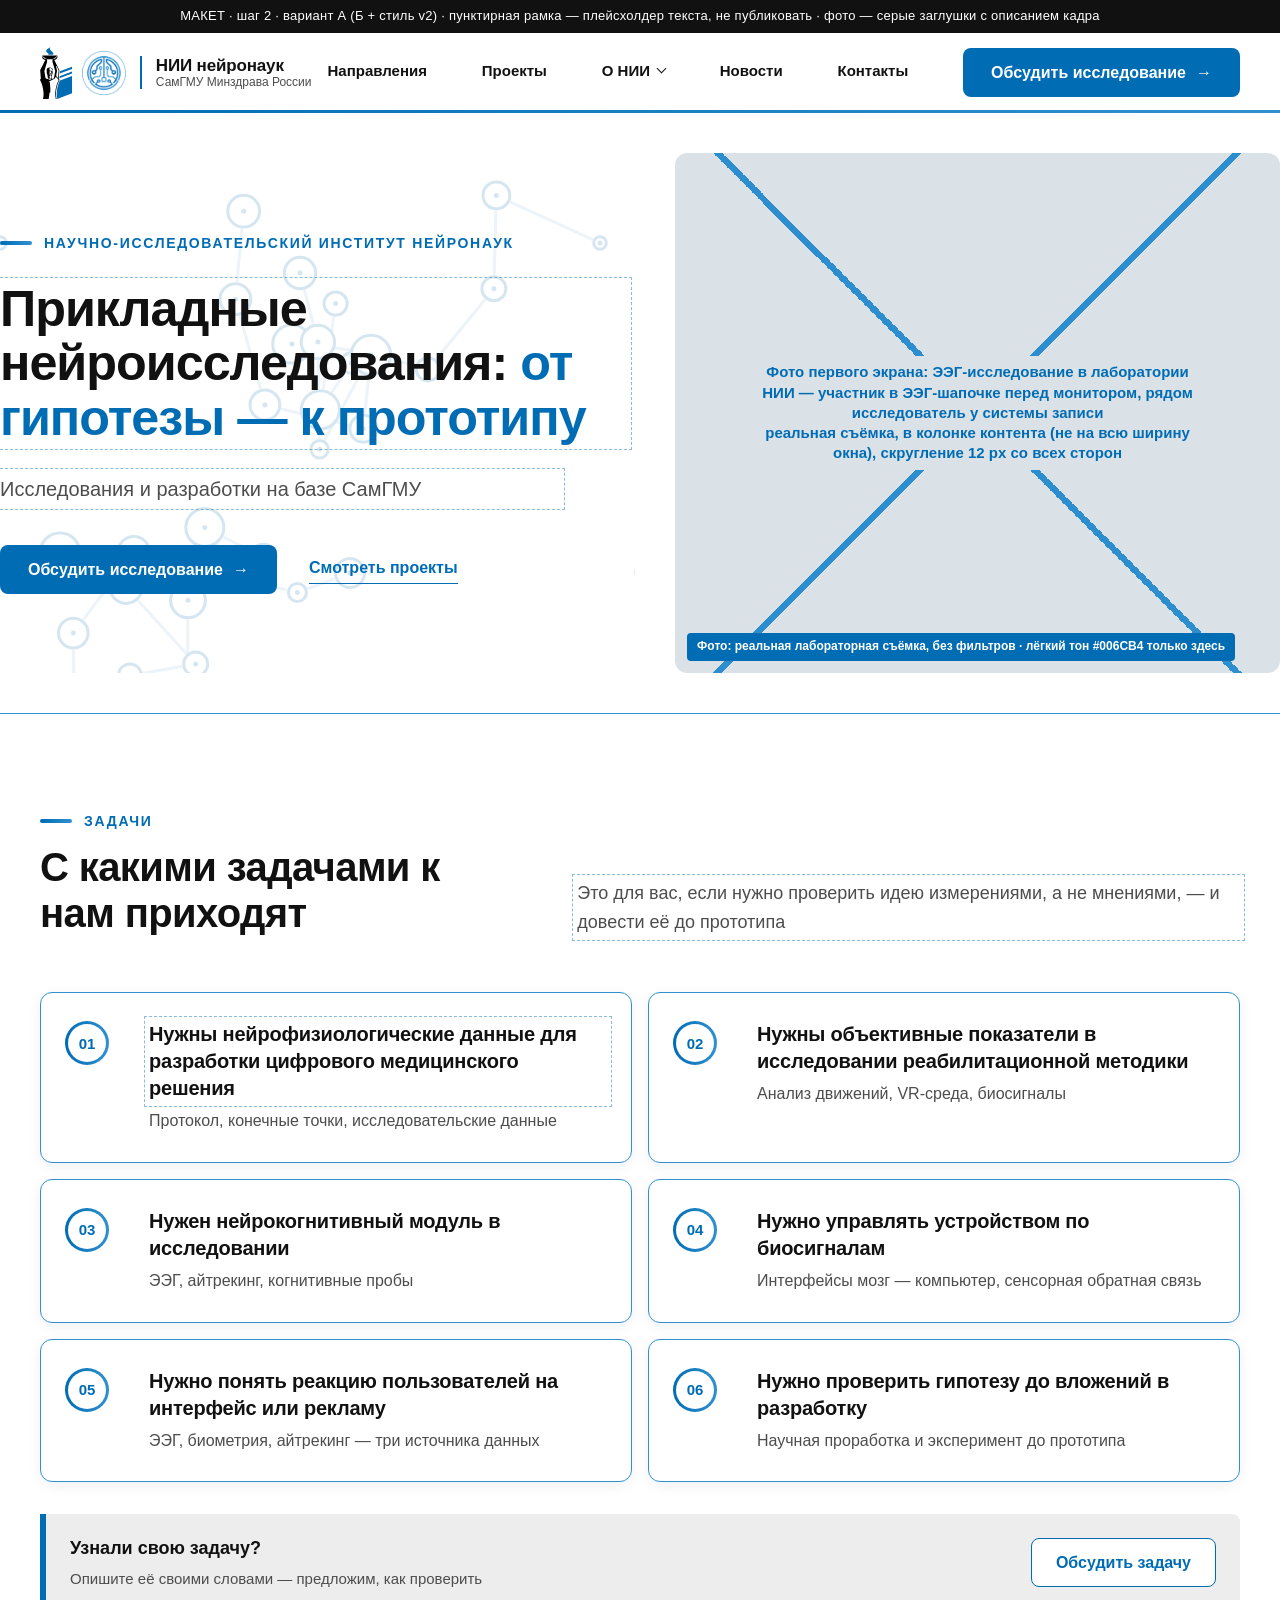
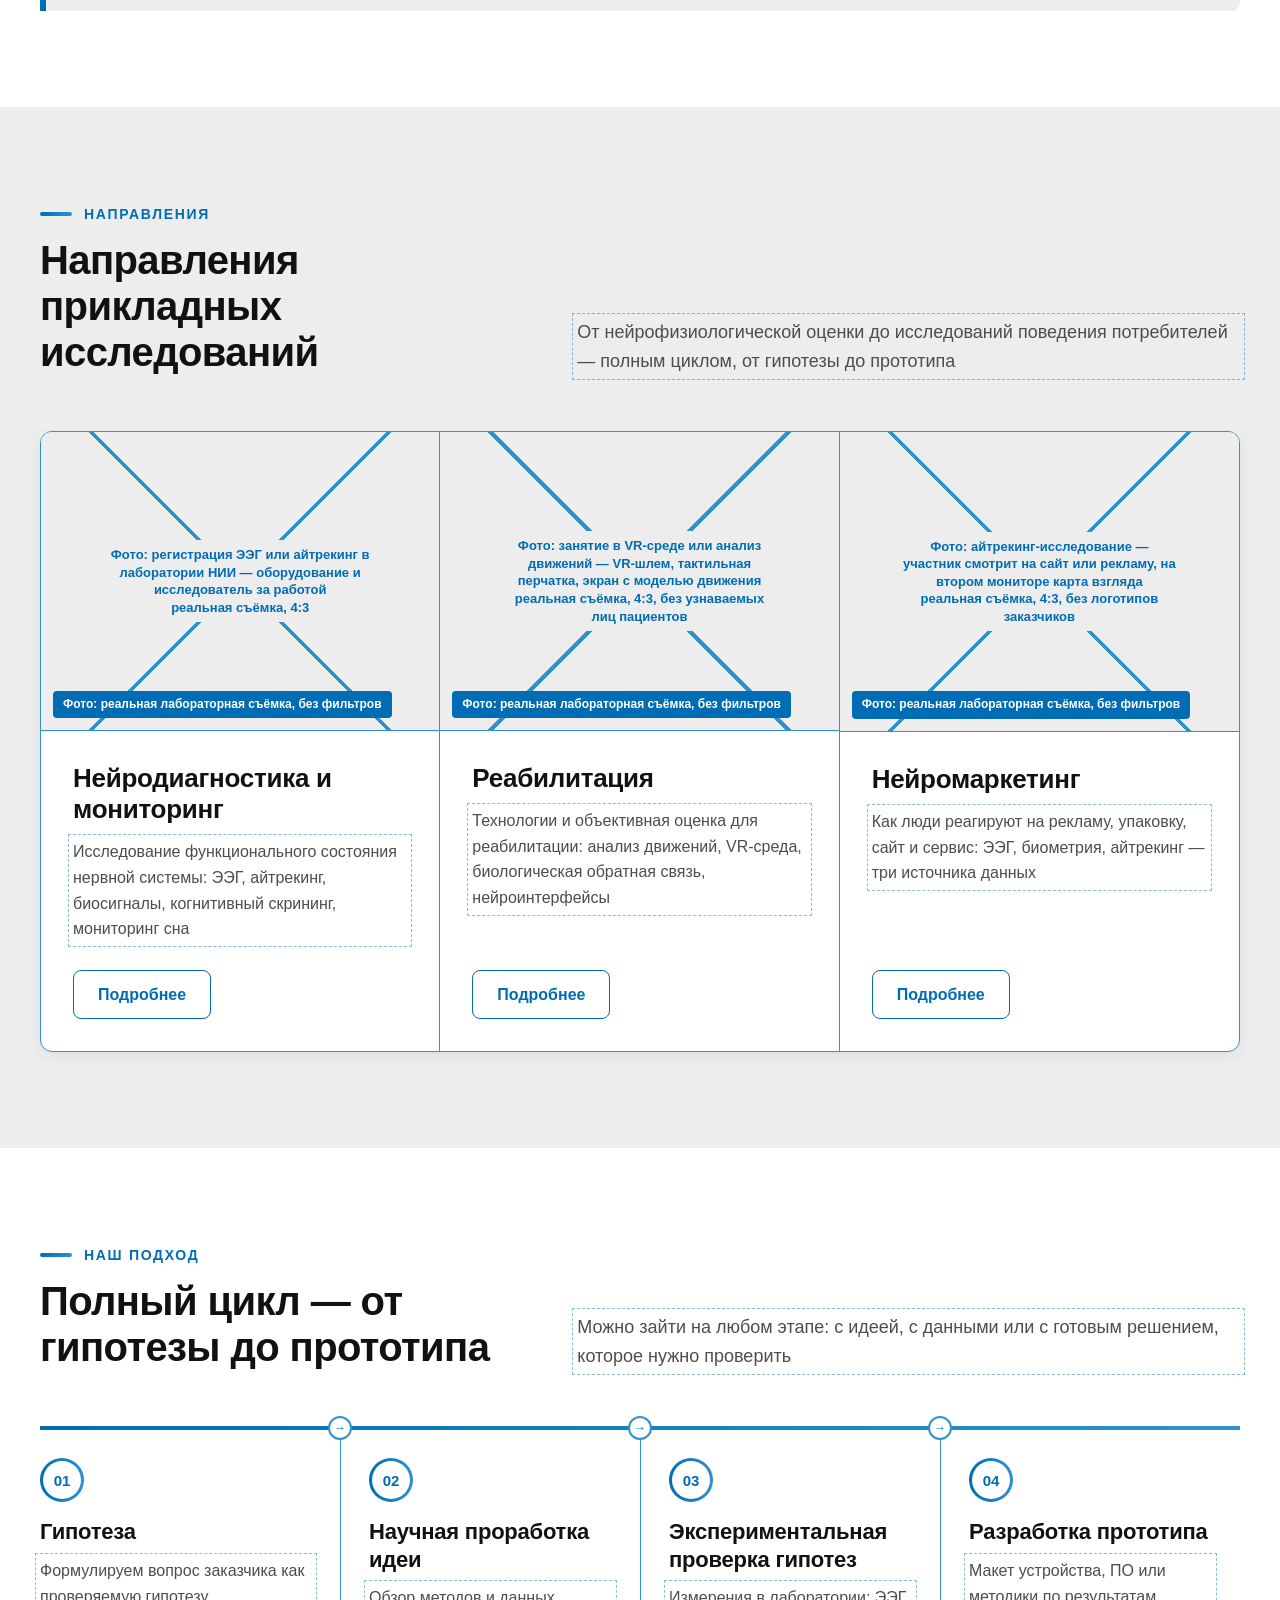
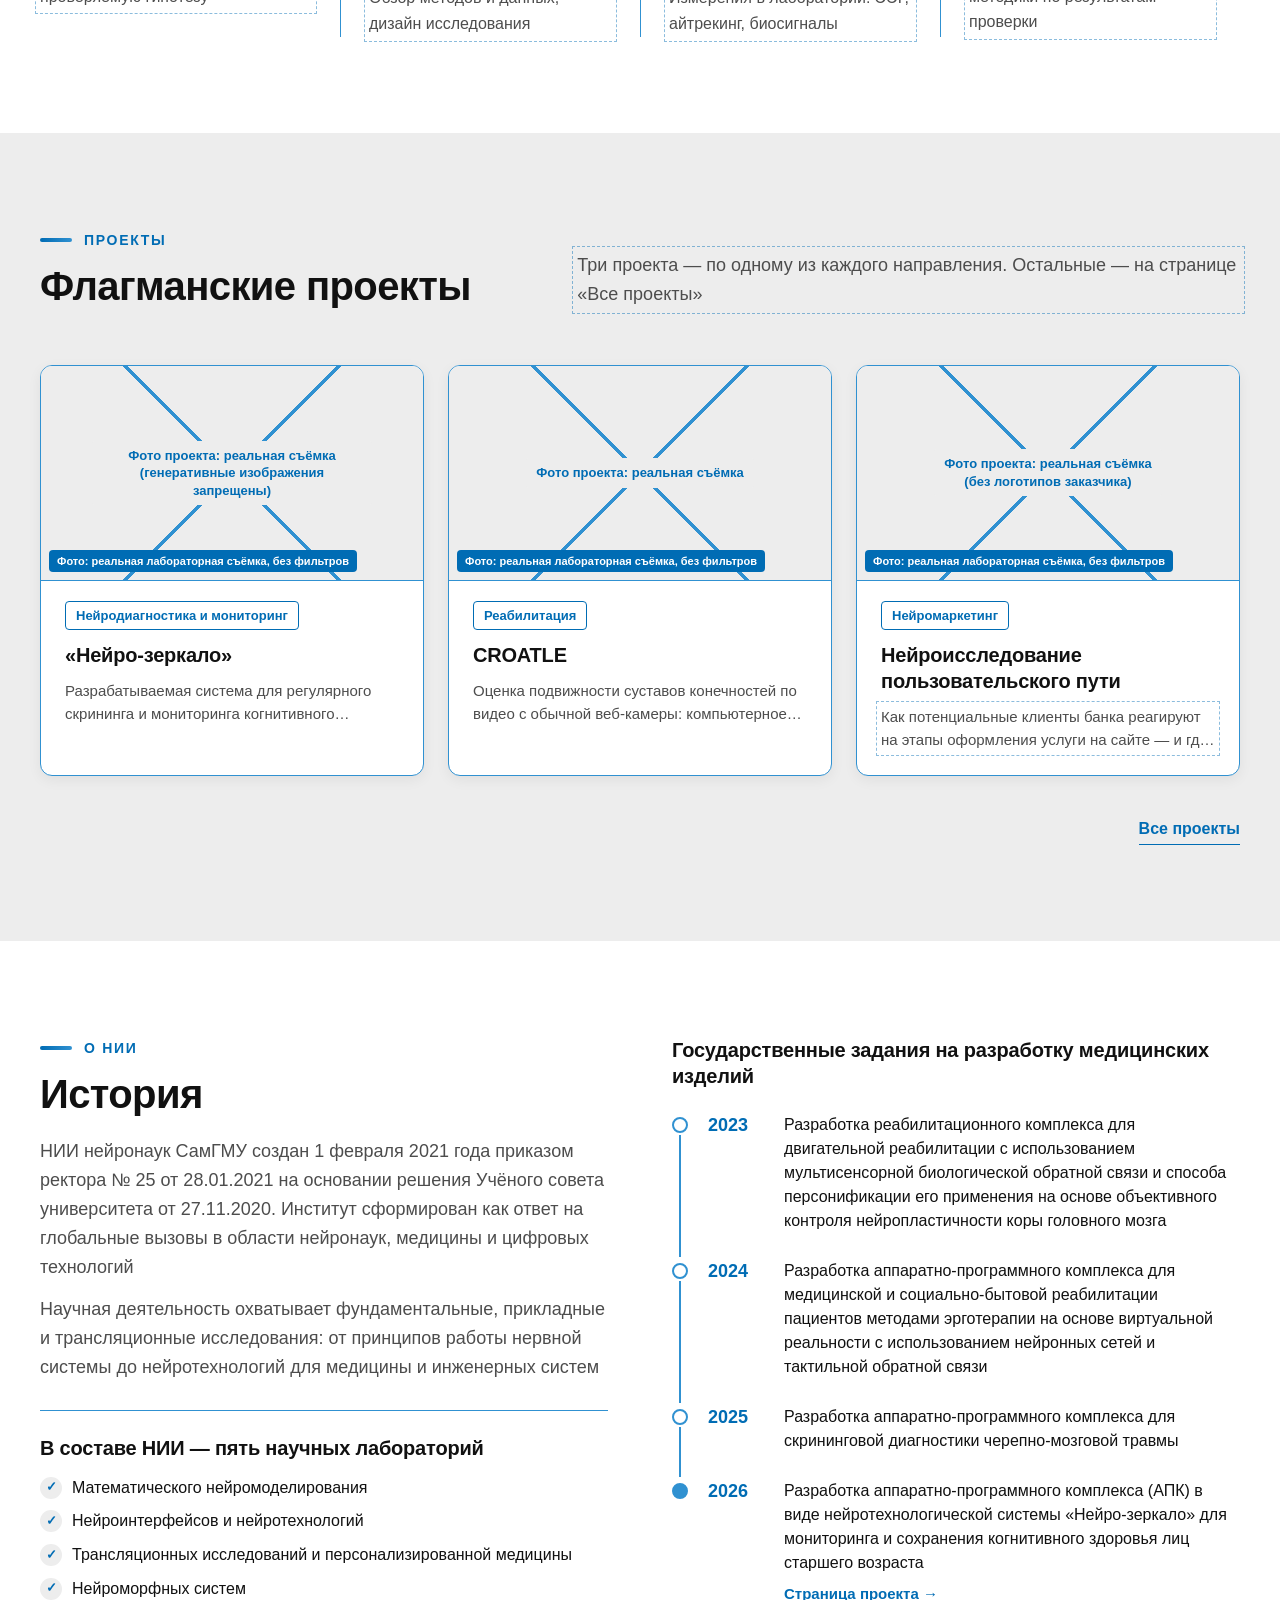
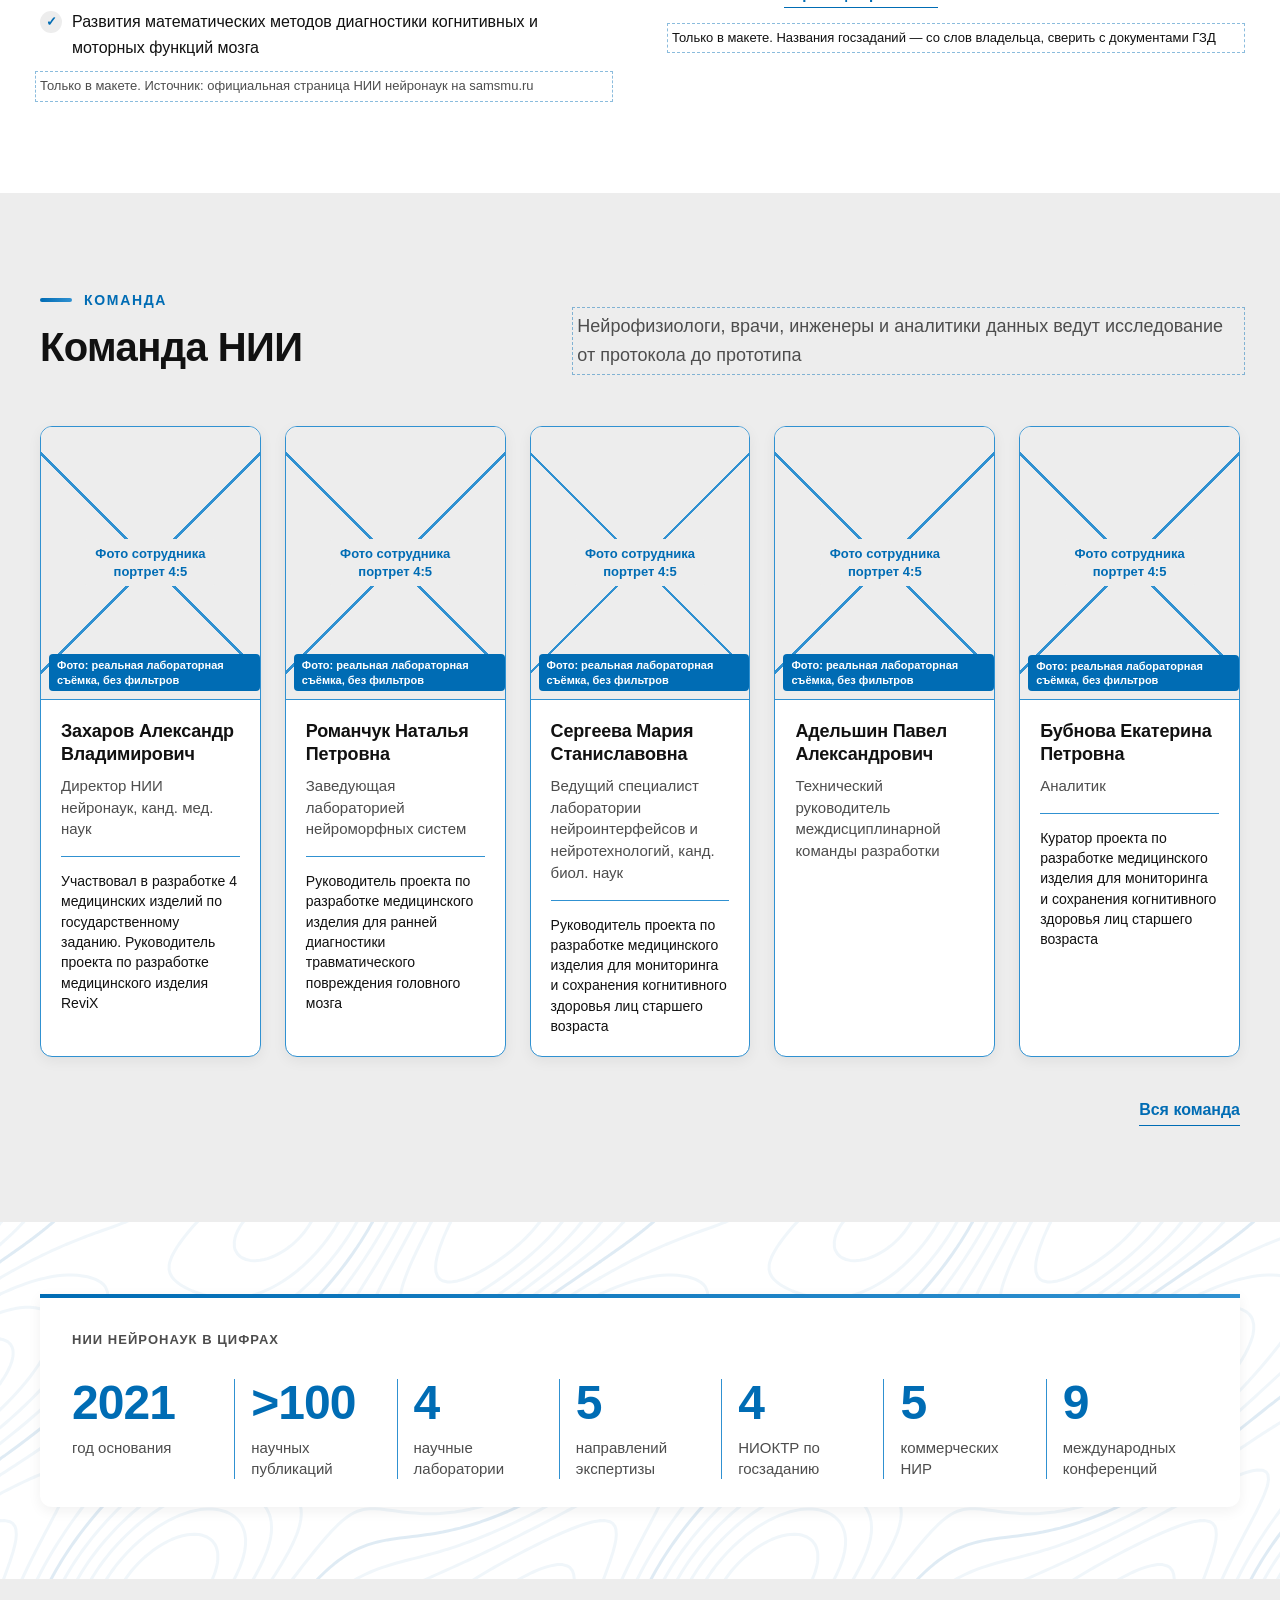
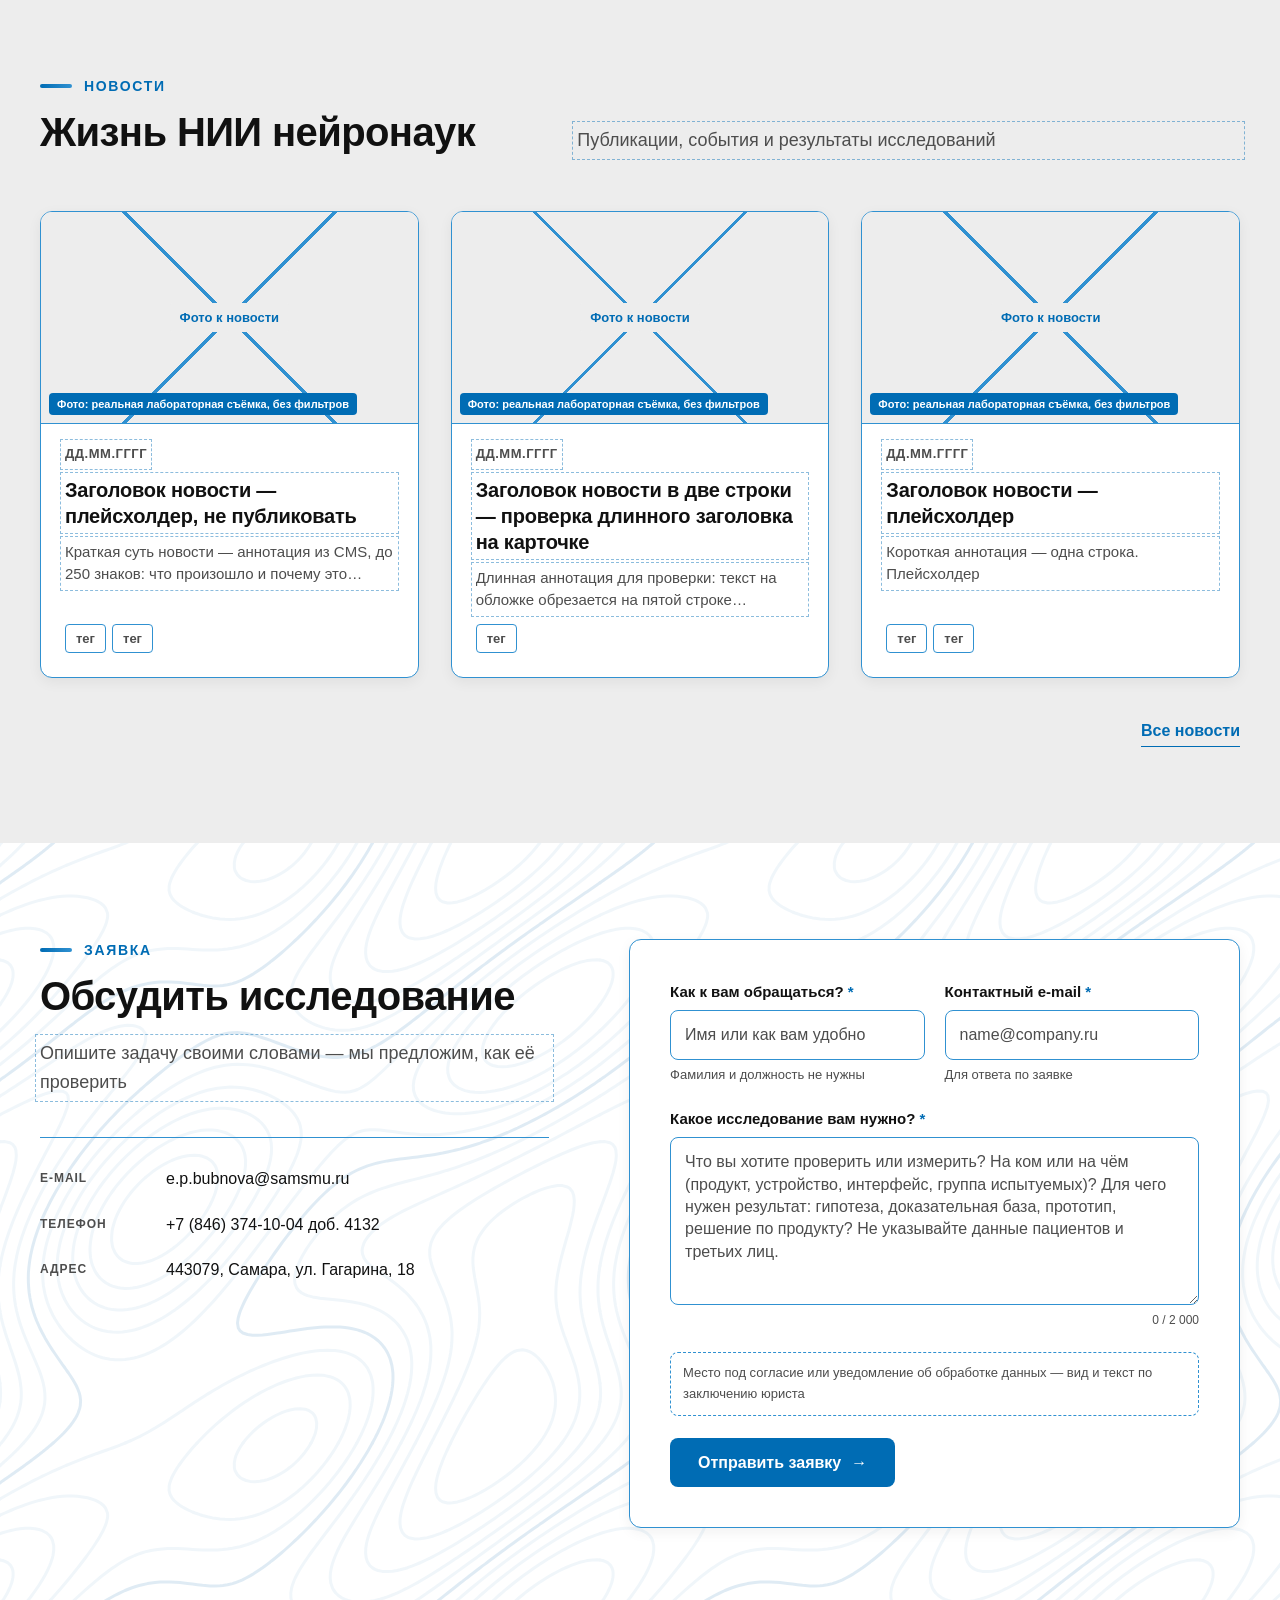
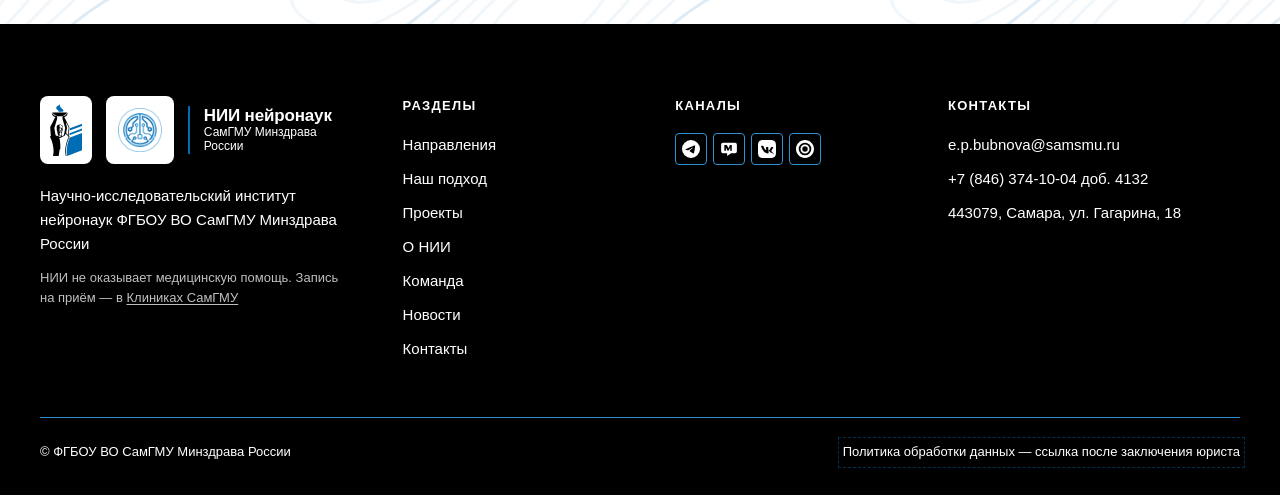
==== 01_главная.html @ fcf99a50 "Keep homepage hero photo inside the content wrap. Co-authored-by: Cursor <cursoragent@cursor.com>" ====
<!doctype html>
<html lang="ru">
<head>
<meta charset="utf-8">
<meta name="viewport" content="width=device-width, initial-scale=1">
<title>Главная — макет сайта, вариант А</title>
<link rel="stylesheet" href="b.css">
<style>
.hero { position: relative; border-bottom: 1px solid var(--line); }
/* фото внутри .wrap: рамка не выходит за центральную колонку (max 1280 px) */
.hero-in { position: relative; display: grid; grid-template-columns: 1.05fr 1fr; gap: 40px; align-items: stretch; min-height: 600px; padding: 40px 0; }
.hero-panel { padding: 48px 8px 48px 0; display: flex; flex-direction: column; justify-content: center; position: relative; isolation: isolate; min-width: 0; }
.hero-panel::before { content: ""; position: absolute; top: 0; bottom: 0; right: 100%; width: 100vw; background: #fff; }
/* паттерн 03 «Взгляд» — под текстовой колонкой, не под фото */
.hero-panel::after { content: ""; position: absolute; z-index: -1; top: 0; bottom: 0; right: 0; left: -100vw; pointer-events: none;
  background: url("patterns/03_vzglyad_B.svg") 0 0/var(--pat-size) repeat; opacity: var(--pat-opacity-hero); }
.hero-img { position: relative; min-width: 0; min-height: 0; }
.hero-img .photo-ph { height: 100%; min-height: 480px; aspect-ratio: auto; font-size: 15px; border-radius: var(--photo-radius); }
.hero-img .photo-ph::before { content: ""; position: absolute; inset: 0; background: var(--photo-hero-tint); pointer-events: none; border-radius: inherit; }
.hero-img .photo-ph::after { content: "Фото: реальная лабораторная съёмка, без фильтров · лёгкий тон #006CB4 только здесь"; }
.hero .eyebrow { margin-bottom: 28px; }
/* «нейроисследования:» — одно слово шириной ~10,9 em, кегль следует за шириной колонки */
.hero h1 { margin-bottom: 28px; font-size: clamp(28px, calc(4.4vw - 6px), 52px); }
.hero h1 em { font-style: normal; color: var(--accent); }
.lead { font-size: 20px; color: var(--muted); max-width: 28em; margin-bottom: 40px; }
.hero-cta { display: flex; align-items: center; gap: 32px; }

.tasks { display: grid; grid-template-columns: repeat(2, 1fr); gap: 16px; }
.task { display: grid; grid-template-columns: 64px 1fr; gap: 20px; align-items: start; padding: 28px 24px; background: #fff; border: 1px solid var(--line); border-radius: var(--r-lg); box-shadow: var(--sh-md); transition: background .2s, border-color .2s, box-shadow .2s, color .2s; cursor: default; }
/* номера задач и этапов цикла — кольцо с градиентом, цифра #006CB4 на белом (белый на #3091D1 не проходит AA) */
.task .n, .cyc b { display: grid; place-items: center; width: 44px; height: 44px; border-radius: 50%; border: 3px solid transparent;
  background: linear-gradient(#fff, #fff) padding-box, var(--g-brand) border-box; color: var(--accent); font: 700 15px/1 var(--font-display); letter-spacing: 0; transition: background .2s, color .2s, border-color .2s; }
.task h3 { font-size: 20px; line-height: 1.35; font-weight: 700; margin-bottom: 6px; transition: color .2s; }
.task p { font-size: 16px; color: var(--muted); transition: color .2s; }
.task:hover, .task.is-hover { background: var(--accent); border-color: var(--accent); box-shadow: var(--sh-lg); }
.task:hover h3, .task:hover p, .task.is-hover h3, .task.is-hover p { color: #fff; }
.task:hover .n, .task.is-hover .n { background: linear-gradient(var(--accent), var(--accent)) padding-box, #fff border-box; color: #fff; }

.dirs { display: grid; grid-template-columns: repeat(3, 1fr); border: 1px solid var(--line); background: #fff; border-radius: var(--r-lg); overflow: hidden; box-shadow: var(--sh-md); }
.dir { display: flex; flex-direction: column; border-right: 1px solid var(--line); }
.dir:last-child { border-right: 0; }
.dir .photo-ph { aspect-ratio: 4/3; border-bottom: 1px solid var(--line); border-radius: 0; }
.dir-body { padding: 32px; display: flex; flex-direction: column; flex: 1; }
.dir h3 { font-size: 26px; line-height: 1.2; margin-bottom: 14px; }
.dir p { font-size: 16px; color: var(--muted); margin-bottom: 28px; }
.dir .dir-more { margin-top: auto; align-self: flex-start; }
.dir:hover h3 { color: var(--accent); }
.dir:hover .dir-more { background: var(--band); }
.dir:focus-visible { outline: 3px solid var(--mark); outline-offset: -3px; }

.cyc { display: grid; grid-template-columns: repeat(4, 1fr); border-top: 4px solid transparent; border-image: var(--g-brand) 1; }
.cyc > div { padding: 28px 28px 0 0; position: relative; }
.cyc > div + div { padding-left: 28px; border-left: 1px solid var(--line); }
.cyc b { margin-bottom: 16px; }
.cyc h3 { font-size: 22px; margin-bottom: 12px; }
.cyc p { font-size: 16px; color: var(--muted); }
.cyc .arrow { position: absolute; top: -14px; right: -12px; width: 24px; height: 24px; background: #fff; border: 2px solid var(--mark); color: var(--accent); border-radius: 50%; display: grid; place-items: center; font-size: 12px; font-weight: 700; z-index: 1; }
.hist { display: grid; grid-template-columns: 1fr 1fr; gap: 64px; align-items: start; }
.hist-intro h2 { margin-bottom: 20px; }
.hist-intro p { font-size: 18px; color: var(--muted); }
.hist-intro p + p { margin-top: 14px; }
.hist-intro .hist-src { font-size: 13px; margin-top: 16px; }
.labs { margin-top: 28px; padding-top: 24px; border-top: 1px solid var(--line); }
.labs h3 { font-size: 20px; line-height: 1.3; margin-bottom: 14px; }
.labs ul { list-style: none; display: grid; grid-template-columns: 1fr; gap: 8px; font-size: 16px; }
.labs li { padding-left: 32px; position: relative; }
.labs li::before { content: "✓"; position: absolute; left: 0; top: 2px; width: 22px; height: 22px; border-radius: 50%; background: var(--band); color: var(--accent); font-size: 13px; font-weight: 700; display: grid; place-items: center; }
.gzd h3 { font-size: 20px; line-height: 1.3; margin-bottom: 24px; }
.tl { list-style: none; }
.tl li { position: relative; display: grid; grid-template-columns: 56px 1fr; gap: 0 20px; padding: 0 0 26px 36px; font-size: 16px; line-height: 1.5; }
.tl li::before { content: ""; position: absolute; left: 0; top: 4px; width: 16px; height: 16px; border: 2px solid var(--mark); border-radius: 50%; background: var(--bg); box-sizing: border-box; }
.tl li::after { content: ""; position: absolute; left: 7px; top: 22px; bottom: 2px; width: 2px; background: var(--mark); }
.tl li:last-child { padding-bottom: 0; }
.tl li:last-child::after { display: none; }
.tl li.now::before { background: var(--mark); }
.tl-y { font-family: "Montserrat", sans-serif; font-weight: 700; font-size: 18px; line-height: 1.35; color: var(--accent); }
.tl .more-l { display: inline-block; margin-top: 8px; font-size: 15px; font-weight: 700; color: var(--accent); border-bottom: 1.5px solid currentColor; padding-bottom: 1px; transition: color .2s; }
.tl .more-l:hover { color: var(--accent-hover); }
.gzd .hist-src { font-size: 13px; margin-top: 20px; }

.flag { display: grid; grid-template-columns: repeat(3, 1fr); gap: 24px; }
.staff5 { display: grid; grid-template-columns: repeat(5, 1fr); gap: 24px; }
.staff { display: flex; flex-direction: column; background: #fff; border: 1px solid var(--line); border-radius: var(--r-lg); overflow: hidden; box-shadow: var(--sh-md); transition: box-shadow .2s, border-color .2s; }
.staff:hover { box-shadow: var(--sh-lg); border-color: var(--mark); }
.staff .photo-ph { aspect-ratio: 4/5; border-bottom: 1px solid var(--line); border-radius: 0; }
.staff-b { padding: 20px; display: flex; flex-direction: column; flex: 1; }
.staff h3 { font-size: 18px; line-height: 1.3; margin-bottom: 8px; }
.staff .pos { font-size: 15px; line-height: 1.45; color: var(--muted); }
.staff .proj { font-size: 14px; line-height: 1.45; margin-top: 16px; padding-top: 14px; border-top: 1px solid var(--line); }
@media (min-width: 768px) and (max-width: 1199px) { .staff5 { grid-template-columns: repeat(3, 1fr); } }
.sec-foot { display: flex; justify-content: flex-end; margin-top: 40px; }

/* цифры и подпись — на сплошной белой панели; паттерн 06 «Изолинии» (спокойный, без ритма сетки) виден только вокруг */
section.block:has(> .wrap > .nums) { position: relative; isolation: isolate; overflow: hidden; }
section.block:has(> .wrap > .nums)::before { content: ""; position: absolute; inset: 0; z-index: -1; pointer-events: none;
  background: url("patterns/06_izolinii_B.svg") 0 0/var(--pat-size) repeat; opacity: var(--pat-opacity-zone); }
.nums { display: grid; grid-template-columns: repeat(7, 1fr); row-gap: 28px; align-items: start; border-top: 4px solid transparent; border-image: var(--g-brand) 1;
  background: #fff; padding: 32px 32px 28px; border-radius: 0 0 var(--r-lg) var(--r-lg); box-shadow: var(--sh-md); }
.nums .lbl { grid-column: 1 / -1; font-size: 13px; font-weight: 700; letter-spacing: .08em; text-transform: uppercase; color: var(--muted); }
.nums .num { padding: 0 16px; }
.nums .num + .num { border-left: 1px solid var(--line); }
.nums .num:nth-child(2) { padding-left: 0; }
.nums .num b { display: block; font-size: 48px; font-weight: 700; color: var(--accent); line-height: 1; margin-bottom: 10px; letter-spacing: -.02em; white-space: nowrap; }
.nums .num small { display: block; font-size: 15px; line-height: 1.4; color: var(--muted); }
.news { display: grid; grid-template-columns: repeat(3, 1fr); gap: 32px; }


.cform { display: grid; grid-template-columns: 1fr 1.2fr; gap: 80px; }
.cform .contacts { margin-top: 40px; display: grid; gap: 20px; border-top: 1px solid var(--line); padding-top: 28px; }
.cform .contacts div { display: grid; grid-template-columns: 110px 1fr; gap: 16px; font-size: 16px; }
.cform .contacts small { font-size: 12px; font-weight: 700; letter-spacing: .08em; text-transform: uppercase; color: var(--muted); padding-top: 3px; }
.fbox { background: #fff; border: 1px solid var(--line); border-radius: var(--r-lg); box-shadow: var(--sh-md); padding: 40px; display: grid; gap: 22px; }
/* свободная зона: паттерн 06 «Изолинии» заполняет весь блок; форма — на сплошной белой панели */
#obsudit-nir { position: relative; isolation: isolate; overflow: hidden; }
#obsudit-nir::before { content: ""; position: absolute; inset: 0; z-index: -1; pointer-events: none;
  background: url("patterns/06_izolinii_B.svg") 0 0/var(--pat-size) repeat; opacity: var(--pat-opacity-zone); }
.fbox .row2 { display: grid; grid-template-columns: 1fr 1fr; gap: 20px; }
.fbox .actions { display: flex; align-items: center; gap: 24px; }

@media (max-width: 767px) {
  .hero-in { display: flex; flex-direction: column; gap: 0; min-height: 0; padding: 0; }
  .hero-img { order: -1; }
  .hero-img .photo-ph::after { content: "Фото: реальная лабораторная съёмка, без фильтров"; }
  .hero-panel::after { -webkit-mask-image: linear-gradient(to bottom, transparent calc(100% - 44px), #000 calc(100% - 24px)); mask-image: linear-gradient(to bottom, transparent calc(100% - 44px), #000 calc(100% - 24px)); }
  .hero-img .photo-ph { aspect-ratio: 4/3; height: auto; min-height: 0; font-size: 13px; }
  .hero-panel { width: 100%; padding: 32px 0 48px; }
  .hero .eyebrow { margin-bottom: 18px; }
  .hero h1 { margin-bottom: 18px; font-size: clamp(22px, 7.1vw, 30px); }
  .lead { font-size: 17px; margin-bottom: 28px; }
  .hero-cta { flex-direction: column; align-items: stretch; gap: 18px; }
  .hero-cta .link { align-self: flex-start; }
  .tasks { grid-template-columns: 1fr; gap: 12px; }
  .task { grid-template-columns: 36px 1fr; padding: 20px 16px; }
  .task .n, .cyc b { width: 36px; height: 36px; font-size: 13px; }
  .task h3 { font-size: 17px; }
  .task p { font-size: 15px; }
  .dirs { grid-template-columns: 1fr; border: 0; background: transparent; gap: 20px; }
  .dir { border: 1px solid var(--line); background: #fff; }
  .dir:last-child { border-right: 1px solid var(--line); }
  .dir-body { padding: 22px; }
  .dir h3 { font-size: 22px; }
  .cyc { grid-template-columns: 1fr; border-top: 0; border-image: none; border-left: 4px solid var(--mark); }
  .cyc > div, .cyc > div + div { padding: 0 0 28px 24px; border-left: 0; }
  .cyc .arrow { display: none; }
  .cyc b { margin-bottom: 6px; }
  .cyc h3 { font-size: 19px; margin-bottom: 6px; }
  .cyc p { font-size: 15px; }
  .hist { grid-template-columns: 1fr; gap: 40px; }
  .gzd h3 { font-size: 17px; margin-bottom: 18px; }
  .tl li { grid-template-columns: 1fr; gap: 2px; padding-left: 30px; padding-bottom: 22px; }
  .hist-intro p { font-size: 16px; }
  .labs { margin-top: 20px; padding-top: 18px; }
  .labs h3 { font-size: 17px; margin-bottom: 10px; }
  .labs ul { grid-template-columns: 1fr; gap: 8px; font-size: 16px; }
  .flag { grid-template-columns: 1fr; gap: 16px; }
  .staff5 { grid-template-columns: 1fr; gap: 16px; }
  .staff { display: grid; grid-template-columns: 112px 1fr; }
  .staff .photo-ph { border-bottom: 0; border-right: 1px solid var(--line); padding: 8px; font-size: 11px; }
  .staff-b { padding: 16px; }
  .staff h3 { font-size: 16px; margin-bottom: 4px; }
  .staff .pos { font-size: 14px; }
  .staff .proj { font-size: 13px; margin-top: 10px; padding-top: 10px; }
  .sec-foot { justify-content: flex-start; margin-top: 28px; }
  .nums { grid-template-columns: 1fr 1fr; row-gap: 24px; padding: 24px 20px 20px; }
  .nums .num, .nums .num:nth-child(2) { padding: 0 12px; }
  .nums .num:nth-child(even) { padding-left: 0; border-left: 0; }
  .nums .num b { font-size: 34px; }
  .nums .num small { font-size: 13px; }
  .news { grid-template-columns: 1fr; gap: 28px; }
  .cform { grid-template-columns: 1fr; gap: 32px; }
  .cform .contacts { margin-top: 24px; }
  .cform .contacts div { grid-template-columns: 1fr; gap: 2px; }
  .fbox { padding: 20px; gap: 18px; }
  .fbox .row2 { grid-template-columns: 1fr; }
  .fbox .actions { flex-direction: column; align-items: stretch; }
}

@media (min-width: 768px) and (max-width: 1023px) {
  .hero-in { gap: 28px; padding: 32px 0; min-height: 520px; }
  .hero-panel { padding: 24px 0; }
  .hero-img .photo-ph { min-height: 360px; font-size: 13px; }
  .task { grid-template-columns: 48px 1fr; gap: 16px; padding: 24px 20px; }
  .task h3 { font-size: 18px; }
  .dirs { grid-template-columns: 1fr; }
  .dir { display: grid; grid-template-columns: 2fr 3fr; border-right: 0; border-bottom: 1px solid var(--line); }
  .dir:last-child { border-bottom: 0; }
  .dir .photo-ph { aspect-ratio: auto; height: 100%; min-height: 220px; border-bottom: 0; border-right: 1px solid var(--line); }
  .dir-body { padding: 28px; }
  .dir h3 { font-size: 24px; }
  .cyc { grid-template-columns: repeat(2, 1fr); row-gap: 32px; }
  .cyc > div:nth-child(odd) { padding-left: 0; border-left: 0; }
  .cyc > div:nth-child(n+3) { border-top: 1px solid var(--line); }
  .cyc > div:nth-child(2n) .arrow { display: none; }
  .nums { grid-template-columns: repeat(4, 1fr); }
  .nums .num:nth-child(6) { padding-left: 0; border-left: 0; }
  .nums .num b { font-size: 40px; }
}
</style>
</head>
<body>
<a class="skip" href="#main">Перейти к содержанию</a>
<div class="mock">МАКЕТ · шаг 2 · вариант А (Б + стиль v2) · пунктирная рамка — плейсхолдер текста, не публиковать · фото — серые заглушки с описанием кадра</div>

<header>
  <div class="wrap hd">
    <a class="logo" href="#"><img class="logo-samsmu" src="img/samgmu.svg" alt="СамГМУ" width="32" height="52"><img class="logo-nii" src="img/nii-neuro.png" alt="НИИ нейронаук" width="44" height="44"><span class="logo-name">НИИ нейронаук<small>СамГМУ Минздрава России</small></span></a>
    <nav id="menu" aria-label="Главное меню"><a href="#napravleniya">Направления</a><a href="#proekty">Проекты</a><div class="has-sub"><a href="#o-nii" class="sub-t">О НИИ</a><div class="nav-sub" aria-label="О НИИ"><a href="#o-centre">Наш подход</a><a href="#o-nii">История НИИ</a><a href="#komanda">Команда</a></div></div><a href="#novosti">Новости</a><a href="#kontakty">Контакты</a><a class="btn nav-cta" href="#obsudit-nir">Обсудить исследование</a></nav>
    <div class="hd-right">
      <div class="chs"><span class="chi chi-tg" title="Telegram" aria-label="Telegram"></span><span class="chi chi-max" title="MAX" aria-label="MAX"></span><a class="chi chi-vk" href="https://vk.com/nsri_samsmu" target="_blank" rel="noopener" title="VK" aria-label="VK"></a><span class="chi chi-dz" title="Дзен" aria-label="Дзен"></span></div>
      <a class="btn btn-hd" href="#obsudit-nir">Обсудить</a>
      <button class="burger" type="button" aria-label="Открыть меню" aria-controls="menu" aria-expanded="false"><i></i></button>
    </div>
  </div>
</header>

<main id="main">
  <section class="hero">
    <div class="wrap hero-in">
      <div class="hero-panel">
        <div class="eyebrow">Научно-исследовательский институт нейронаук</div>
        <h1 class="ph">Прикладные нейроисследования: <em>от гипотезы — к&nbsp;прототипу</em></h1>
        <p class="lead ph">Исследования и разработки на базе СамГМУ</p>
        <div class="hero-cta"><a class="btn" href="#obsudit-nir">Обсудить исследование</a><a class="link" href="#proekty">Смотреть проекты</a></div>
      </div>
      <div class="hero-img"><div class="photo-ph"><span>Фото первого экрана: ЭЭГ-исследование в лаборатории НИИ — участник в ЭЭГ-шапочке перед монитором, рядом исследователь у системы записи<br>реальная съёмка, в колонке контента (не на всю ширину окна), скругление 12 px со всех сторон</span></div></div>
    </div>
  </section>

  <section class="block">
    <div class="wrap">
      <div class="sec-head"><div><div class="sec-num">Задачи</div><h2>С какими задачами к нам приходят</h2></div><p class="sub ph">Это для вас, если нужно проверить идею измерениями, а не мнениями, — и довести её до прототипа</p></div>
      <div class="tasks">
        <div class="task"><span class="n">01</span><div><h3 class="ph">Нужны нейрофизиологические данные для разработки цифрового медицинского решения</h3><p>Протокол, конечные точки, исследовательские данные</p></div></div>
        <div class="task"><span class="n">02</span><div><h3>Нужны объективные показатели в исследовании реабилитационной методики</h3><p>Анализ движений, VR-среда, биосигналы</p></div></div>
        <div class="task"><span class="n">03</span><div><h3>Нужен нейрокогнитивный модуль в исследовании</h3><p>ЭЭГ, айтрекинг, когнитивные пробы</p></div></div>
        <div class="task"><span class="n">04</span><div><h3>Нужно управлять устройством по биосигналам</h3><p>Интерфейсы мозг — компьютер, сенсорная обратная связь</p></div></div>
        <div class="task"><span class="n">05</span><div><h3>Нужно понять реакцию пользователей на интерфейс или рекламу</h3><p>ЭЭГ, биометрия, айтрекинг — три источника данных</p></div></div>
        <div class="task"><span class="n">06</span><div><h3>Нужно проверить гипотезу до вложений в разработку</h3><p>Научная проработка и эксперимент до прототипа</p></div></div>
      </div>
      <div class="tasks-cta"><p>Узнали свою задачу? <span>Опишите её своими словами — предложим, как проверить</span></p><a class="btn-sec" href="#obsudit-nir">Обсудить задачу</a></div>
    </div>
  </section>

  <section class="block band" id="napravleniya">
    <div class="wrap">
      <div class="sec-head"><div><div class="sec-num">Направления</div><h2>Направления прикладных исследований</h2></div><p class="sub ph">От нейрофизиологической оценки до исследований поведения потребителей — полным циклом, от гипотезы до прототипа</p></div>
      <div class="dirs">
        <a class="dir" href="07_направление_нейродиагностика.html"><div class="photo-ph"><span>Фото: регистрация ЭЭГ или айтрекинг в лаборатории НИИ — оборудование и исследователь за работой<br>реальная съёмка, 4:3</span></div><div class="dir-body"><h3>Нейродиагностика и мониторинг</h3><p class="ph">Исследование функционального состояния нервной системы: ЭЭГ, айтрекинг, биосигналы, когнитивный скрининг, мониторинг сна</p>
          <span class="btn-sec dir-more">Подробнее</span></div></a>
        <a class="dir" href="08_направление_реабилитация.html"><div class="photo-ph"><span>Фото: занятие в VR-среде или анализ движений — VR-шлем, тактильная перчатка, экран с моделью движения<br>реальная съёмка, 4:3, без узнаваемых лиц пациентов</span></div><div class="dir-body"><h3>Реабилитация</h3><p class="ph">Технологии и объективная оценка для реабилитации: анализ движений, VR-среда, биологическая обратная связь, нейроинтерфейсы</p>
          <span class="btn-sec dir-more">Подробнее</span></div></a>
        <a class="dir" href="09_направление_нейромаркетинг.html"><div class="photo-ph"><span>Фото: айтрекинг-исследование — участник смотрит на сайт или рекламу, на втором мониторе карта взгляда<br>реальная съёмка, 4:3, без логотипов заказчиков</span></div><div class="dir-body"><h3>Нейромаркетинг</h3><p class="ph">Как люди реагируют на рекламу, упаковку, сайт и сервис: ЭЭГ, биометрия, айтрекинг — три источника данных</p>
          <span class="btn-sec dir-more">Подробнее</span></div></a>
      </div>
    </div>
  </section>

  <section class="block" id="o-centre">
    <div class="wrap">
      <div class="sec-head"><div><div class="sec-num">Наш подход</div><h2>Полный цикл — от гипотезы до прототипа</h2></div><p class="sub ph">Можно зайти на любом этапе: с идеей, с данными или с готовым решением, которое нужно проверить</p></div>
      <div class="cyc">
        <div><span class="arrow">→</span><b>01</b><h3>Гипотеза</h3><p class="ph">Формулируем вопрос заказчика как проверяемую гипотезу</p></div>
        <div><span class="arrow">→</span><b>02</b><h3>Научная проработка идеи</h3><p class="ph">Обзор методов и данных, дизайн исследования</p></div>
        <div><span class="arrow">→</span><b>03</b><h3>Экспериментальная проверка гипотез</h3><p class="ph">Измерения в лаборатории: ЭЭГ, айтрекинг, биосигналы</p></div>
        <div><b>04</b><h3>Разработка прототипа</h3><p class="ph">Макет устройства, ПО или методики по результатам проверки</p></div>
      </div>
    </div>
  </section>

  <section class="block band" id="proekty">
    <div class="wrap">
      <div class="sec-head"><div><div class="sec-num">Проекты</div><h2>Флагманские проекты</h2></div><p class="sub ph">Три проекта — по одному из каждого направления. Остальные — на странице «Все проекты»</p></div>
      <div class="flag">
        <a class="pcard" href="13_проект_Нейро-зеркало.html"><div class="pc-media"><div class="photo-ph"><span>Фото проекта: реальная съёмка<br>(генеративные изображения запрещены)</span></div><div class="nc-sum"><p>Разрабатываемая система для регулярного скрининга и мониторинга когнитивного состояния людей 60 лет и старше и подбора когнитивных тренировок. Диагноз не ставит: результаты интерпретирует специалист</p><span class="more-b">Подробнее</span></div></div><div class="pcard-b">
          <span class="tag dir">Нейродиагностика и мониторинг</span>
          <h3>«Нейро-зеркало»</h3><p class="nc-lead">Разрабатываемая система для регулярного скрининга и мониторинга когнитивного состояния людей 60 лет и старше и подбора когнитивных тренировок. Диагноз не ставит: результаты интерпретирует специалист</p></div></a>
        <a class="pcard" href="14_проект_CROATLE.html"><div class="pc-media"><div class="photo-ph"><span>Фото проекта: реальная съёмка</span></div><div class="nc-sum"><p>Оценка подвижности суставов конечностей по видео с обычной веб-камеры: компьютерное зрение измеряет углы и амплитуду движений при стандартизированных упражнениях и показывает динамику восстановления. Исследовательский прототип</p><span class="more-b">Подробнее</span></div></div><div class="pcard-b">
          <span class="tag dir">Реабилитация</span>
          <h3>CROATLE</h3><p class="nc-lead">Оценка подвижности суставов конечностей по видео с обычной веб-камеры: компьютерное зрение измеряет углы и амплитуду движений при стандартизированных упражнениях и показывает динамику восстановления. Исследовательский прототип</p></div></a>
        <a class="pcard" href="02_проект.html"><div class="pc-media"><div class="photo-ph"><span>Фото проекта: реальная съёмка<br>(без логотипов заказчика)</span></div><div class="nc-sum"><p class="ph">Как потенциальные клиенты банка реагируют на этапы оформления услуги на сайте — и где путь можно упростить. Айтрекинг, ЭЭГ, биометрия, интервью</p><span class="more-b">Подробнее</span></div></div><div class="pcard-b">
          <span class="tag dir">Нейромаркетинг</span>
          <h3>Нейроисследование пользовательского пути</h3><p class="nc-lead ph">Как потенциальные клиенты банка реагируют на этапы оформления услуги на сайте — и где путь можно упростить</p></div></a>
      </div>
      <div class="sec-foot"><a class="link" href="06_проекты.html">Все проекты</a></div>
    </div>
  </section>

  <section class="block" id="o-nii">
    <div class="wrap">
      <div class="hist">
        <div class="hist-intro">
          <div class="sec-num">О НИИ</div>
          <h2>История</h2>
          <p>НИИ нейронаук СамГМУ создан 1 февраля 2021 года приказом ректора № 25 от 28.01.2021 на основании решения Учёного совета университета от 27.11.2020. Институт сформирован как ответ на глобальные вызовы в области нейронаук, медицины и цифровых технологий</p>
          <p>Научная деятельность охватывает фундаментальные, прикладные и трансляционные исследования: от принципов работы нервной системы до нейротехнологий для медицины и инженерных систем</p>
          <div class="labs">
            <h3>В составе НИИ — пять научных лабораторий</h3>
            <ul>
              <li>Математического нейромоделирования</li>
              <li>Нейроинтерфейсов и нейротехнологий</li>
              <li>Трансляционных исследований и персонализированной медицины</li>
              <li>Нейроморфных систем</li>
              <li>Развития математических методов диагностики когнитивных и моторных функций мозга</li>
            </ul>
          </div>
          <p class="hist-src ph">Только в макете. Источник: официальная страница НИИ нейронаук на samsmu.ru</p>
        </div>
        <div class="gzd">
          <h3>Государственные задания на разработку медицинских изделий</h3>
          <ol class="tl">
            <li><span class="tl-y">2023</span><p>Разработка реабилитационного комплекса для двигательной реабилитации с использованием мультисенсорной биологической обратной связи и способа персонификации его применения на основе объективного контроля нейропластичности коры головного мозга</p></li>
            <li><span class="tl-y">2024</span><p>Разработка аппаратно-программного комплекса для медицинской и социально-бытовой реабилитации пациентов методами эрготерапии на основе виртуальной реальности с использованием нейронных сетей и тактильной обратной связи</p></li>
            <li><span class="tl-y">2025</span><p>Разработка аппаратно-программного комплекса для скрининговой диагностики черепно-мозговой травмы</p></li>
            <li class="now"><span class="tl-y">2026</span><div><p>Разработка аппаратно-программного комплекса (АПК) в виде нейротехнологической системы <span style="white-space:nowrap">«Нейро-зеркало»</span> для мониторинга и сохранения когнитивного здоровья лиц старшего возраста</p><a class="more-l" href="13_проект_Нейро-зеркало.html">Страница проекта →</a></div></li>
          </ol>
          <p class="hist-src ph">Только в макете. Названия госзаданий — со слов владельца, сверить с документами ГЗД</p>
        </div>
      </div>
    </div>
  </section>

  <section class="block band" id="komanda">
    <div class="wrap">
      <div class="sec-head"><div><div class="sec-num">Команда</div><h2>Команда НИИ</h2></div><p class="sub ph">Нейрофизиологи, врачи, инженеры и аналитики данных ведут исследование от протокола до прототипа</p></div>
      <div class="staff5">
        <article class="staff"><div class="photo-ph"><span>Фото сотрудника<br>портрет 4:5</span></div><div class="staff-b">
          <h3>Захаров Александр Владимирович</h3>
          <p class="pos">Директор НИИ нейронаук, канд. мед. наук</p>
          <p class="proj">Участвовал в разработке 4 медицинских изделий по государственному заданию. Руководитель проекта по разработке медицинского изделия ReviX</p></div></article>
        <article class="staff"><div class="photo-ph"><span>Фото сотрудника<br>портрет 4:5</span></div><div class="staff-b">
          <h3>Романчук Наталья Петровна</h3>
          <p class="pos">Заведующая лабораторией нейроморфных систем</p>
          <p class="proj">Руководитель проекта по разработке медицинского изделия для ранней диагностики травматического повреждения головного мозга</p></div></article>
        <article class="staff"><div class="photo-ph"><span>Фото сотрудника<br>портрет 4:5</span></div><div class="staff-b">
          <h3>Сергеева Мария Станиславовна</h3>
          <p class="pos">Ведущий специалист лаборатории нейроинтерфейсов и нейротехнологий, канд. биол. наук</p>
          <p class="proj">Руководитель проекта по разработке медицинского изделия для мониторинга и сохранения когнитивного здоровья лиц старшего возраста</p></div></article>
        <article class="staff"><div class="photo-ph"><span>Фото сотрудника<br>портрет 4:5</span></div><div class="staff-b">
          <h3>Адельшин Павел Александрович</h3>
          <p class="pos">Технический руководитель междисциплинарной команды разработки</p></div></article>
        <article class="staff"><div class="photo-ph"><span>Фото сотрудника<br>портрет 4:5</span></div><div class="staff-b">
          <h3>Бубнова Екатерина Петровна</h3>
          <p class="pos">Аналитик</p>
          <p class="proj">Куратор проекта по разработке медицинского изделия для мониторинга и сохранения когнитивного здоровья лиц старшего возраста</p></div></article>
      </div>
      <div class="sec-foot"><a class="link" href="11_команда.html">Вся команда</a></div>
    </div>
  </section>

  <section class="block" style="padding-top:72px;padding-bottom:72px">
    <div class="wrap">
      <div class="nums">
        <div class="lbl">НИИ нейронаук в цифрах</div>
        <div class="num"><b>2021</b><small>год основания</small></div>
        <div class="num"><b>&gt;100</b><small>научных публикаций</small></div>
        <div class="num"><b>4</b><small>научные лаборатории</small></div>
        <div class="num"><b>5</b><small>направлений экспертизы</small></div>
        <div class="num"><b>4</b><small>НИОКТР по госзаданию</small></div>
        <div class="num"><b>5</b><small>коммерческих НИР</small></div>
        <div class="num"><b>9</b><small>международных конференций</small></div>
      </div>
    </div>
  </section>

  <section class="block band" id="novosti">
    <div class="wrap">
      <div class="sec-head"><div><div class="sec-num">Новости</div><h2>Жизнь НИИ нейронаук</h2></div><p class="sub ph">Публикации, события и результаты исследований</p></div>
      <div class="news">
        <a class="ncard" href="05_новость.html"><div class="nc-media"><div class="photo-ph"><span>Фото к новости</span></div><div class="nc-sum"><p class="ph">Краткая суть новости — аннотация из CMS, до 250 знаков: что произошло и почему это важно. Плейсхолдер, не публиковать</p><span class="more-b">Читать</span></div></div><div class="ncard-b"><time class="ph">ДД.ММ.ГГГГ</time><h3 class="ph">Заголовок новости — плейсхолдер, не публиковать</h3><p class="nc-lead ph">Краткая суть новости — аннотация из CMS, до 250 знаков: что произошло и почему это важно. Плейсхолдер, не публиковать</p><div class="tags"><span class="tag">тег</span><span class="tag">тег</span></div></div></a>
        <a class="ncard" href="05_новость.html"><div class="nc-media"><div class="photo-ph"><span>Фото к новости</span></div><div class="nc-sum"><p class="ph">Длинная аннотация для проверки: текст на обложке обрезается на пятой строке многоточием, чтобы панель не вылезала за кадр 16:9, даже если редактор заполнил поле на максимум в двести пятьдесят знаков. Плейсхолдер</p><span class="more-b">Читать</span></div></div><div class="ncard-b"><time class="ph">ДД.ММ.ГГГГ</time><h3 class="ph">Заголовок новости в две строки — проверка длинного заголовка на карточке</h3><p class="nc-lead ph">Длинная аннотация для проверки: текст на обложке обрезается на пятой строке многоточием, чтобы панель не вылезала за кадр 16:9, даже если редактор заполнил поле на максимум в двести пятьдесят знаков. Плейсхолдер</p><div class="tags"><span class="tag">тег</span></div></div></a>
        <a class="ncard" href="05_новость.html"><div class="nc-media"><div class="photo-ph"><span>Фото к новости</span></div><div class="nc-sum"><p class="ph">Короткая аннотация — одна строка. Плейсхолдер</p><span class="more-b">Читать</span></div></div><div class="ncard-b"><time class="ph">ДД.ММ.ГГГГ</time><h3 class="ph">Заголовок новости — плейсхолдер</h3><p class="nc-lead ph">Короткая аннотация — одна строка. Плейсхолдер</p><div class="tags"><span class="tag">тег</span><span class="tag">тег</span></div></div></a>
      </div>
      <div class="sec-foot"><a class="link" href="10_новости.html">Все новости</a></div>
    </div>
  </section>

  <section class="block" id="obsudit-nir" aria-labelledby="obsudit-nir-h">
    <div class="wrap cform">
      <div>
        <div class="sec-num">Заявка</div>
        <h2 id="obsudit-nir-h" tabindex="-1">Обсудить исследование</h2>
        <p class="sub ph" style="margin-top:20px">Опишите задачу своими словами — мы предложим, как её проверить</p>
        <div class="contacts">
          <div><small>E-mail</small><span>e.p.bubnova@samsmu.ru</span></div>
          <div><small>Телефон</small><span>+7 (846) 374-10-04 доб. 4132</span></div>
          <div><small>Адрес</small><span>443079, Самара, ул. Гагарина, 18</span></div>
        </div>
      </div>
      <div class="fbox-w">
      <form class="fbox" id="hf" novalidate>
        <div class="row2">
          <div class="field"><label for="hf-name">Как к вам обращаться? <span class="req">*</span></label><input class="inp" id="hf-name" placeholder="Имя или как вам удобно" autocomplete="name"><span class="err" hidden>Напишите, как к вам обращаться</span><span class="hint">Фамилия и должность не нужны</span></div>
          <div class="field"><label for="hf-mail">Контактный e-mail <span class="req">*</span></label><input class="inp" id="hf-mail" type="email" placeholder="name@company.ru" autocomplete="email"><span class="err" hidden>Укажите e-mail в формате name@company.ru</span><span class="hint">Для ответа по заявке</span></div>
        </div>
        <div class="field"><label for="hf-text">Какое исследование вам нужно? <span class="req">*</span></label>
          <textarea class="inp" id="hf-text" maxlength="2000" placeholder="Что вы хотите проверить или измерить? На ком или на чём (продукт, устройство, интерфейс, группа испытуемых)? Для чего нужен результат: гипотеза, доказательная база, прототип, решение по продукту? Не указывайте данные пациентов и третьих лиц."></textarea>
          <span class="err" hidden>Опишите задачу хотя бы в двух словах</span><span class="counter">0 / 2 000</span></div>
        <div class="consent">Место под согласие или уведомление об обработке данных — вид и текст по заключению юриста</div>
        <input type="hidden" name="source" value="Главная">
        <div class="actions"><button class="btn" type="submit">Отправить заявку</button></div>
      </form>
      <div class="fbox mf-ok" id="hf-ok" hidden>
        <span class="mark">✓</span><h3 tabindex="-1">Спасибо, заявка отправлена</h3>
        <div class="num"><small>Номер заявки</small><b class="ph">20261002-018</b></div>
        <p class="ph">Ответим на указанный e-mail в течение [срок — решение руководителя]</p>
        <button class="btn-sec" type="button" id="hf-again">Отправить ещё одну заявку</button>
      </div>
      </div>
    </div>
  </section>
</main>

<footer id="kontakty">
  <div class="wrap">
    <div class="ft">
      <div>
        <a class="logo" href="#"><img class="logo-samsmu" src="img/samgmu.svg" alt="СамГМУ" width="32" height="52"><img class="logo-nii" src="img/nii-neuro.png" alt="НИИ нейронаук" width="44" height="44"><span class="logo-name">НИИ нейронаук<small>СамГМУ Минздрава России</small></span></a>
        <p style="margin-top:20px">Научно-исследовательский институт нейронаук ФГБОУ ВО СамГМУ Минздрава России</p><p class="ft-note">НИИ не оказывает медицинскую помощь. Запись на приём — в <a href="https://clinica.samsmu.ru/" target="_blank" rel="noopener">Клиниках СамГМУ</a></p>
      </div>
      <div><h4>Разделы</h4><ul><li><a href="#napravleniya">Направления</a></li><li><a href="#o-centre">Наш подход</a></li><li><a href="#proekty">Проекты</a></li><li><a href="#o-nii">О НИИ</a></li><li><a href="#komanda">Команда</a></li><li><a href="#novosti">Новости</a></li><li><a href="#kontakty">Контакты</a></li></ul></div>
      <div><h4>Каналы</h4><div class="chs" style="flex-wrap:wrap"><span class="chi chi-tg" title="Telegram" aria-label="Telegram"></span><span class="chi chi-max" title="MAX" aria-label="MAX"></span><a class="chi chi-vk" href="https://vk.com/nsri_samsmu" target="_blank" rel="noopener" title="VK" aria-label="VK"></a><span class="chi chi-dz" title="Дзен" aria-label="Дзен"></span></div></div>
      <div><h4>Контакты</h4><ul><li>e.p.bubnova@samsmu.ru</li><li>+7 (846) 374-10-04 доб. 4132</li><li>443079, Самара, ул. Гагарина, 18</li></ul></div>
    </div>
    <div class="ft-bottom"><span>© ФГБОУ ВО СамГМУ Минздрава России</span><span class="ph">Политика обработки данных — ссылка после заключения юриста</span></div>
  </div>
</footer>
<script src="nav.js"></script>
</body>
</html>
---- b.css ----
/* Направление Б, цвета и шрифты — руководство СамГМУ corporate_brandbook.pdf; токены и правила v2 — tokens_samgmu.css */
@import url("tokens_samgmu.css");
@font-face { font-family: "Open Sans"; src: url("fonts/OpenSans-Regular.ttf") format("truetype"); font-weight: 400; font-style: normal; }
@font-face { font-family: "Open Sans"; src: url("fonts/OpenSans-Bold.ttf") format("truetype"); font-weight: 700; font-style: normal; }
@font-face { font-family: "Montserrat"; src: url("fonts/Montserrat-Regular.ttf") format("truetype"); font-weight: 400; font-style: normal; }
@font-face { font-family: "Montserrat"; src: url("fonts/Montserrat-Medium.ttf") format("truetype"); font-weight: 500; font-style: normal; }
@font-face { font-family: "Montserrat"; src: url("fonts/Montserrat-SemiBold.ttf") format("truetype"); font-weight: 600; font-style: normal; }
@font-face { font-family: "Montserrat"; src: url("fonts/Montserrat-Bold.ttf") format("truetype"); font-weight: 700; font-style: normal; }
/* --mark (#3091D1) — только линии, рамки, фокус и активные состояния; для текста — --accent (3,4:1 против 5,5:1) */
:root {
  --bg: var(--sm-white); --band: var(--sm-gray); --text: var(--pb-text); --muted: var(--pb-text-2);
  --accent: var(--sm-blue); --accent-hover: var(--pb-blue-dark); --mark: var(--sm-blue-light); --line: var(--sm-blue-light);
  --accent-2: var(--sm-blue-light);
  --field: var(--sm-blue-light); --error: var(--pb-error); --error-bg: var(--pb-error-bg); --disabled: var(--sm-blue); --disabled-bg: var(--sm-gray);
  --foot: var(--sm-black); --foot-text: var(--sm-white); --ph: var(--sm-gray);
  /* --r — кнопки, поля, малые панели; карточки и фото — --r-lg, теги и иконки — --r-sm */
  --r: var(--r-md);
}
/* 100cqw — ширина окна без полосы прокрутки: полосы паттерна на всю ширину не дают горизонтальной прокрутки */
main { container-type: inline-size; }
* { box-sizing: border-box; margin: 0; padding: 0; }
html { scroll-behavior: smooth; }
body { animation: page-in .32s ease; }
@keyframes page-in { from { opacity: 0; } to { opacity: 1; } }
body.is-leave { animation: none; opacity: 0; transition: opacity .28s ease; }
@media (prefers-reduced-motion: reduce) {
  html { scroll-behavior: auto; }
  body { animation: none; }
  body.is-leave { transition: none; opacity: 1; }
}
section[id], footer[id] { scroll-margin-top: 80px; }
.art section[id] { scroll-margin-top: 104px; }
@media (max-width: 767px) { section[id], footer[id], .art section[id] { scroll-margin-top: 64px; } }
/* Брендбук, стр. 10: Montserrat — основной (заголовки, навигация, кнопки, метки), Open Sans — наборный (текст) */
body { font-family: "Open Sans", sans-serif; background: var(--bg); color: var(--text); font-size: 18px; line-height: 1.6; -webkit-font-smoothing: antialiased; }
b, strong { font-weight: 700; }
h1, h2, h3, h4, nav, .logo-name, .sec-num, .eyebrow, .btn, .btn-sec, .link, .more-b, .more-l, .skip, .to-top, .toc-m summary,
.tag, .status, .chi, .tmp, .photo-ph, .ncard time, .field label, .mf-ok .num, .tasks-cta p, blockquote,
.crumbs, .toc, .lbl, .cap, .opt-h, .facts small, .rid small, .mi-note b, .cycle-bar, .methods, .sub-part .lbl,
.flt, .flt-l, .sortw, .reset, .n-meta time, .n-lbl, .share, .lab-head a,
.svc dt, .svc dd, .fmt small, .plist-head, .plist2 .per, .case-b .lbl, .get li, .odirs small, .cform .contacts small,
.trow small, .icons div { font-family: "Montserrat", sans-serif; }
a { color: inherit; text-decoration: none; }
.wrap { max-width: 1280px; margin: 0 auto; padding: 0 40px; }

.mock { background: var(--text); color: #fff; font-size: 13px; text-align: center; padding: 6px 12px; letter-spacing: .02em; }
.ph { outline: 1.5px dashed rgba(0,108,180,.45); outline-offset: 4px; }
.imgw { position: relative; overflow: hidden; }
.imgw img { display: block; width: 100%; object-fit: cover; }
.tmp { position: absolute; left: 12px; bottom: 12px; background: var(--photo-tag-bg); color: var(--photo-tag-text); font-size: 11px; font-weight: 700; line-height: 1.3; padding: 6px 10px; border-radius: var(--r-sm); }
.tmp small { display: block; font-weight: 500; color: #fff; }
.photo-ph { position: relative; overflow: hidden; border-radius: var(--photo-radius); background: var(--ph); display: grid; place-items: center; text-align: center; color: var(--accent); font-size: 13px; font-weight: 600; line-height: 1.35; padding: 16px; aspect-ratio: 16/9;
  background-image: linear-gradient(135deg, transparent 49.6%, #3091D1 49.6%, #3091D1 50.4%, transparent 50.4%), linear-gradient(45deg, transparent 49.6%, #3091D1 49.6%, #3091D1 50.4%, transparent 50.4%); }
.photo-ph span { background: var(--ph); padding: 6px 10px; max-width: 80%; border-radius: var(--r-sm); }
/* пометка о стиле съёмки — на каждой фото-заглушке; не в миниатюрах и не там, где поверх уже есть разметка зоны */
.photo-ph::after { content: "Фото: реальная лабораторная съёмка, без фильтров"; position: absolute; left: 12px; bottom: 12px; max-width: calc(100% - 24px);
  background: var(--photo-tag-bg); color: var(--photo-tag-text); font: 600 12px/1.3 var(--font-display); padding: 6px 10px; border-radius: var(--r-sm); text-align: left; }
.rel .photo-ph::after, .odirs .photo-ph::after { content: none; }
.staff .photo-ph::after, .ncard .photo-ph::after, .gal .photo-ph::after, .person .photo-ph::after, .pcard .photo-ph::after
  { font-size: 11px; padding: 4px 8px; left: 8px; bottom: 8px; max-width: calc(100% - 16px); }

/* Хедер */
header { position: sticky; top: 0; z-index: 5; background: rgba(255,255,255,.96); }
header::after { content: ""; position: absolute; left: 0; right: 0; bottom: 0; height: var(--g-strip-h); background: var(--g-brand); pointer-events: none; }
.hd { display: flex; align-items: center; gap: 16px; height: 80px; white-space: nowrap; }
.logo { display: flex; align-items: center; gap: 14px; }
.logo-samsmu { display: block; width: auto; height: 52px; flex: none; }
.logo-nii { display: block; width: 44px; height: 44px; flex: none; margin-left: -4px; }
.logo-name { font-weight: 700; font-size: 17px; line-height: 1.15; letter-spacing: -.01em; padding-left: 14px; border-left: 2px solid var(--accent); }
.logo-name small { display: block; font-weight: 500; font-size: 12px; color: var(--muted); letter-spacing: 0; }
nav { display: flex; gap: 12px; font-size: 15px; font-weight: 600; }
.hd .chs { display: none; }
nav a { padding: 28px 0; border-bottom: 3px solid transparent; transition: color .2s; }
nav a:not(.btn):hover { color: var(--accent); border-bottom-color: transparent; }
nav a:not(.btn).on { color: var(--accent); border-bottom-color: transparent; }
.hd-right { margin-left: auto; display: flex; align-items: center; gap: 16px; }
#menu .nav-cta { display: none; }
.burger { display: none; width: 44px; height: 44px; border: 1px solid var(--line); border-radius: var(--r); place-items: center; background: #fff; cursor: pointer; }
.burger:focus-visible { outline: 3px solid var(--mark); outline-offset: 2px; }
.burger[aria-expanded="true"] i { background: transparent; box-shadow: none; position: relative; }
.burger[aria-expanded="true"] i::before, .burger[aria-expanded="true"] i::after { content: ""; position: absolute; left: 0; top: 0; width: 18px; height: 2px; background: var(--text); transform: rotate(45deg); }
.burger[aria-expanded="true"] i::after { transform: rotate(-45deg); }
.burger i { display: block; width: 18px; height: 2px; background: var(--text); box-shadow: 0 6px 0 var(--text), 0 -6px 0 var(--text); }
@media (max-width: 1199px) {
  #menu, .hd-right > .btn { display: none; }
  .burger { display: grid; }
  #menu.open { display: flex; flex-direction: column; gap: 0; position: absolute; left: 0; right: 0; top: 100%; background: #fff; border-bottom: 1px solid var(--line); padding: 8px 20px 20px; box-shadow: 0 12px 24px rgba(0,0,0,.08); z-index: 6; }
  #menu.open a { padding: 14px 0; border-bottom: 1px solid var(--line); font-size: 17px; }
  #menu.open a.on { border-bottom-color: var(--line); color: var(--accent); }
  #menu.open .nav-cta { display: inline-flex; margin-top: 16px; padding: 16px 24px; border-bottom: 0; color: #fff; }
}
@media (min-width: 1200px) {
  .hd-right { display: none; }
  #menu { flex: 1; justify-content: space-between; align-items: center; gap: 0; }
  #menu .nav-cta { display: inline-flex; padding: 15px 28px; border-bottom: 0; }
  #menu .nav-cta:hover { border-bottom: 0; color: #fff; }
}

/* Иконки каналов: SVG-знаки платформ (монохром через mask → currentColor) */
.chs { display: flex; gap: 6px; }
.chi { width: 32px; height: 32px; border: 1px solid var(--line); border-radius: var(--r-sm); display: grid; place-items: center; color: var(--accent); background: #fff; flex: none; font-size: 0; line-height: 0; text-decoration: none; }
.chi::before { content: ""; display: block; width: 18px; height: 18px; background: currentColor;
  -webkit-mask: var(--chi-i) center / contain no-repeat; mask: var(--chi-i) center / contain no-repeat; }
.chi-tg { --chi-i: url("img/soc/telegram.svg"); }
.chi-max { --chi-i: url("img/soc/max.svg"); }
.chi-vk { --chi-i: url("img/soc/vk.svg"); }
.chi-dz { --chi-i: url("img/soc/dzen.svg"); }
.chi.lg { width: 48px; height: 48px; }
.chi.lg::before { width: 26px; height: 26px; }

/* Кнопки */
.btn { display: inline-flex; align-items: center; justify-content: center; gap: 10px; background: var(--accent); color: #fff; font-weight: 600; font-size: 16px; line-height: 1.2; padding: 15px 28px; min-height: var(--target-min); border: 0; border-radius: var(--r-md); cursor: pointer; transition: background .2s; }
.btn, .btn-sec { white-space: nowrap; }
.btn::after { content: "→"; }
.btn:hover, .btn.is-hover { background: var(--accent-hover); }
.btn:focus-visible, .btn.is-focus { outline: 3px solid var(--mark); outline-offset: 3px; }
.btn[disabled], .btn.is-disabled { background: var(--disabled-bg); color: var(--disabled); cursor: not-allowed; }
.btn-sec { display: inline-flex; align-items: center; gap: 8px; font-weight: 600; font-size: 16px; line-height: 1.2; padding: 14px 24px; min-height: var(--target-min); border: 1.5px solid var(--accent); color: var(--accent); background: #fff; border-radius: var(--r-md); cursor: pointer; }
.btn-sec:hover, .btn-sec.is-hover { background: var(--band); }
.btn-sec:focus-visible, .btn-sec.is-focus { outline: 3px solid var(--mark); outline-offset: 3px; }
.btn-sec.is-disabled { border-color: var(--disabled-bg); color: var(--disabled); }
.link { color: var(--accent); font-weight: 700; font-size: 16px; border-bottom: 1.5px solid currentColor; padding-bottom: 2px; transition: color .2s, border-color .2s; }
.link:hover, .link.is-hover { color: var(--accent-hover); border-bottom-color: currentColor; }
.link.is-focus { outline: 3px solid var(--mark); outline-offset: 3px; }

/* Заголовки разделов */
section.block { padding: 96px 0; }
.band { background: var(--band); }
.sec-head { display: grid; grid-template-columns: 1fr 1.4fr; gap: 64px; align-items: end; margin-bottom: 56px; }
.sec-num { font-size: 14px; font-weight: 700; color: var(--accent); letter-spacing: var(--ls-overline); margin-bottom: 12px; text-transform: uppercase; }
h1 { font-size: 56px; line-height: 1.08; font-weight: 700; letter-spacing: -.02em; }
h2 { font-size: 40px; line-height: 1.15; font-weight: 700; letter-spacing: -.015em; }
h3 { font-size: 24px; line-height: 1.25; font-weight: 700; letter-spacing: -.01em; }
.sub { font-size: 18px; color: var(--muted); }
.eyebrow { display: flex; align-items: center; gap: 12px; font-size: 14px; font-weight: 700; color: var(--accent); text-transform: uppercase; letter-spacing: var(--ls-overline); }
/* градиент — только мелкие детали: эти черты, полоса под шапкой, линии над циклом и цифрами, кольца номеров */
.eyebrow::before, .sec-num::before { content: ""; flex: none; width: 32px; height: 4px; border-radius: 2px; background: var(--g-brand); }
.sec-num { display: flex; align-items: center; gap: 12px; }

/* Теги и статусы */
.tags { display: flex; flex-wrap: wrap; gap: 8px; }
.tag { display: inline-block; font-size: 13px; font-weight: 600; line-height: 1.2; padding: 6px 10px; border: 1px solid var(--line); border-radius: var(--r-sm); color: var(--muted); background: #fff; }
.tag.dir { border-color: var(--accent); color: var(--accent); }
.tag.is-hover { background: var(--band); color: var(--text); }
.tag.is-on { background: var(--accent); border-color: var(--accent); color: #fff; }
.status { display: inline-flex; align-items: center; gap: 8px; font-size: 12px; font-weight: 700; letter-spacing: .08em; text-transform: uppercase; color: var(--text); }
.status::before { content: ""; width: 8px; height: 8px; border-radius: 50%; background: var(--mark); }
.status.done::before { background: var(--accent); }
.status.ph-st { color: var(--muted); }
.status.ph-st::before { background: transparent; border: 1.5px solid var(--muted); }

/* Карточка проекта */
.pcard { display: flex; flex-direction: column; background: #fff; border: 1px solid var(--line); border-radius: var(--r-lg); overflow: hidden; box-shadow: var(--sh-md); transition: border-color .2s, box-shadow .2s; }
.pcard:hover, .pcard.is-hover { border-color: var(--mark); box-shadow: var(--sh-lg); }
.pcard .photo-ph { border-bottom: 1px solid var(--line); border-radius: 0; }
.pcard-b { padding: 20px 24px 24px; display: flex; flex-direction: column; align-items: flex-start; gap: 12px; flex: 1; }
.pcard .tag { white-space: nowrap; }
.pcard h3 { font-size: 20px; line-height: 1.3; }
.pcard:hover h3, .pcard.is-hover h3 { color: var(--accent); }
.pcard:focus-visible { outline: 3px solid var(--mark); outline-offset: 4px; }
/* Краткое описание проекта — как у карточки новости: поверх фото при наведении и фокусе, на тач-экранах — текстом под названием */
.pc-media { position: relative; overflow: hidden; }
.pcard .nc-sum { border-radius: 0; }
.pcard:hover .nc-sum, .pcard:focus-visible .nc-sum, .pcard.is-hover .nc-sum { opacity: 1; transform: none; }
.more-b { align-self: flex-start; display: inline-flex; align-items: center; gap: 8px; background: #fff; color: var(--accent); font-size: 14px; font-weight: 600; line-height: 1.2; padding: 0 18px; min-height: var(--target-min); border: 1.5px solid var(--mark); border-radius: var(--r-md); }
.more-b::after { content: "→"; }
.pcard .nc-lead { font-size: 15px; }

/* Карточка новости — как у проекта: рамка, тень, обложка + тело; краткая суть на обложке при наведении */
.ncard { display: flex; flex-direction: column; background: #fff; border: 1px solid var(--line); border-radius: var(--r-lg); overflow: hidden; box-shadow: var(--sh-md); transition: border-color .2s, box-shadow .2s; }
.ncard:hover, .ncard.is-hover { border-color: var(--mark); box-shadow: var(--sh-lg); }
.ncard .photo-ph { border-bottom: 1px solid var(--line); border-radius: 0; }
.ncard-b { padding: 20px 24px 24px; display: flex; flex-direction: column; align-items: flex-start; gap: 12px; flex: 1; width: 100%; box-sizing: border-box; }
.ncard-b .nmeta, .ncard-b .tags { width: 100%; }
.ncard-b .tags { margin-top: auto; display: flex; gap: 6px; flex-wrap: wrap; }
.ncard time { font-size: 13px; font-weight: 700; color: var(--muted); letter-spacing: .04em; }
.ncard h3 { font-size: 20px; line-height: 1.3; }
.ncard:hover h3, .ncard.is-hover h3 { color: var(--accent); }
.nc-media { position: relative; overflow: hidden; }
.ncard .nc-sum { border-radius: 0; }
.nc-sum { position: absolute; inset: 0; background: rgba(0,0,0,.97); color: #fff; padding: 20px 22px; display: flex; flex-direction: column; justify-content: space-between; gap: 12px; opacity: 0; transform: translateY(8px); transition: opacity .2s, transform .2s; }
.nc-sum p { font-size: 15px; line-height: 1.5; display: -webkit-box; -webkit-line-clamp: 5; -webkit-box-orient: vertical; overflow: hidden; }
.ncard:hover .nc-sum, .ncard:focus-visible .nc-sum, .ncard.is-hover .nc-sum { opacity: 1; transform: none; }
.ncard:focus-visible { outline: 3px solid var(--mark); outline-offset: 4px; }
.nc-lead { display: none; font-size: 15px; line-height: 1.5; color: var(--muted); }
.ncard .nc-lead { font-size: 15px; }
@media (prefers-reduced-motion: reduce) { .nc-sum { transition: none; transform: none; } }
@media (hover: none) {
  .nc-sum { display: none; }
  .nc-lead { display: -webkit-box; -webkit-line-clamp: 3; -webkit-box-orient: vertical; overflow: hidden; }
}

/* Поля формы */
.field { display: flex; flex-direction: column; gap: 6px; }
.field label { font-size: 15px; font-weight: 700; }
.field label .req { color: var(--accent); }
.hint { font-size: 13px; color: var(--muted); line-height: 1.45; }
.inp { font-family: inherit; font-size: 16px; color: var(--text); background: #fff; border: 1.5px solid var(--field); border-radius: var(--r-md); padding: 13px 14px; min-height: var(--target-min); width: 100%; line-height: 1.4; }
.inp::placeholder { color: var(--muted); }
textarea.inp { min-height: 168px; resize: vertical; }
.inp:focus, .inp.is-focus { outline: none; border-color: var(--accent); box-shadow: 0 0 0 3px rgba(48,145,209,.35); }
.inp.is-error { border-color: var(--error); background: var(--error-bg); }
.inp.is-disabled { background: var(--disabled-bg); border-color: var(--disabled-bg); color: var(--disabled); }
.err { font-size: 13px; font-weight: 700; color: var(--error); display: flex; gap: 6px; align-items: baseline; }
.err::before { content: "!"; display: inline-grid; place-items: center; width: 16px; height: 16px; border-radius: 50%; background: var(--error); color: #fff; font-size: 11px; flex: none; }
.sel { appearance: none; background-image: linear-gradient(45deg, transparent 50%, var(--text) 50%), linear-gradient(135deg, var(--text) 50%, transparent 50%); background-position: calc(100% - 20px) 50%, calc(100% - 14px) 50%; background-size: 6px 6px; background-repeat: no-repeat; padding-right: 40px; }
.counter { font-size: 12px; color: var(--muted); text-align: right; }
.consent { font-size: 13px; color: var(--muted); border: 1.5px dashed var(--field); padding: 10px 12px; border-radius: var(--r); }

/* Всплывающая форма «Обсудить исследование» — на всех страницах, кроме главной */
html.modal-open { overflow: hidden; }
.modal { position: fixed; inset: 0; z-index: 50; display: grid; place-items: center; padding: 24px; }
.modal[hidden] { display: none; }
.modal-ov { position: absolute; inset: 0; background: rgba(0,0,0,.62); }
.modal-box { position: relative; background: #fff; border-radius: var(--r); width: min(720px, 100%); max-height: calc(100vh - 48px); overflow: auto; padding: 40px; box-shadow: 0 24px 64px rgba(0,0,0,.3); }
.modal-x { position: absolute; top: 12px; right: 12px; width: 44px; height: 44px; border: 0; background: transparent; font-family: inherit; font-size: 30px; line-height: 1; color: var(--text); border-radius: var(--r); cursor: pointer; }
.modal-x:hover { background: var(--band); }
.modal-x:focus-visible { outline: 3px solid var(--mark); outline-offset: 2px; }
.modal h2 { font-size: 32px; padding-right: 40px; }
.modal .sub { margin-top: 10px; font-size: 16px; }
.mf-form form { margin-top: 28px; }
.modal form { display: grid; gap: 20px; }
.mf-row2 { display: grid; grid-template-columns: 1fr 1fr; gap: 20px; }
.modal textarea.inp { min-height: 150px; }
.modal .err[hidden] { display: none; }
.mf-actions { display: flex; align-items: center; gap: 20px; }
.mf-ok { display: grid; gap: 16px; justify-items: start; }
.mf-ok[hidden] { display: none; }
.mf-ok .mark { width: 56px; height: 56px; border-radius: 50%; background: var(--accent); color: #fff; display: grid; place-items: center; font-size: 28px; font-weight: 700; }
.mf-ok .num small { display: block; font-size: 12px; font-weight: 700; letter-spacing: .08em; text-transform: uppercase; color: var(--muted); }
.mf-ok .num b { font-size: 22px; }
.mf-ok p { font-size: 16px; color: var(--muted); }
@media (max-width: 767px) {
  .modal { padding: 0; place-items: stretch; }
  .modal-box { width: 100%; max-height: none; height: 100%; border-radius: 0; padding: 24px 20px 32px; }
  .modal h2 { font-size: 26px; }
  .mf-row2 { grid-template-columns: 1fr; gap: 18px; }
  .mf-actions { flex-direction: column; align-items: stretch; }
}

/* Футер */
footer { background: var(--foot); color: var(--foot-text); padding: 72px 0 32px; font-size: 15px; }
footer .logo-name { color: #fff; }
footer .logo-name small { color: var(--foot-text); }
footer .logo-samsmu { box-sizing: content-box; background: #fff; padding: 8px 10px; border-radius: var(--r); }
footer .logo-nii { box-sizing: content-box; background: #fff; padding: 12px; border-radius: var(--r); margin-left: 0; }
.ft { display: grid; grid-template-columns: 1.4fr 1fr 1fr 1.3fr; gap: 48px; }
.ft h4 { color: #fff; font-size: 13px; font-weight: 700; letter-spacing: .1em; text-transform: uppercase; margin-bottom: 16px; }
.ft ul { list-style: none; display: grid; gap: 10px; }
.ft a:hover { color: #fff; }
footer .chi { background: transparent; border-color: #3091D1; color: #fff; }
.ft-bottom { margin-top: 56px; padding-top: 24px; border-top: 1px solid #3091D1; display: flex; justify-content: space-between; gap: 24px; font-size: 13px; }

@media (max-width: 767px) {
  body { font-size: 16px; }
  .wrap { padding: 0 20px; }
  #menu, .hd .chs, .hd-right > .btn { display: none; }
  .burger { display: grid; }
  #menu.open { display: flex; flex-direction: column; gap: 0; position: absolute; left: 0; right: 0; top: 100%; background: #fff; border-bottom: 1px solid var(--line); padding: 8px 20px 20px; box-shadow: 0 12px 24px rgba(0,0,0,.08); }
  #menu.open a { padding: 14px 0; border-bottom: 1px solid var(--line); font-size: 17px; }
  #menu.open a.on { border-bottom-color: var(--line); color: var(--accent); }
  #menu.open .nav-cta { display: inline-flex; margin-top: 16px; padding: 16px 24px; border-bottom: 0; color: #fff; }
  .hd { height: 64px; gap: 12px; white-space: normal; }
  .logo-samsmu { height: 42px; }
  .logo-nii { width: 36px; height: 36px; }
  footer .logo-nii { padding: 11px; }
  .logo-name { font-size: 15px; padding-left: 10px; }
  .tmp { font-size: 10px; left: 8px; bottom: 8px; }
  section.block { padding: 56px 0; }
  .sec-head { grid-template-columns: 1fr; gap: 12px; margin-bottom: 28px; }
  h1 { font-size: 30px; }
  h2 { font-size: clamp(24px, 7.4vw, 28px); }
  h3 { font-size: 20px; }
  .sub { font-size: 16px; }
  .eyebrow { font-size: 11px; }
  .eyebrow::before { width: 20px; }
  .btn { padding: 16px 24px; }
  .ft { grid-template-columns: 1fr; gap: 32px; }
  .ft-bottom { flex-direction: column; }
  footer { padding: 48px 0 28px; }
}

.ft-note { margin-top: 12px; font-size: 13px; line-height: 1.5; opacity: .75; }

/* ссылка «Перейти к содержанию» — видна только при фокусе */
.skip { position: absolute; left: 16px; top: -64px; z-index: 100; background: var(--accent); color: #fff; font-weight: 700; padding: 12px 16px; border-radius: var(--r); }
.skip:focus { top: 12px; outline: 3px solid var(--mark); outline-offset: 2px; }

/* «О НИИ» с подменю */
.has-sub { position: relative; display: flex; align-items: center; }
.has-sub > .sub-t::after { content: ""; display: inline-block; width: 6px; height: 6px; border-right: 1.5px solid currentColor; border-bottom: 1.5px solid currentColor; transform: rotate(45deg); margin: 0 0 4px 8px; }
.nav-sub { display: none; position: absolute; top: 100%; left: -16px; min-width: 220px; background: #fff; border: 1px solid var(--line); border-radius: var(--r); box-shadow: 0 12px 24px rgba(0,0,0,.08); padding: 8px 0; z-index: 7; }
.has-sub:hover .nav-sub, .has-sub:focus-within .nav-sub { display: grid; }
nav .nav-sub a { padding: 10px 16px; border-bottom: 0; font-weight: 500; white-space: nowrap; }
nav .nav-sub a:hover, nav .nav-sub a.on { color: var(--accent); background: var(--band); box-shadow: inset 3px 0 0 var(--mark); }

/* компактная кнопка заявки в шапке, когда меню свёрнуто в бургер */
@media (max-width: 1199px) {
  .hd-right > .btn-hd { display: inline-flex; padding: 10px 14px; font-size: 15px; }
  .hd-right > .btn-hd::after { content: none; }
  #menu.open .has-sub { display: block; }
  #menu.open .has-sub > .sub-t { display: block; }
  #menu.open .has-sub > .sub-t::after { display: none; }
  #menu.open .nav-sub { display: grid; position: static; min-width: 0; border: 0; box-shadow: none; padding: 0 0 0 16px; }
  #menu.open .nav-sub a { padding: 12px 0; font-size: 16px; border-bottom: 1px solid var(--line); background: none; }
}
@media (max-width: 420px) {
  /* шапка не помещает название рядом с двумя логотипами, «Обсудить» и меню */
  header .logo-name { display: none; }
  footer .logo-name small { display: none; }
  .hd-right { gap: 8px; }
  .btn, .btn-sec { white-space: normal; text-align: center; }
  .hd-right > .btn-hd { white-space: nowrap; }
}

/* строка «что решает» на карточке проекта видна всегда */
.pcard .nc-lead, .ncard .nc-lead { display: -webkit-box; -webkit-line-clamp: 2; -webkit-box-orient: vertical; overflow: hidden; }
@media (hover: none) { .pcard .nc-lead, .ncard .nc-lead { -webkit-line-clamp: 3; } }

/* следующий шаг после блока задач */
.tasks-cta { display: flex; align-items: center; justify-content: space-between; gap: 24px; margin-top: 32px; padding: 20px 24px; background: var(--band); border-left: 6px solid var(--accent); border-radius: 0 var(--r-md) var(--r-md) 0; }
.tasks-cta p { font-size: 18px; font-weight: 700; }
.tasks-cta p span { display: block; font-size: 15px; font-weight: 400; color: var(--muted); margin-top: 4px; }
.band .tasks-cta { background: #fff; border: 1px solid var(--line); border-left: 6px solid var(--accent); }

/* Первый экран направлений и проектов: паттерн 07 «Схема» заполняет весь блок на всю ширину окна (плитка 600 px, repeat).
   У компактных шапок списков (.lhead) паттерна нет: сразу под ними фильтры или фото */
.dhero, .phead { position: relative; isolation: isolate; }
.dhero::after, .phead::after { content: ""; position: absolute; z-index: -1; inset: 0; left: calc(50% - 50cqw); right: calc(50% - 50cqw); pointer-events: none;
  background: url("patterns/07_shema_B.svg") 0 0/var(--pat-size) repeat; opacity: var(--pat-opacity-hero); }

/* Тёмный блок-призыв (#004E82): паттерн 06 «Изолинии» палитры В заполняет весь блок */
.cta-band { position: relative; isolation: isolate; overflow: hidden; }
.cta-band::before { content: ""; position: absolute; inset: 0; z-index: -1; pointer-events: none;
  background: url("patterns/06_izolinii_V.svg") 0 0/var(--pat-size) repeat; opacity: var(--pat-opacity-zone); }

/* оглавление и «Наверх» на телефоне */
.toc-m, .to-top { display: none; }

/* экран «Спасибо» в блоке формы на главной */
.fbox.mf-ok { display: grid; gap: 16px; align-content: start; }
.fbox.mf-ok[hidden], .err[hidden] { display: none; }
.fbox.mf-ok h3 { font-size: 26px; }

/* ссылка на Клиники СамГМУ в футере */
.ft-note a { text-decoration: underline; text-underline-offset: 2px; }

/* Планшет 768–1023: сетки в 3–7 колонок не помещают длинные слова — меньше колонок и отступов; сетки страниц — в их стилях */
@media (min-width: 768px) and (max-width: 1023px) {
  .wrap { padding: 0 32px; }
  .sec-head { gap: 40px; }
  .ft { grid-template-columns: 1fr 1fr; gap: 40px 32px; }
  .pcard .tag { white-space: normal; }
}
@media (max-width: 1023px) {
  .toc-m { display: block; border: 1px solid var(--line); border-radius: var(--r); background: var(--band); }
  .toc-m summary { padding: 14px 16px; font-weight: 700; cursor: pointer; min-height: 44px; }
  .toc-m nav { display: grid; gap: 0; }
  .toc-m nav a { display: block; padding: 12px 16px; border-top: 1px solid var(--line); font-weight: 600; }
}

@media (max-width: 767px) {
  .tasks-cta { flex-direction: column; align-items: stretch; padding: 18px; }
  .tasks-cta .btn-sec { justify-content: center; }
  .to-top.show { display: inline-flex; position: fixed; right: 16px; bottom: 16px; z-index: 20; align-items: center; gap: 6px; padding: 12px 16px; min-height: 44px; background: #fff; color: var(--accent); font-weight: 700; font-size: 15px; border: 1.5px solid var(--accent); border-radius: var(--r); box-shadow: 0 6px 16px rgba(0,0,0,.12); }
  .to-top.show::before { content: "↑"; }

  /* капс-метки на телефоне не меньше 13 px */
  html body .status, html body .counter, html body .eyebrow, html body .facts small, html body .sub-part .lbl,
  html body .cycle-bar b, html body .mi-note b, html body .rid small, html body .flt-l, html body .flt button b,
  html body .sortw label, html body .svc dt, html body .fmt small, html body .plist-head, html body .case-b .lbl,
  html body .odirs small, html body .cform .contacts small, html body .mf-ok .num small, html body .opt-h,
  html body .ok .num small { font-size: 13px; }
}
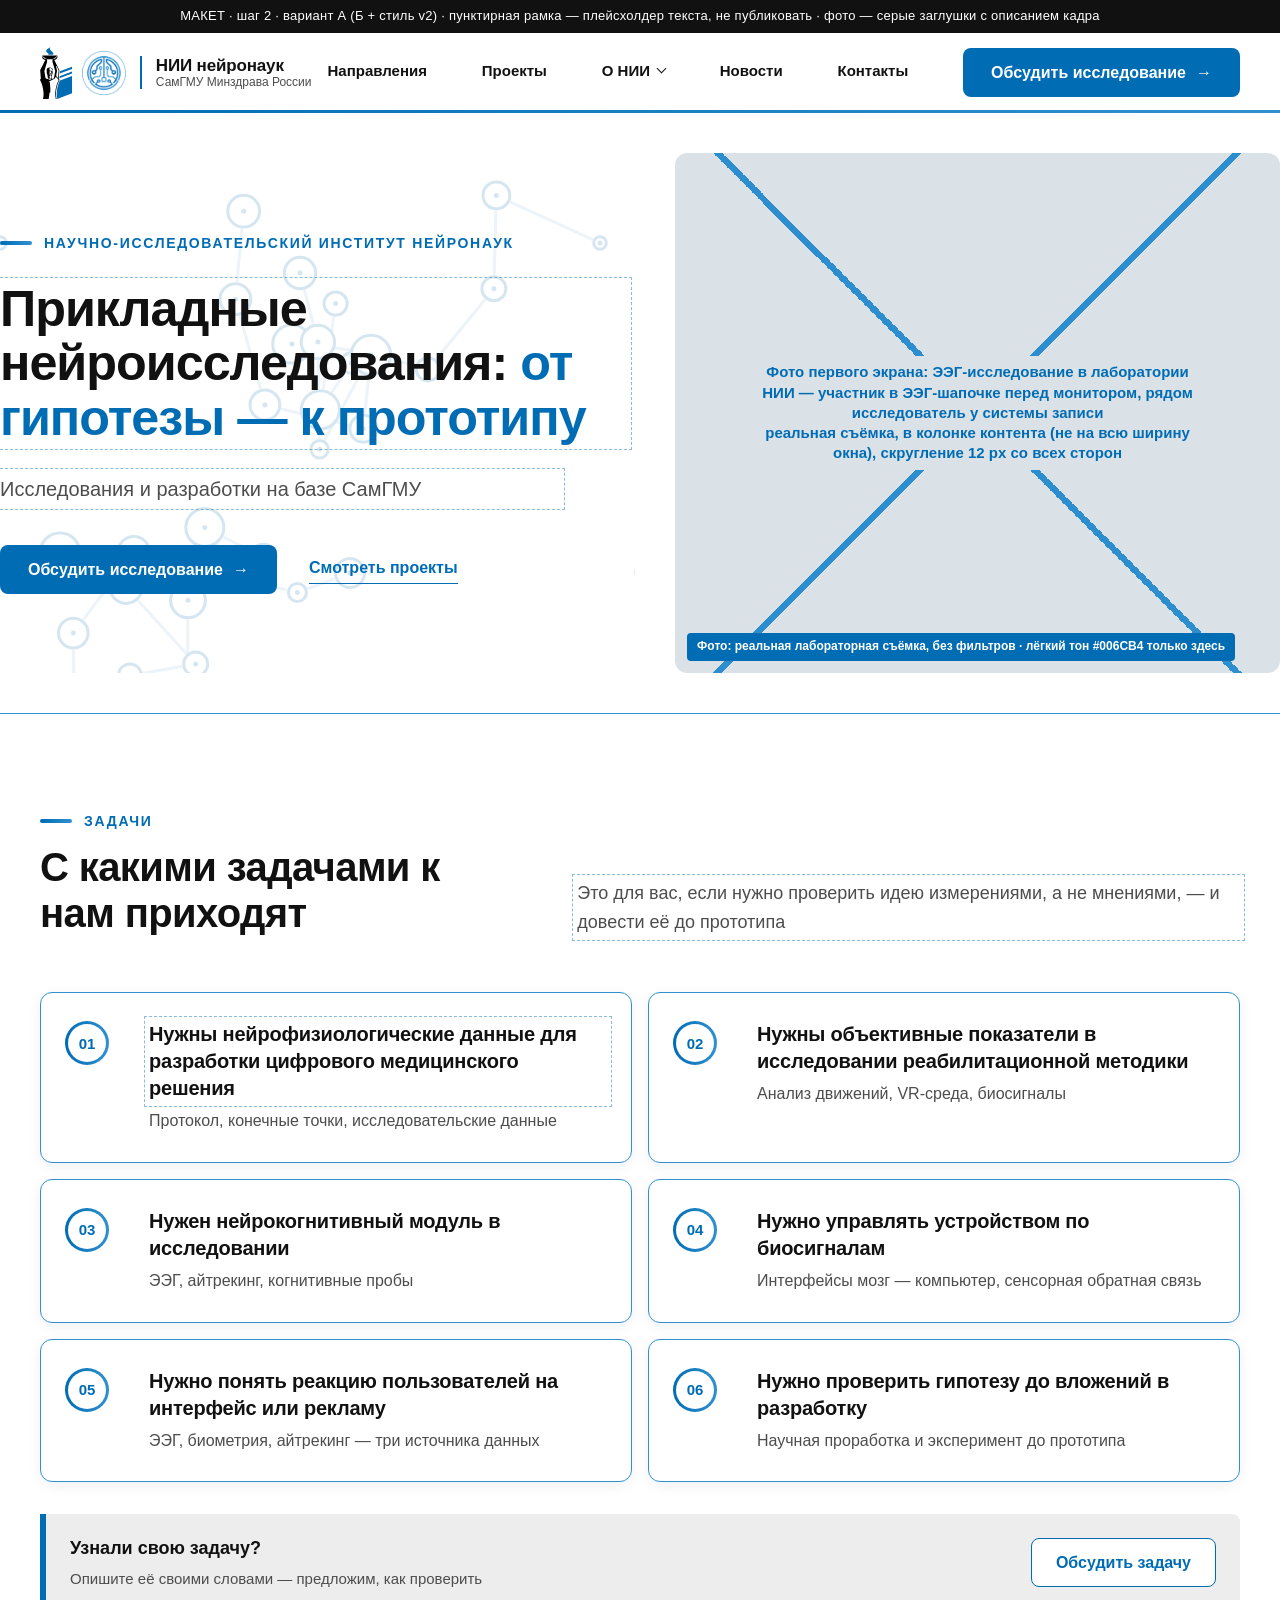
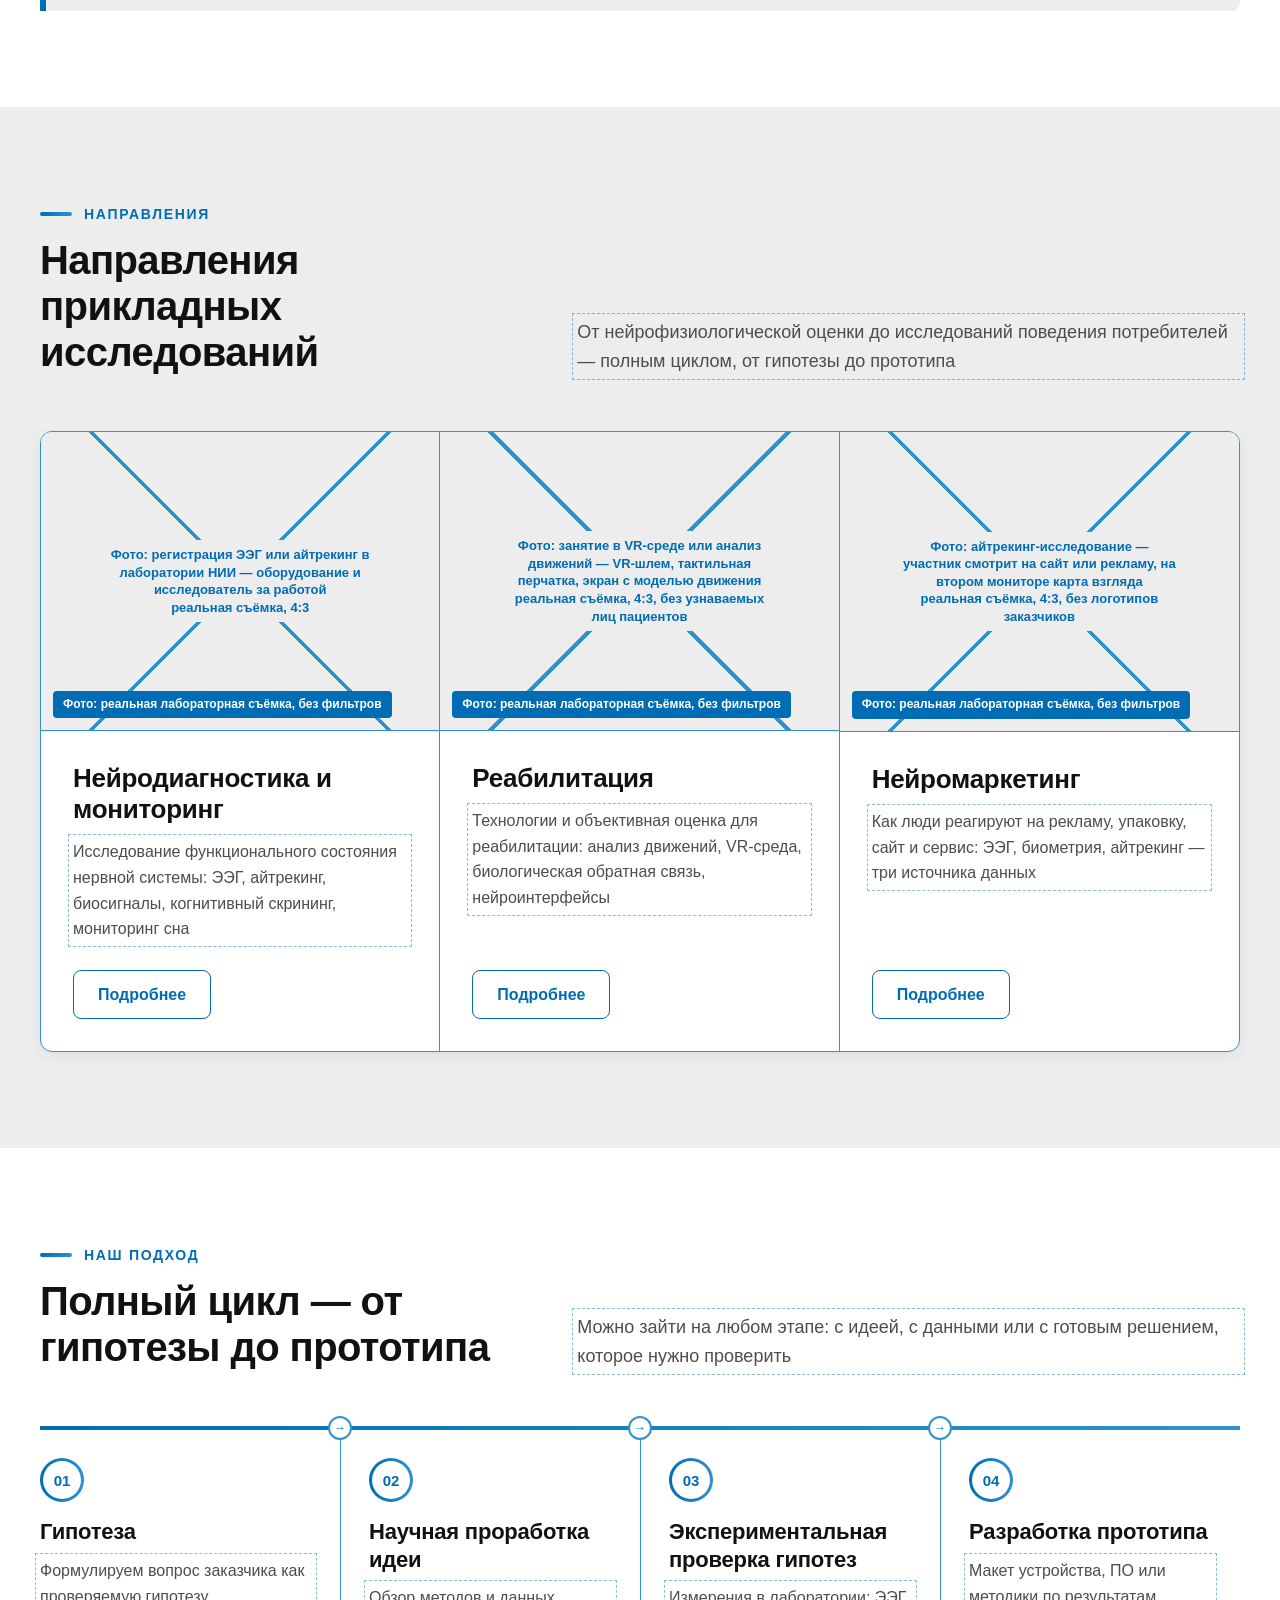
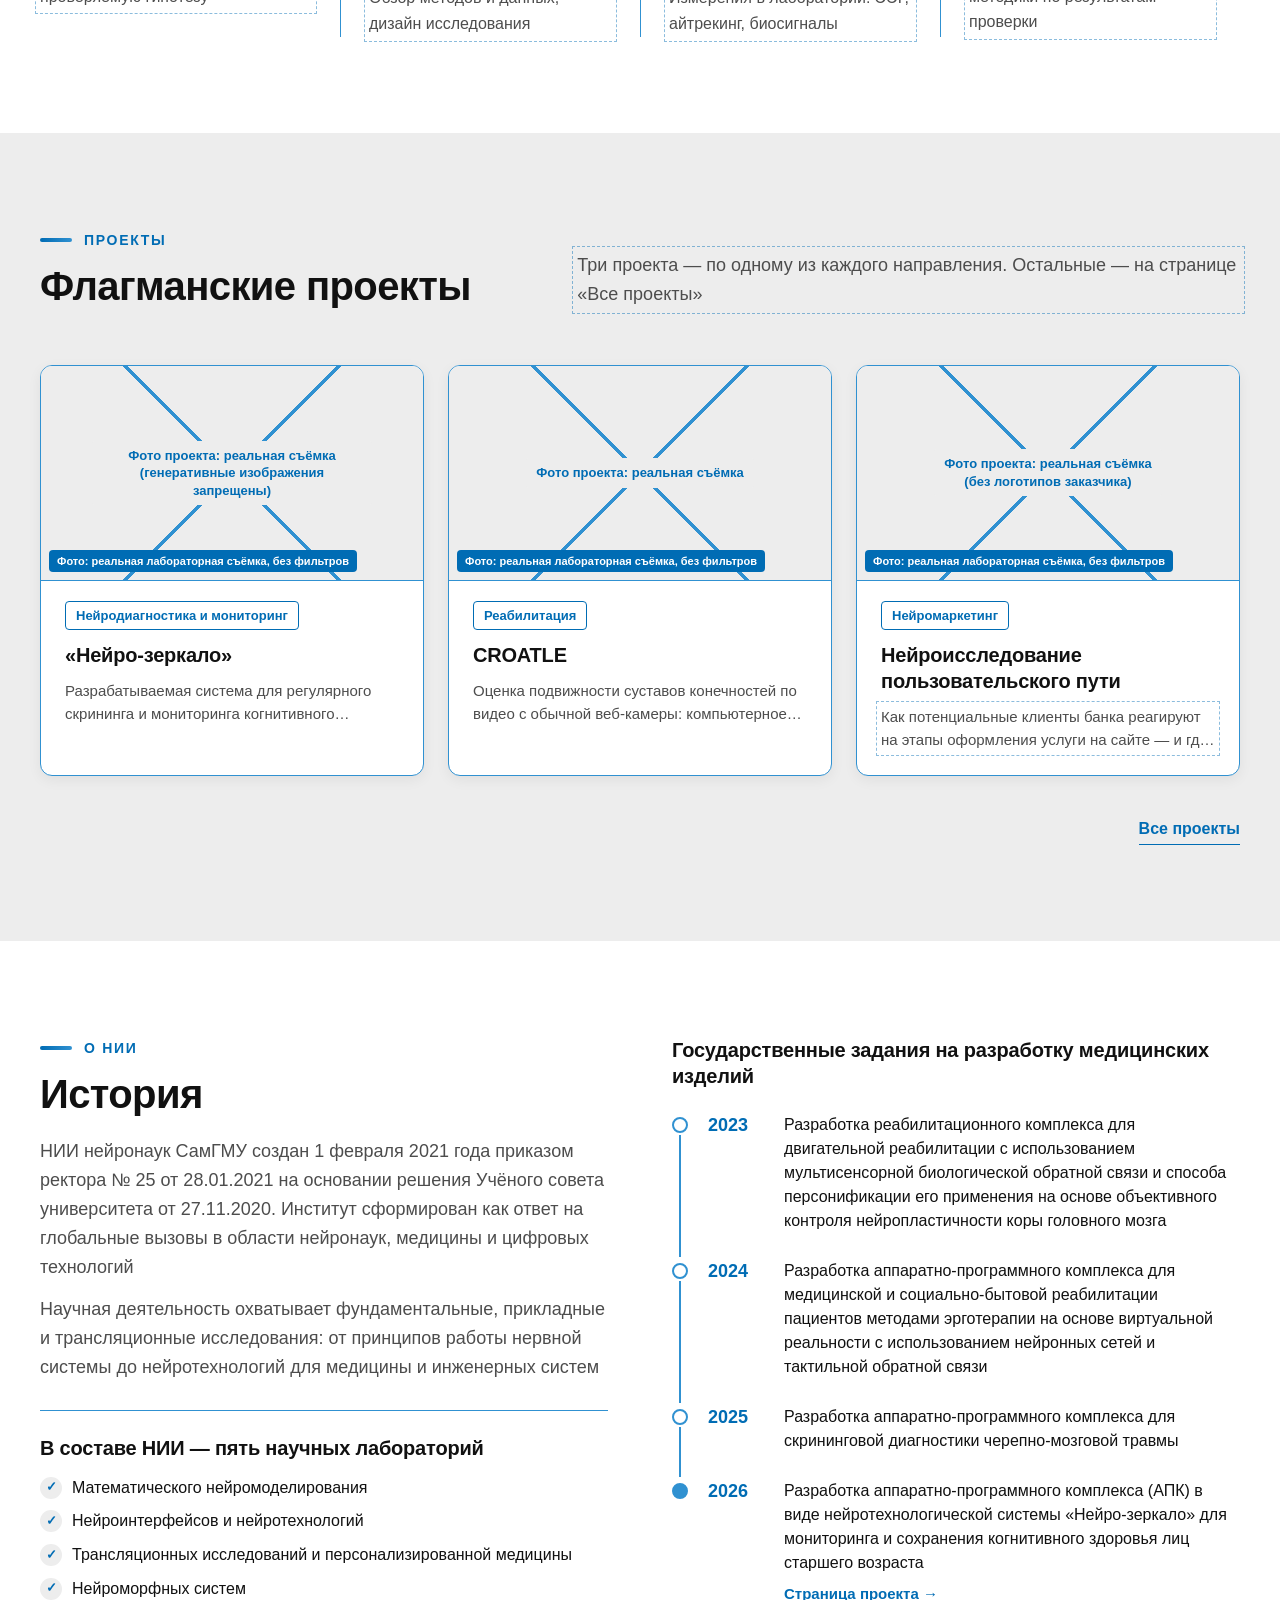
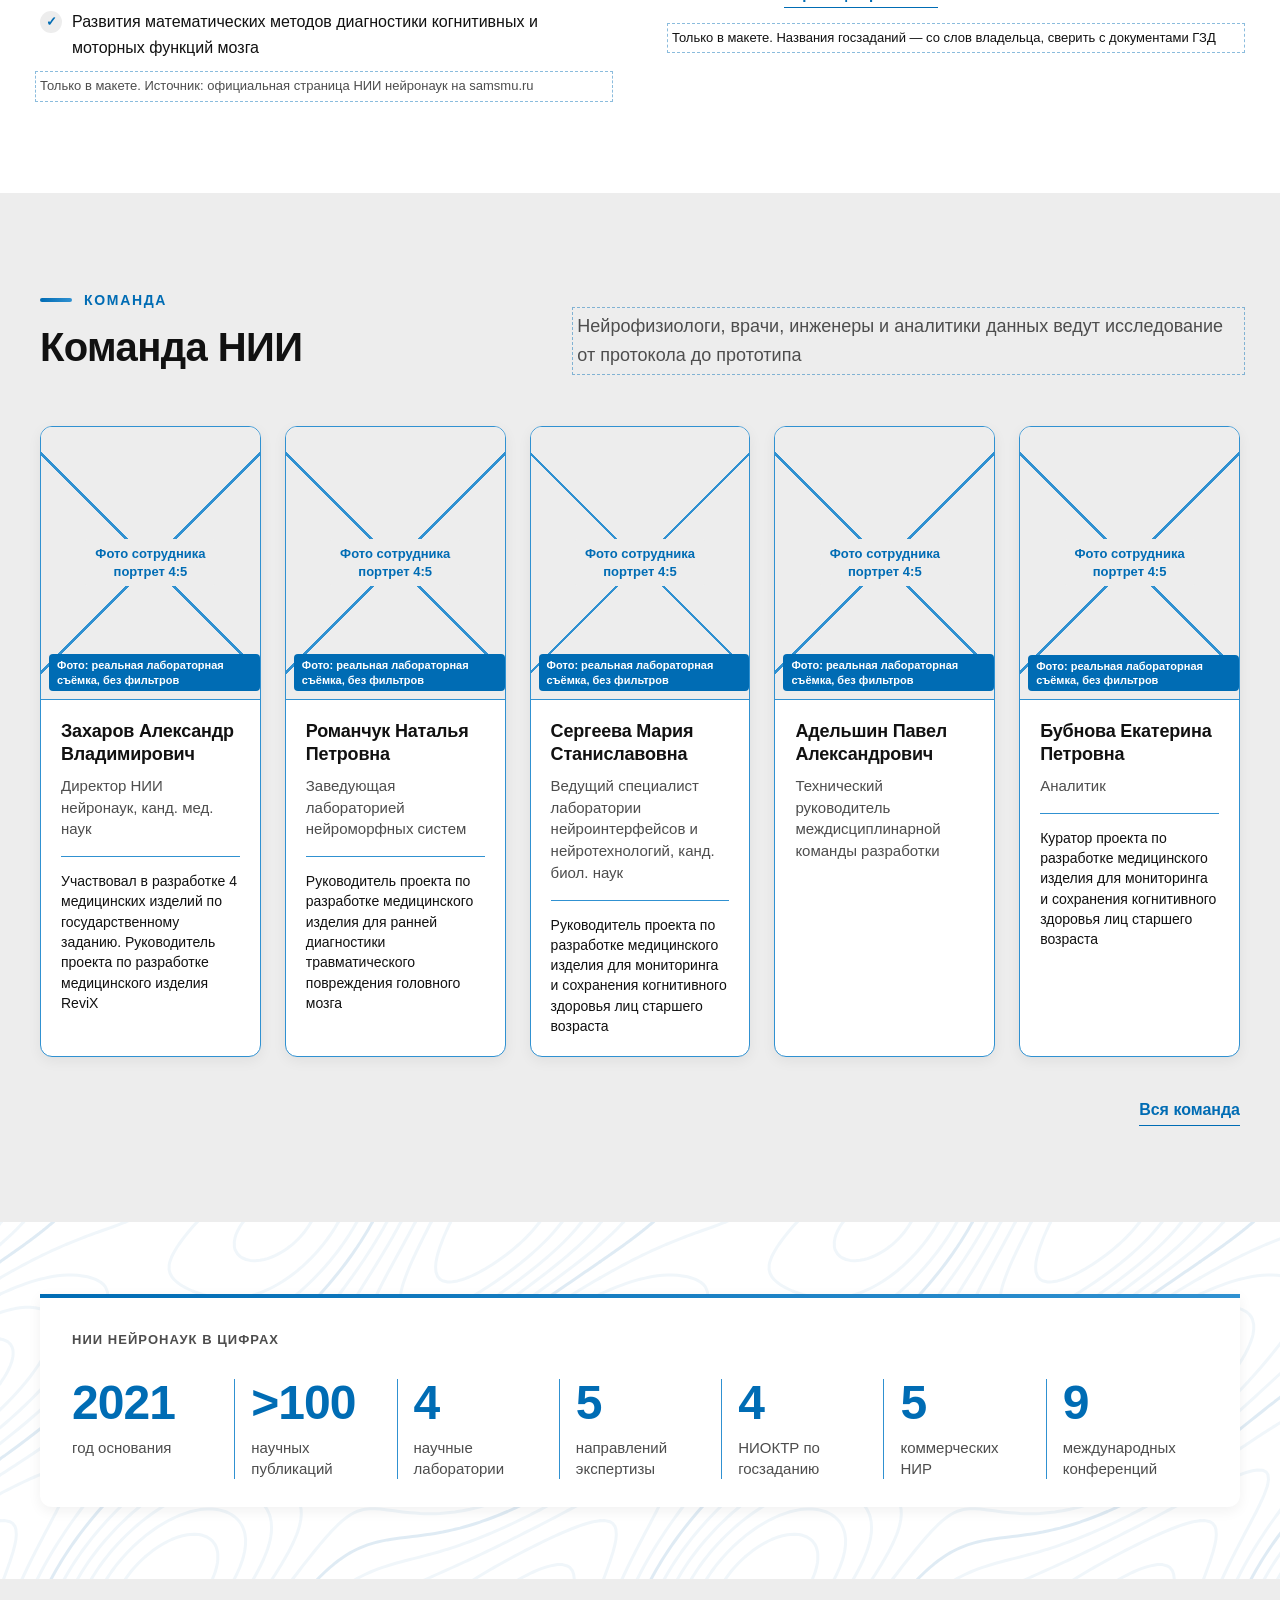
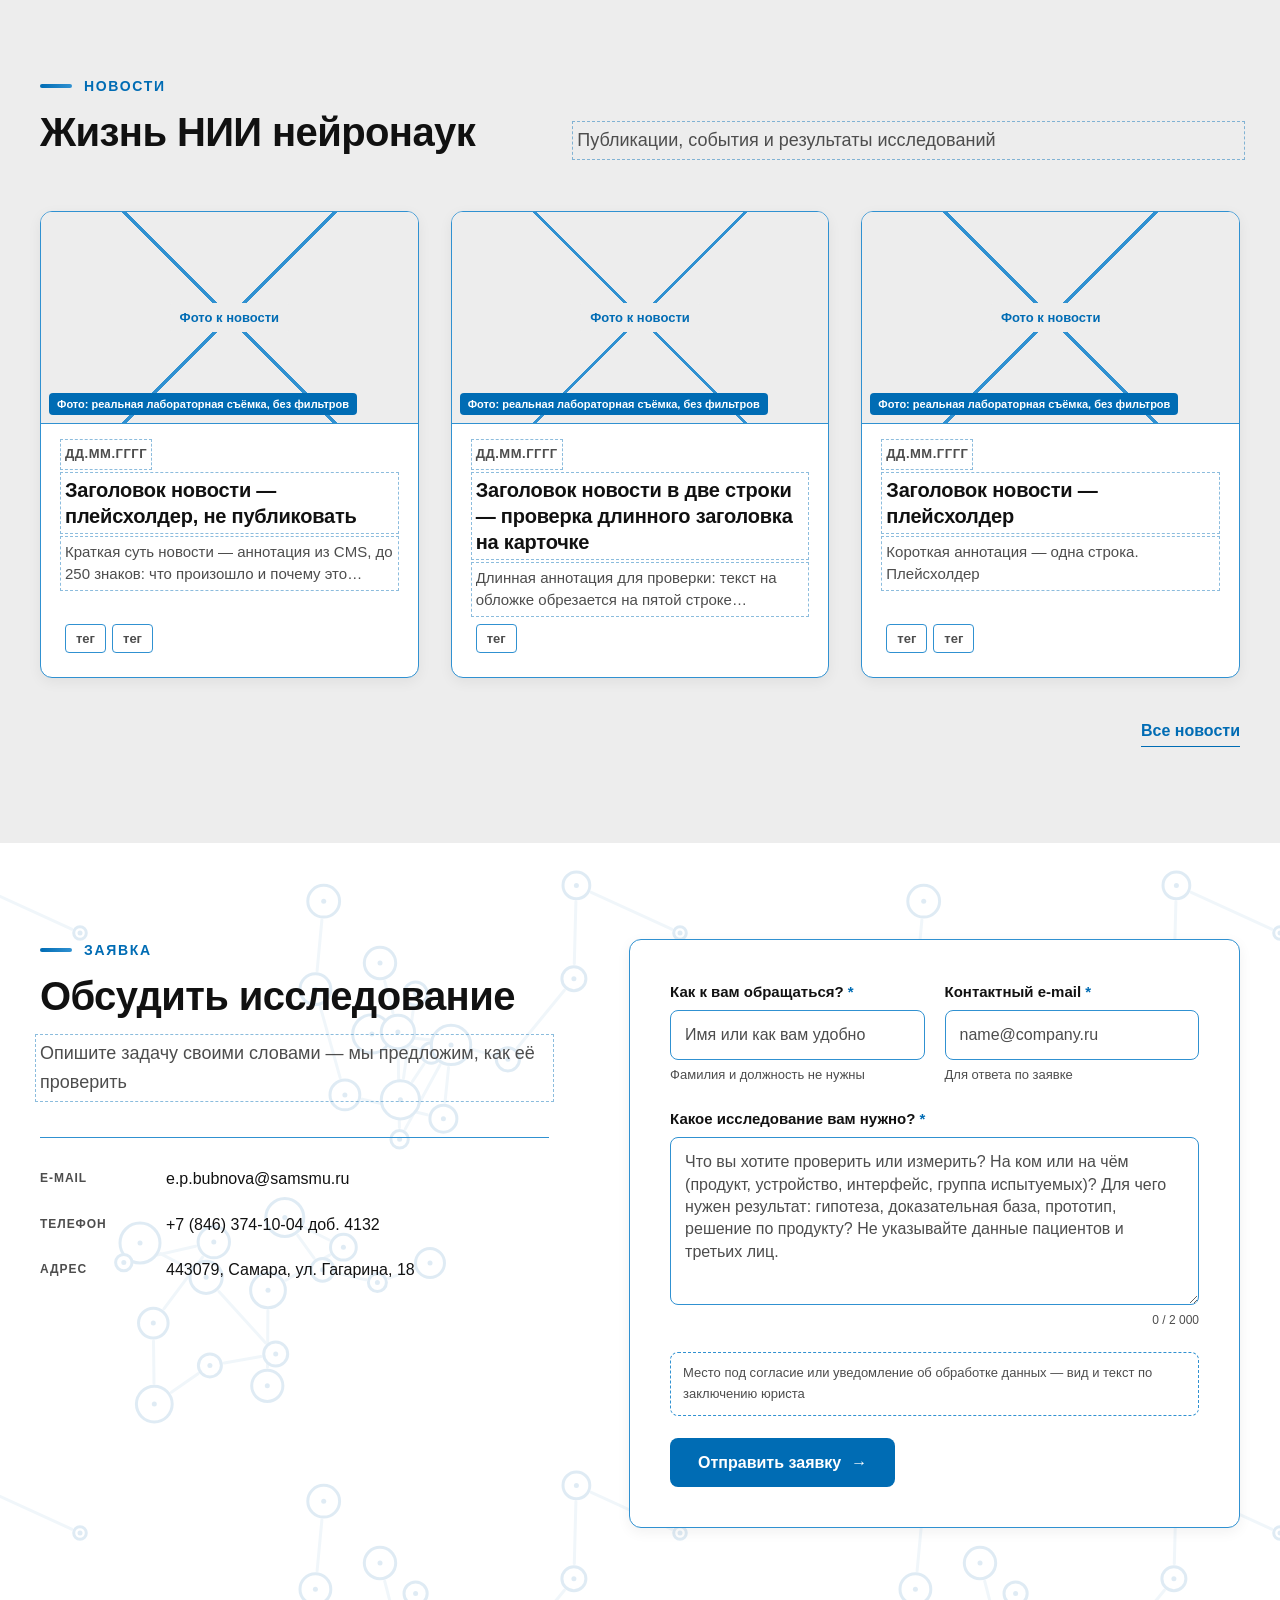
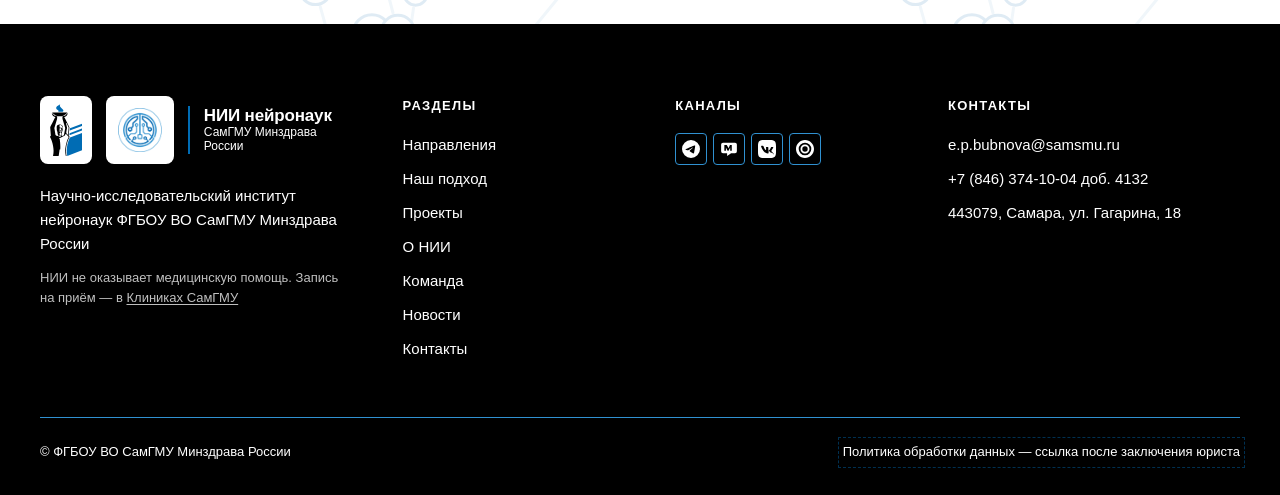
==== commit 6ac3e2a2: "Use Gaze pattern on the homepage application block. Co-authored-by: Cursor <cursoragent@cursor.com>" ====
--- a/01_главная.html
+++ b/01_главная.html
@@ -110,10 +110,10 @@
 .cform .contacts div { display: grid; grid-template-columns: 110px 1fr; gap: 16px; font-size: 16px; }
 .cform .contacts small { font-size: 12px; font-weight: 700; letter-spacing: .08em; text-transform: uppercase; color: var(--muted); padding-top: 3px; }
 .fbox { background: #fff; border: 1px solid var(--line); border-radius: var(--r-lg); box-shadow: var(--sh-md); padding: 40px; display: grid; gap: 22px; }
-/* свободная зона: паттерн 06 «Изолинии» заполняет весь блок; форма — на сплошной белой панели */
+/* свободная зона: паттерн 03 «Взгляд» заполняет весь блок; форма — на сплошной белой панели */
 #obsudit-nir { position: relative; isolation: isolate; overflow: hidden; }
 #obsudit-nir::before { content: ""; position: absolute; inset: 0; z-index: -1; pointer-events: none;
-  background: url("patterns/06_izolinii_B.svg") 0 0/var(--pat-size) repeat; opacity: var(--pat-opacity-zone); }
+  background: url("patterns/03_vzglyad_B.svg") 0 0/var(--pat-size) repeat; opacity: var(--pat-opacity-zone); }
 .fbox .row2 { display: grid; grid-template-columns: 1fr 1fr; gap: 20px; }
 .fbox .actions { display: flex; align-items: center; gap: 24px; }
 
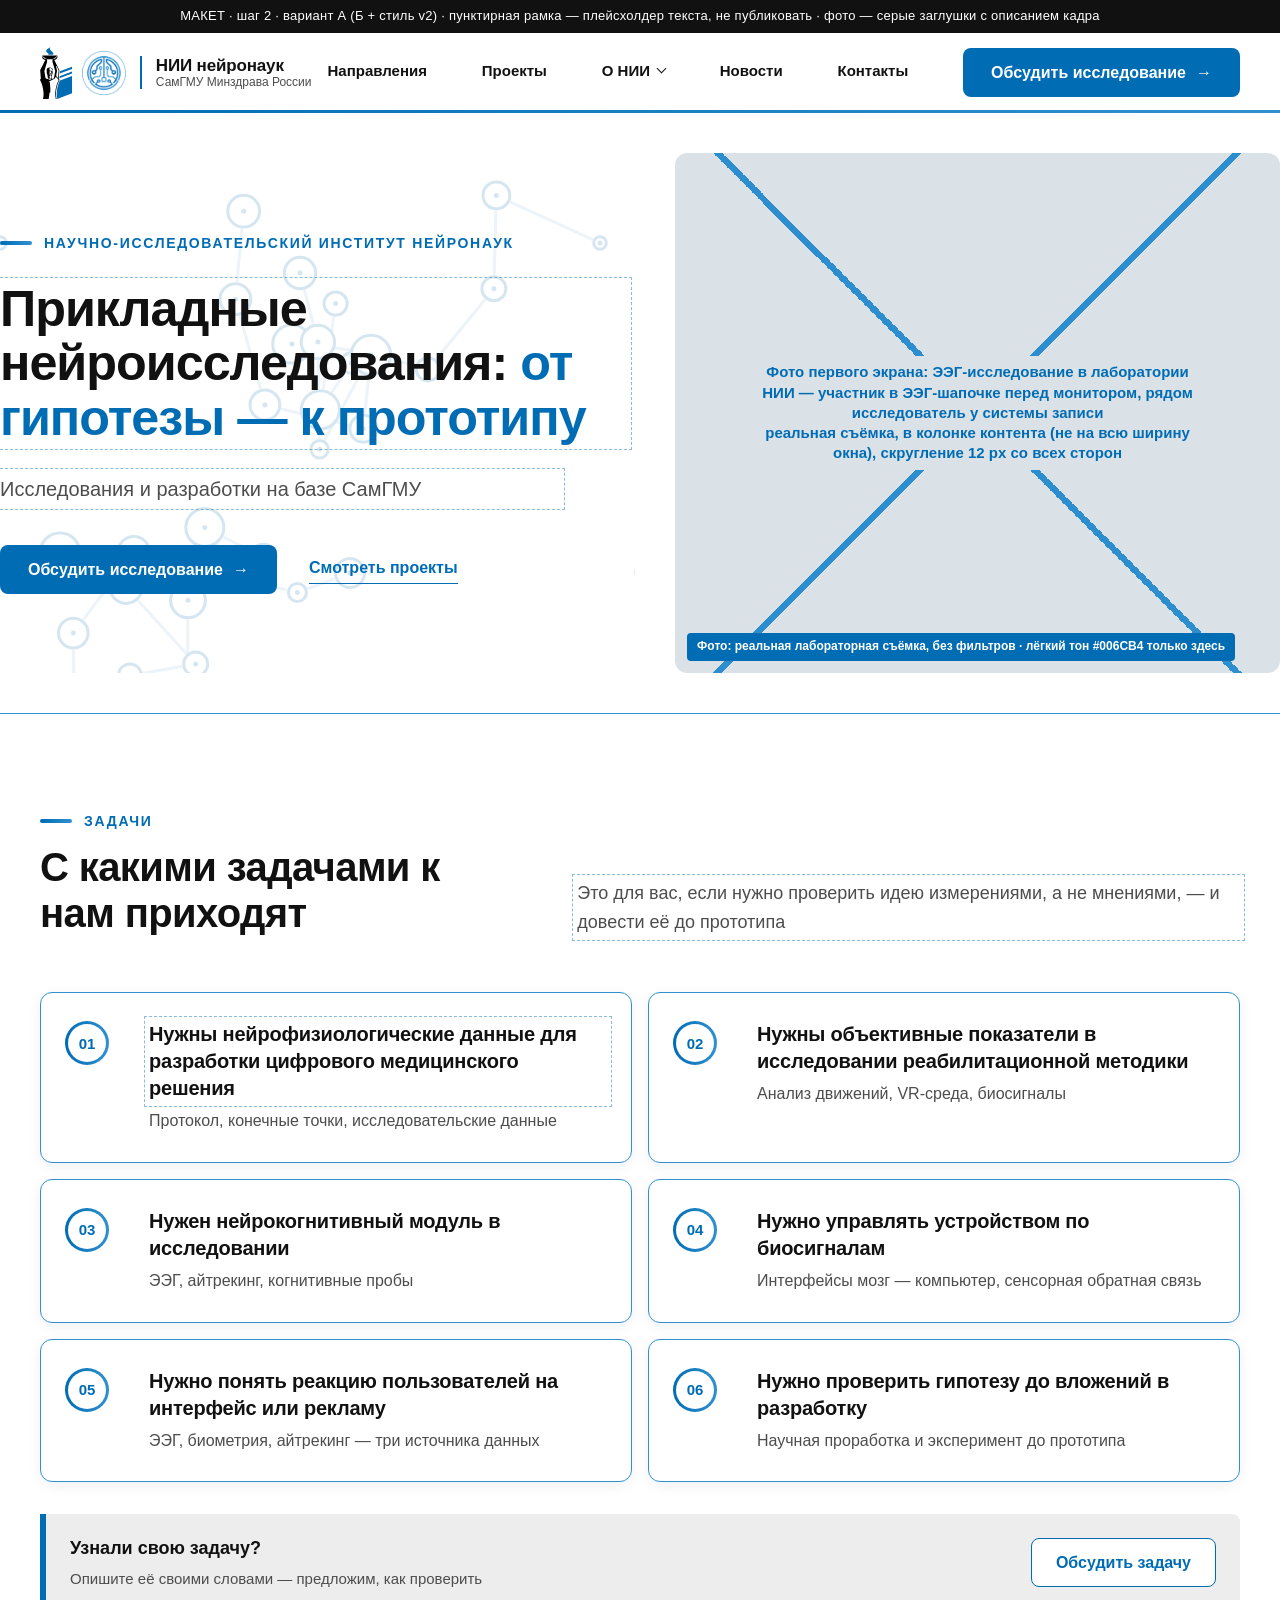
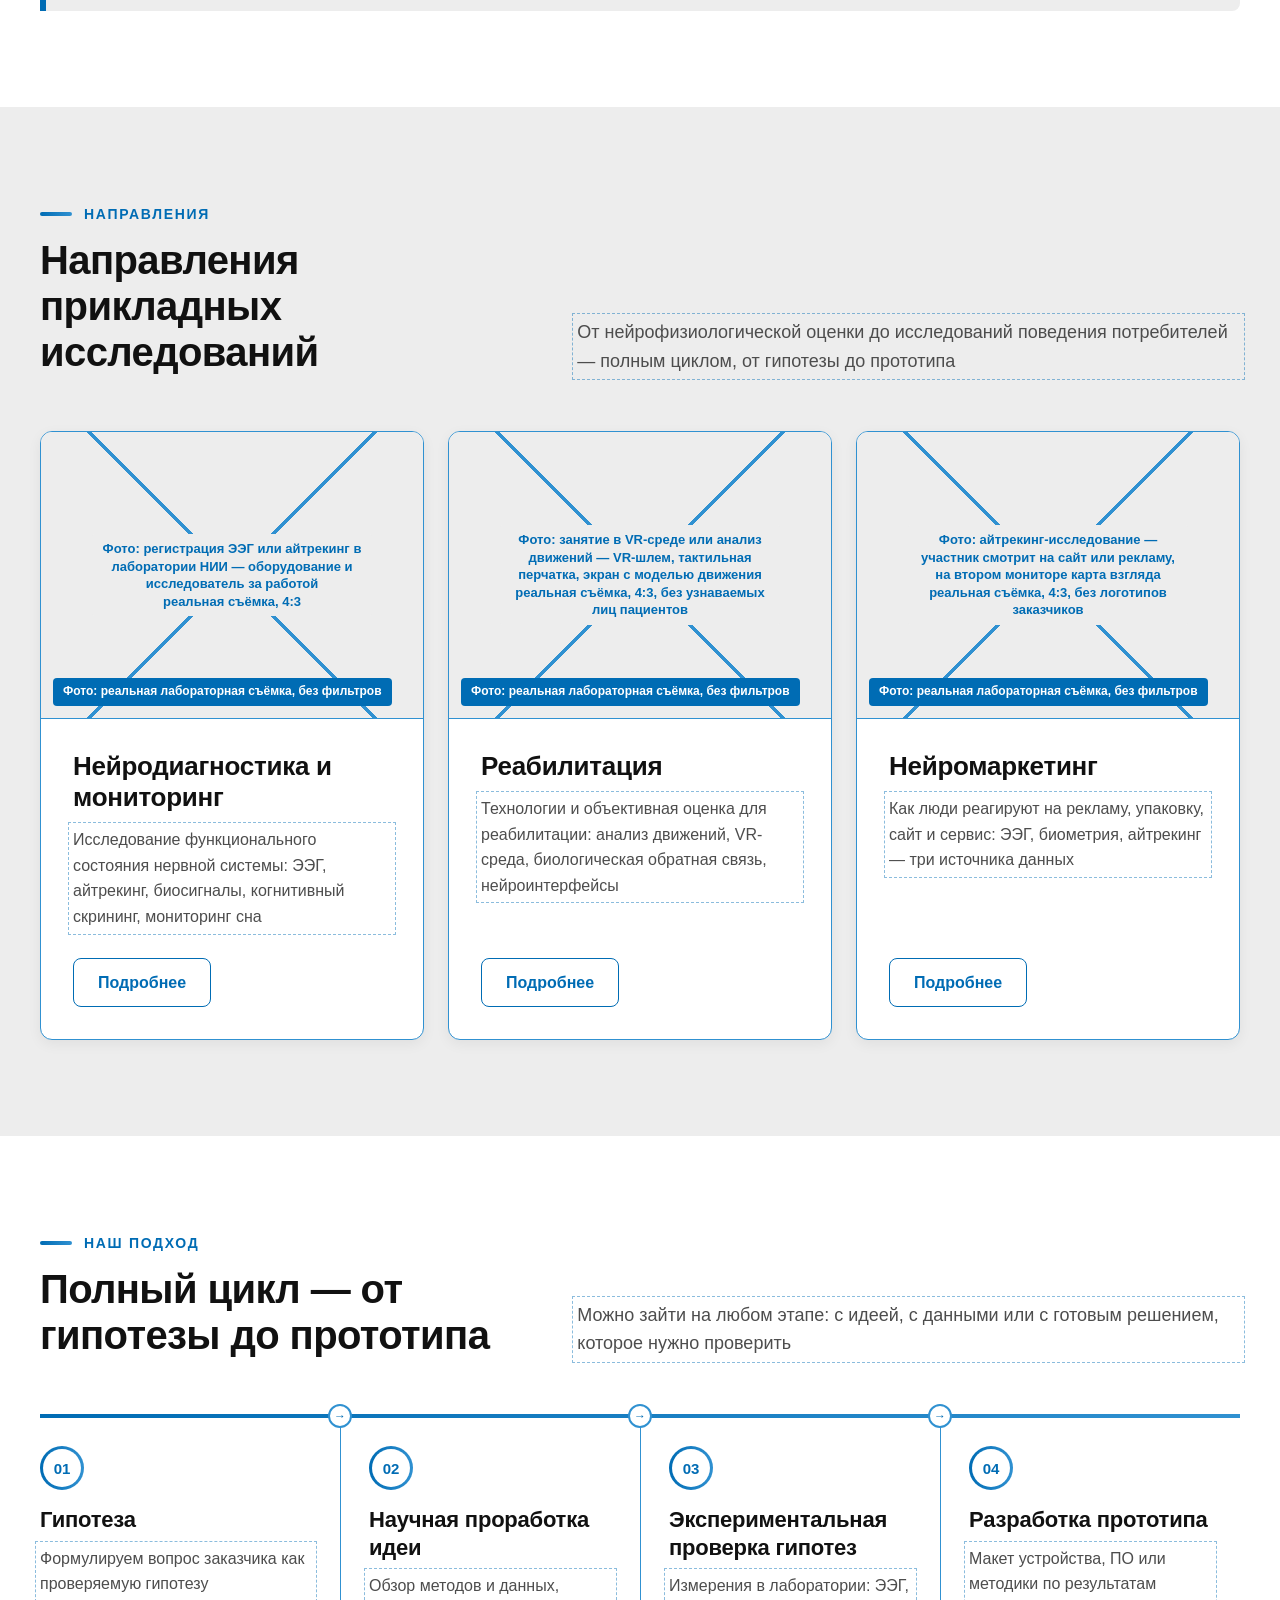
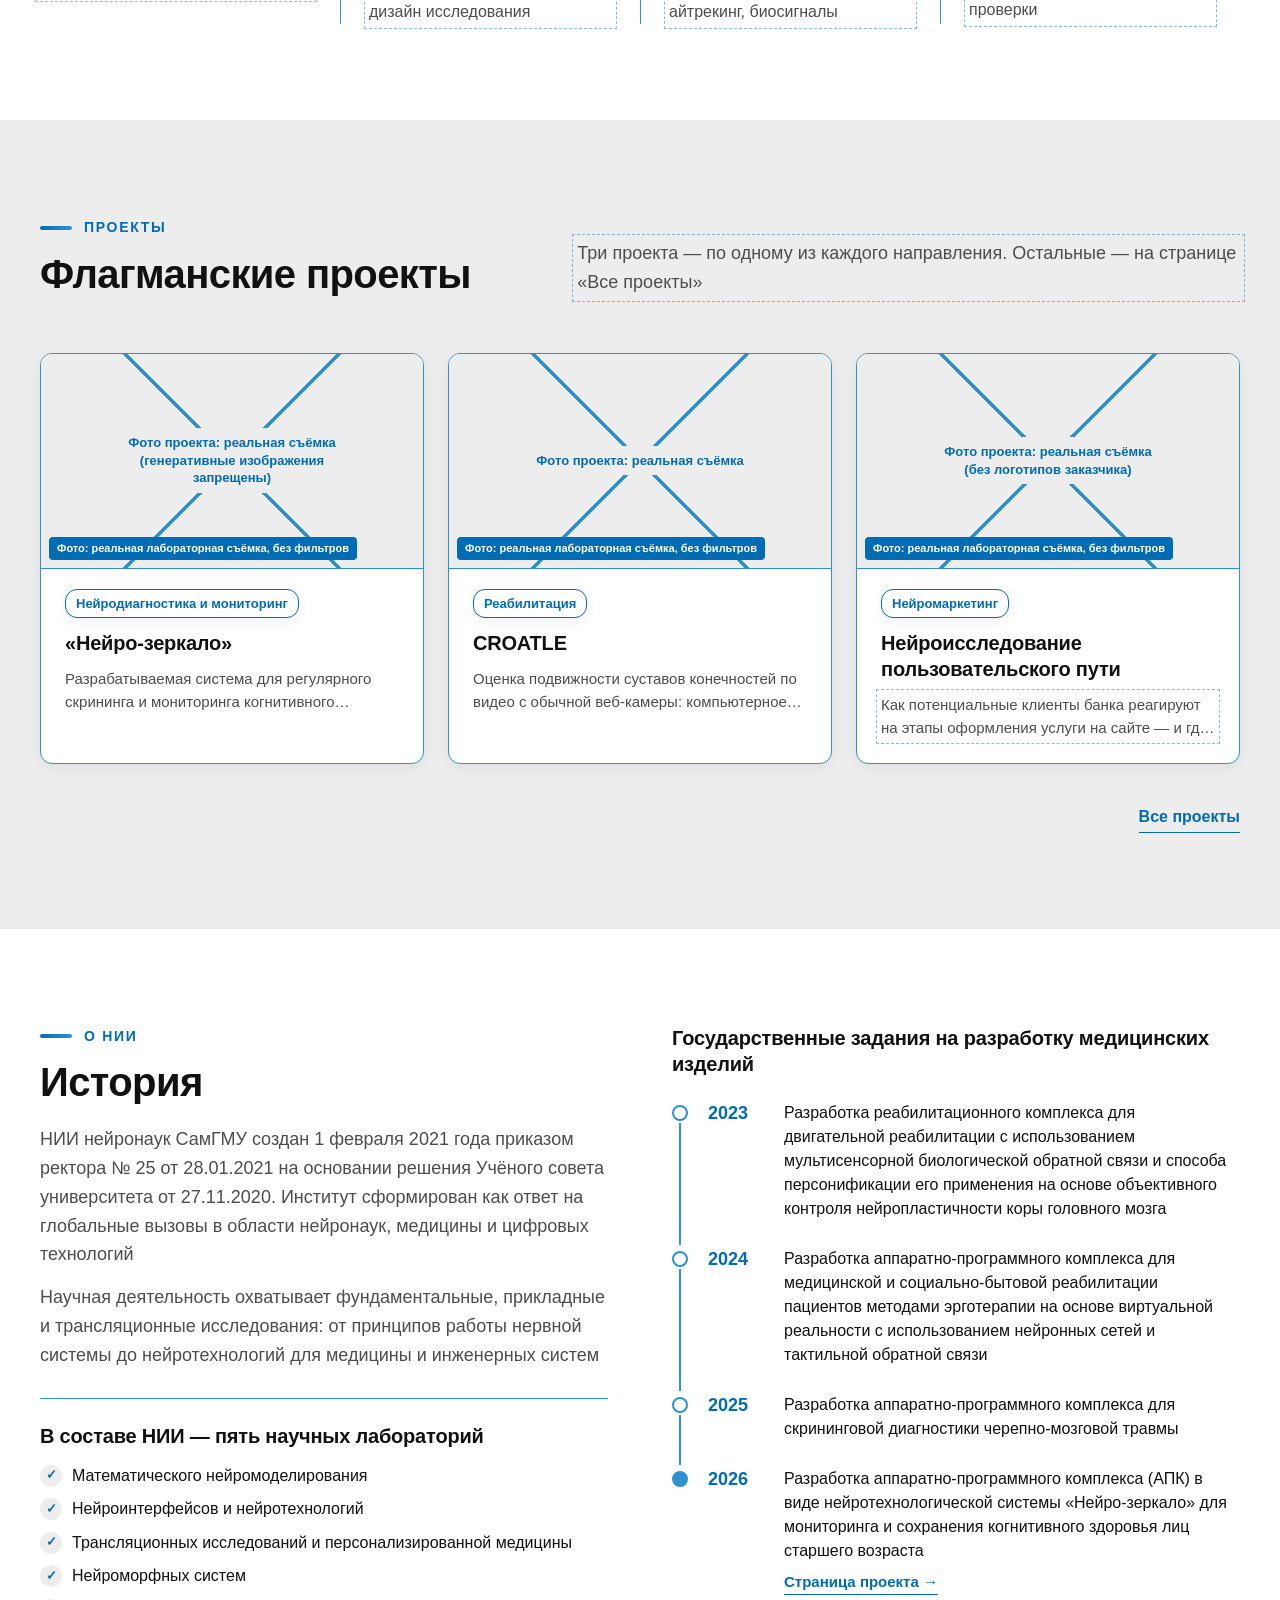
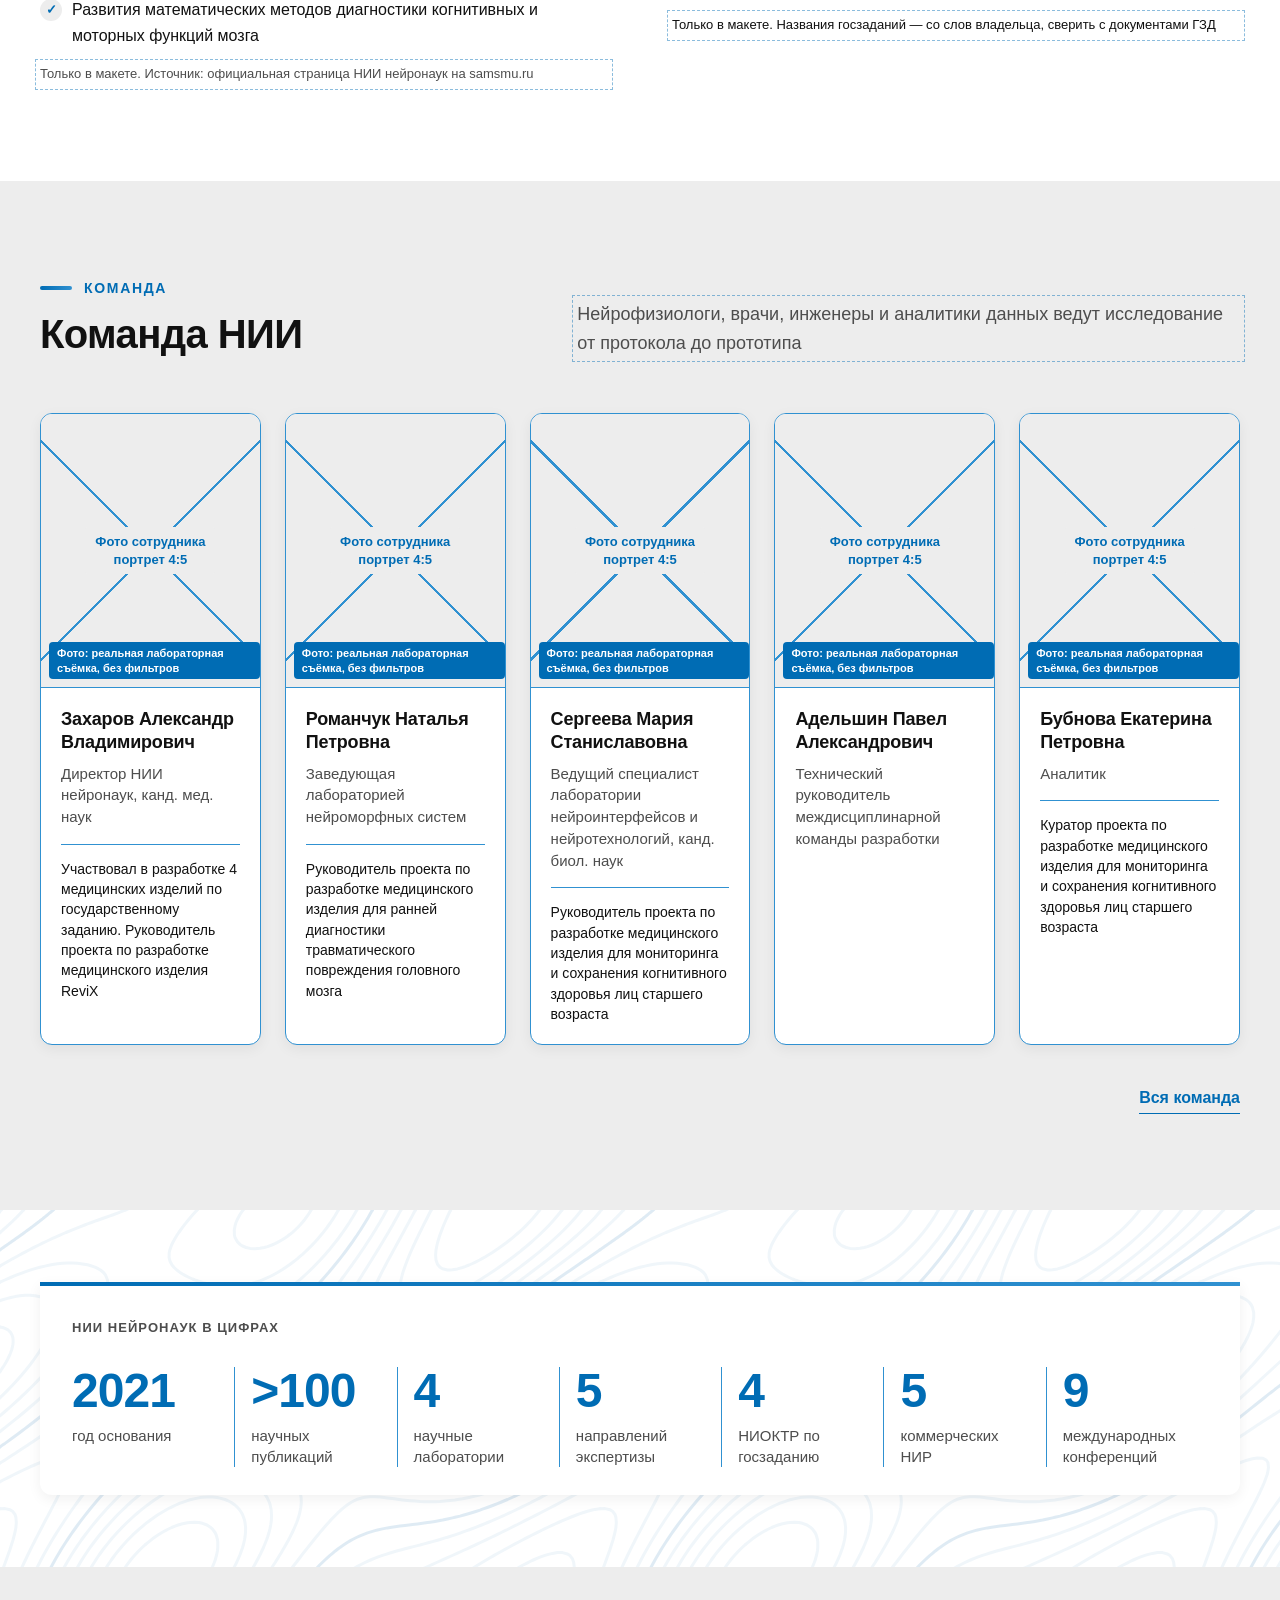
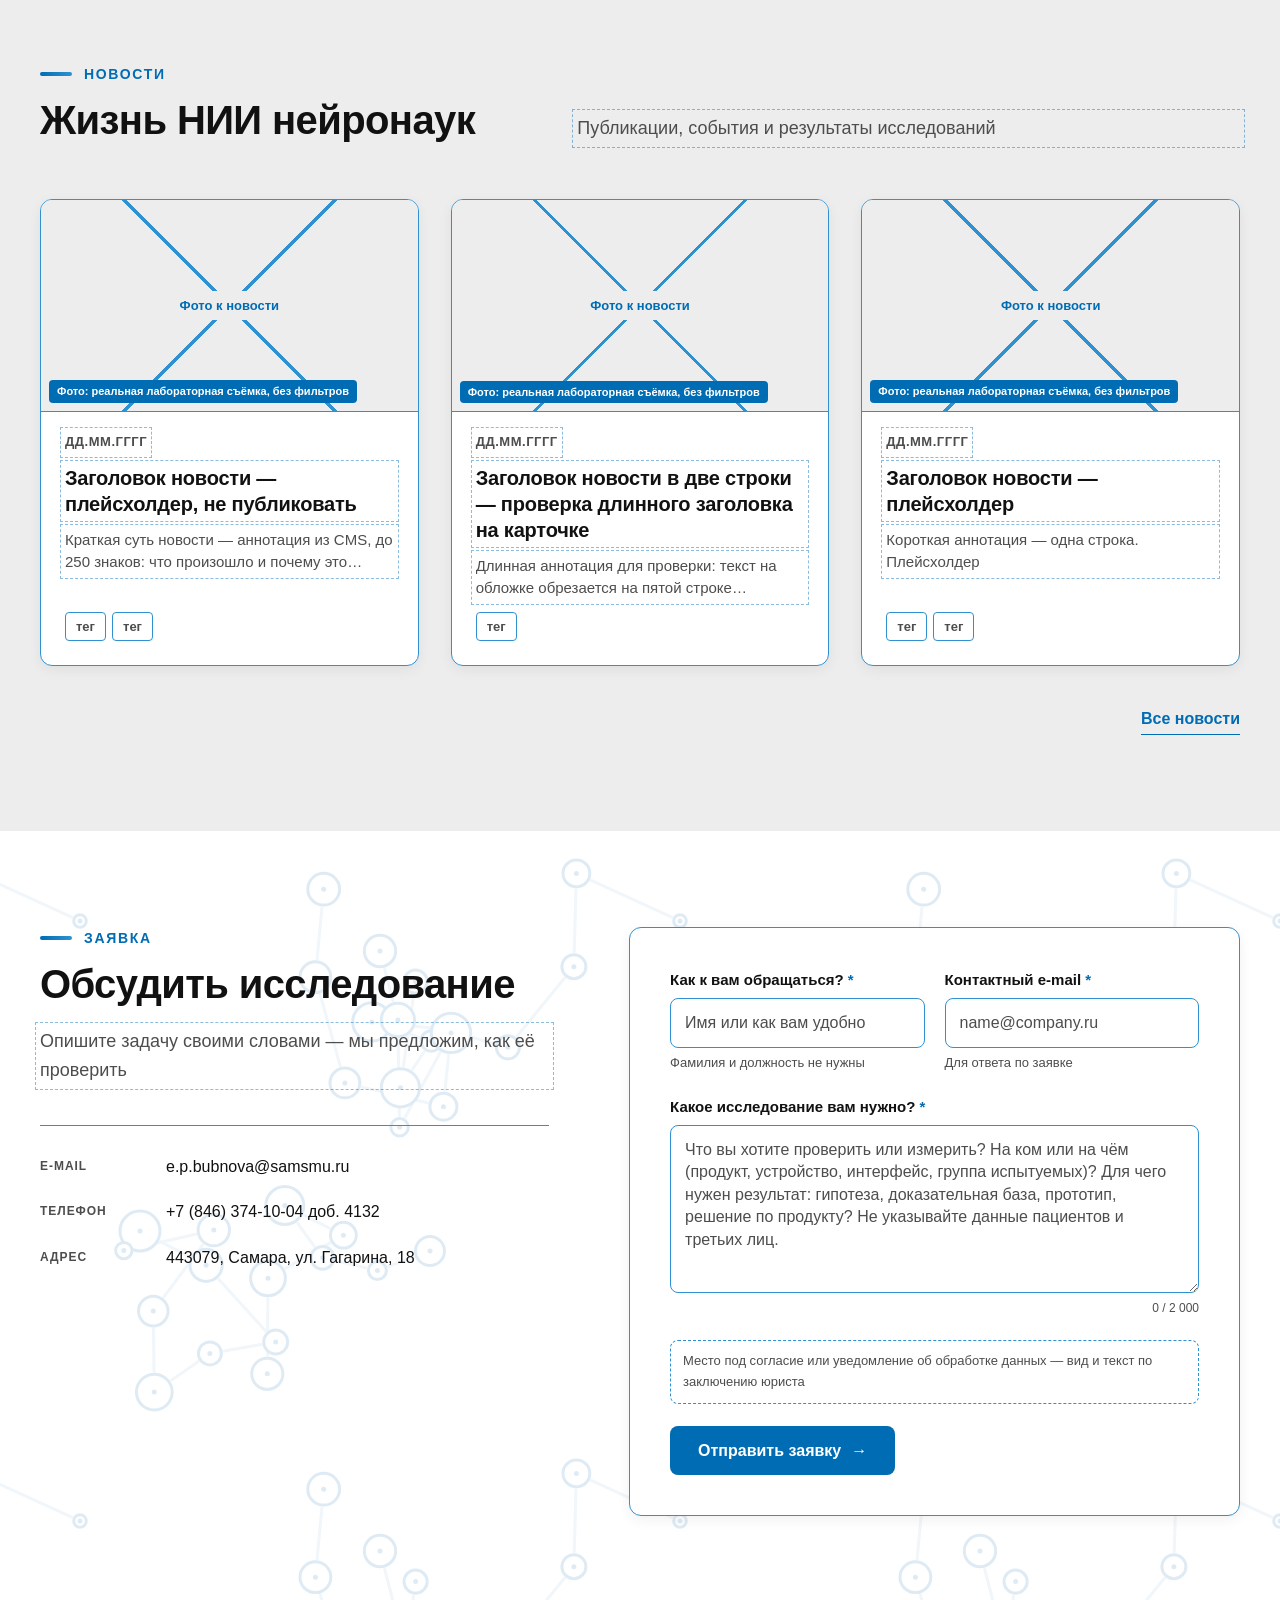
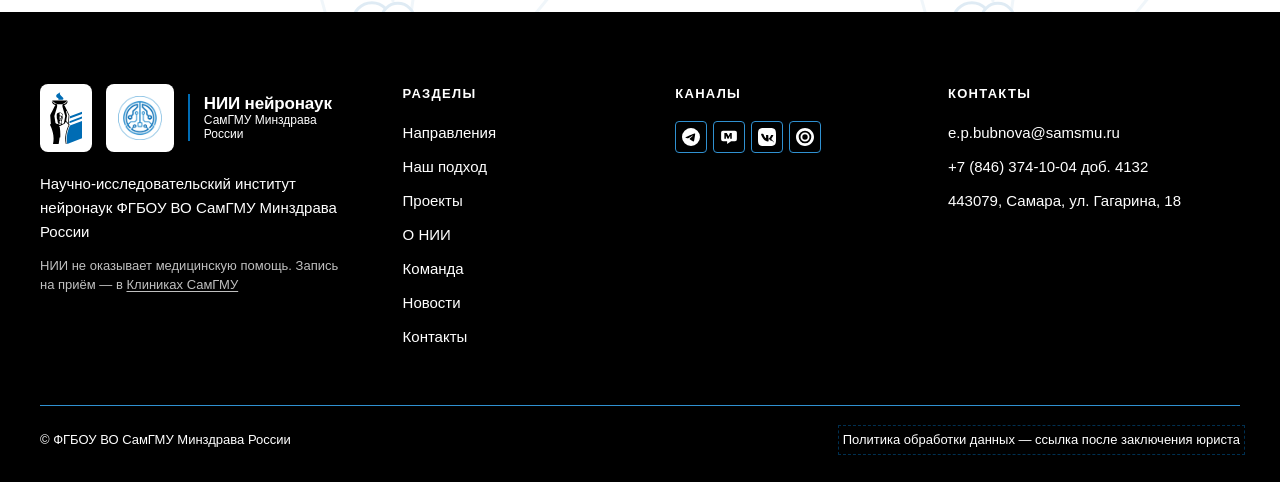
==== commit b07191f5: "Add lift-and-scale hover on directory, project, team, and news cards. Co-authored-by: Cursor <cursor" ====
--- a/01_главная.html
+++ b/01_главная.html
@@ -36,17 +36,18 @@
 .task:hover h3, .task:hover p, .task.is-hover h3, .task.is-hover p { color: #fff; }
 .task:hover .n, .task.is-hover .n { background: linear-gradient(var(--accent), var(--accent)) padding-box, #fff border-box; color: #fff; }
 
-.dirs { display: grid; grid-template-columns: repeat(3, 1fr); border: 1px solid var(--line); background: #fff; border-radius: var(--r-lg); overflow: hidden; box-shadow: var(--sh-md); }
-.dir { display: flex; flex-direction: column; border-right: 1px solid var(--line); }
-.dir:last-child { border-right: 0; }
+/* отдельные карточки с зазором — чтобы scale при наведении не обрезался общей рамкой */
+.dirs { display: grid; grid-template-columns: repeat(3, 1fr); gap: 24px; }
+.dir { display: flex; flex-direction: column; background: #fff; border: 1px solid var(--line); border-radius: var(--r-lg); overflow: hidden; box-shadow: var(--sh-md); }
 .dir .photo-ph { aspect-ratio: 4/3; border-bottom: 1px solid var(--line); border-radius: 0; }
 .dir-body { padding: 32px; display: flex; flex-direction: column; flex: 1; }
 .dir h3 { font-size: 26px; line-height: 1.2; margin-bottom: 14px; }
 .dir p { font-size: 16px; color: var(--muted); margin-bottom: 28px; }
 .dir .dir-more { margin-top: auto; align-self: flex-start; }
+.dir:hover { border-color: var(--mark); }
 .dir:hover h3 { color: var(--accent); }
 .dir:hover .dir-more { background: var(--band); }
-.dir:focus-visible { outline: 3px solid var(--mark); outline-offset: -3px; }
+.dir:focus-visible { outline: 3px solid var(--mark); outline-offset: 4px; }
 
 .cyc { display: grid; grid-template-columns: repeat(4, 1fr); border-top: 4px solid transparent; border-image: var(--g-brand) 1; }
 .cyc > div { padding: 28px 28px 0 0; position: relative; }
@@ -80,8 +81,8 @@
 
 .flag { display: grid; grid-template-columns: repeat(3, 1fr); gap: 24px; }
 .staff5 { display: grid; grid-template-columns: repeat(5, 1fr); gap: 24px; }
-.staff { display: flex; flex-direction: column; background: #fff; border: 1px solid var(--line); border-radius: var(--r-lg); overflow: hidden; box-shadow: var(--sh-md); transition: box-shadow .2s, border-color .2s; }
-.staff:hover { box-shadow: var(--sh-lg); border-color: var(--mark); }
+.staff { display: flex; flex-direction: column; background: #fff; border: 1px solid var(--line); border-radius: var(--r-lg); overflow: hidden; box-shadow: var(--sh-md); }
+.staff:hover { border-color: var(--mark); }
 .staff .photo-ph { aspect-ratio: 4/5; border-bottom: 1px solid var(--line); border-radius: 0; }
 .staff-b { padding: 20px; display: flex; flex-direction: column; flex: 1; }
 .staff h3 { font-size: 18px; line-height: 1.3; margin-bottom: 8px; }
@@ -134,9 +135,7 @@
   .task .n, .cyc b { width: 36px; height: 36px; font-size: 13px; }
   .task h3 { font-size: 17px; }
   .task p { font-size: 15px; }
-  .dirs { grid-template-columns: 1fr; border: 0; background: transparent; gap: 20px; }
-  .dir { border: 1px solid var(--line); background: #fff; }
-  .dir:last-child { border-right: 1px solid var(--line); }
+  .dirs { grid-template-columns: 1fr; gap: 20px; }
   .dir-body { padding: 22px; }
   .dir h3 { font-size: 22px; }
   .cyc { grid-template-columns: 1fr; border-top: 0; border-image: none; border-left: 4px solid var(--mark); }
@@ -181,9 +180,8 @@
   .hero-img .photo-ph { min-height: 360px; font-size: 13px; }
   .task { grid-template-columns: 48px 1fr; gap: 16px; padding: 24px 20px; }
   .task h3 { font-size: 18px; }
-  .dirs { grid-template-columns: 1fr; }
-  .dir { display: grid; grid-template-columns: 2fr 3fr; border-right: 0; border-bottom: 1px solid var(--line); }
-  .dir:last-child { border-bottom: 0; }
+  .dirs { grid-template-columns: 1fr; gap: 20px; }
+  .dir { display: grid; grid-template-columns: 2fr 3fr; }
   .dir .photo-ph { aspect-ratio: auto; height: 100%; min-height: 220px; border-bottom: 0; border-right: 1px solid var(--line); }
   .dir-body { padding: 28px; }
   .dir h3 { font-size: 24px; }
--- a/b.css
+++ b/b.css
@@ -150,8 +150,8 @@
 .status.ph-st::before { background: transparent; border: 1.5px solid var(--muted); }
 
 /* Карточка проекта */
-.pcard { display: flex; flex-direction: column; background: #fff; border: 1px solid var(--line); border-radius: var(--r-lg); overflow: hidden; box-shadow: var(--sh-md); transition: border-color .2s, box-shadow .2s; }
-.pcard:hover, .pcard.is-hover { border-color: var(--mark); box-shadow: var(--sh-lg); }
+.pcard { display: flex; flex-direction: column; background: #fff; border: 1px solid var(--line); border-radius: var(--r-lg); overflow: hidden; box-shadow: var(--sh-md); transition: transform .25s ease, border-color .2s, box-shadow .25s ease; }
+.pcard:hover, .pcard.is-hover { border-color: var(--mark); box-shadow: 0 18px 40px rgba(0,0,0,.14); transform: translateY(-4px) scale(1.03); z-index: 1; }
 .pcard .photo-ph { border-bottom: 1px solid var(--line); border-radius: 0; }
 .pcard-b { padding: 20px 24px 24px; display: flex; flex-direction: column; align-items: flex-start; gap: 12px; flex: 1; }
 .pcard .tag { white-space: nowrap; }
@@ -167,8 +167,8 @@
 .pcard .nc-lead { font-size: 15px; }
 
 /* Карточка новости — как у проекта: рамка, тень, обложка + тело; краткая суть на обложке при наведении */
-.ncard { display: flex; flex-direction: column; background: #fff; border: 1px solid var(--line); border-radius: var(--r-lg); overflow: hidden; box-shadow: var(--sh-md); transition: border-color .2s, box-shadow .2s; }
-.ncard:hover, .ncard.is-hover { border-color: var(--mark); box-shadow: var(--sh-lg); }
+.ncard { display: flex; flex-direction: column; background: #fff; border: 1px solid var(--line); border-radius: var(--r-lg); overflow: hidden; box-shadow: var(--sh-md); transition: transform .25s ease, border-color .2s, box-shadow .25s ease; }
+.ncard:hover, .ncard.is-hover { border-color: var(--mark); box-shadow: 0 18px 40px rgba(0,0,0,.14); transform: translateY(-4px) scale(1.03); z-index: 1; }
 .ncard .photo-ph { border-bottom: 1px solid var(--line); border-radius: 0; }
 .ncard-b { padding: 20px 24px 24px; display: flex; flex-direction: column; align-items: flex-start; gap: 12px; flex: 1; width: 100%; box-sizing: border-box; }
 .ncard-b .nmeta, .ncard-b .tags { width: 100%; }
@@ -188,6 +188,29 @@
 @media (hover: none) {
   .nc-sum { display: none; }
   .nc-lead { display: -webkit-box; -webkit-line-clamp: 3; -webkit-box-orient: vertical; overflow: hidden; }
+}
+
+/* Карточки направлений / команды: то же приближение при наведении (классы на страницах) */
+.dir, .staff, .person {
+  transition: transform .25s ease, border-color .2s, box-shadow .25s ease;
+}
+.dir:hover, .dir.is-hover,
+.staff:hover, .staff.is-hover,
+.person:hover, .person.is-hover {
+  transform: translateY(-4px) scale(1.03);
+  box-shadow: 0 18px 40px rgba(0,0,0,.14);
+  z-index: 1;
+}
+@media (prefers-reduced-motion: reduce) {
+  .pcard, .ncard, .dir, .staff, .person { transition: border-color .2s, box-shadow .2s; }
+  .pcard:hover, .pcard.is-hover, .ncard:hover, .ncard.is-hover,
+  .dir:hover, .dir.is-hover, .staff:hover, .staff.is-hover,
+  .person:hover, .person.is-hover { transform: none; }
+}
+@media (hover: none) {
+  .pcard:hover, .pcard.is-hover, .ncard:hover, .ncard.is-hover,
+  .dir:hover, .dir.is-hover, .staff:hover, .staff.is-hover,
+  .person:hover, .person.is-hover { transform: none; }
 }
 
 /* Поля формы */
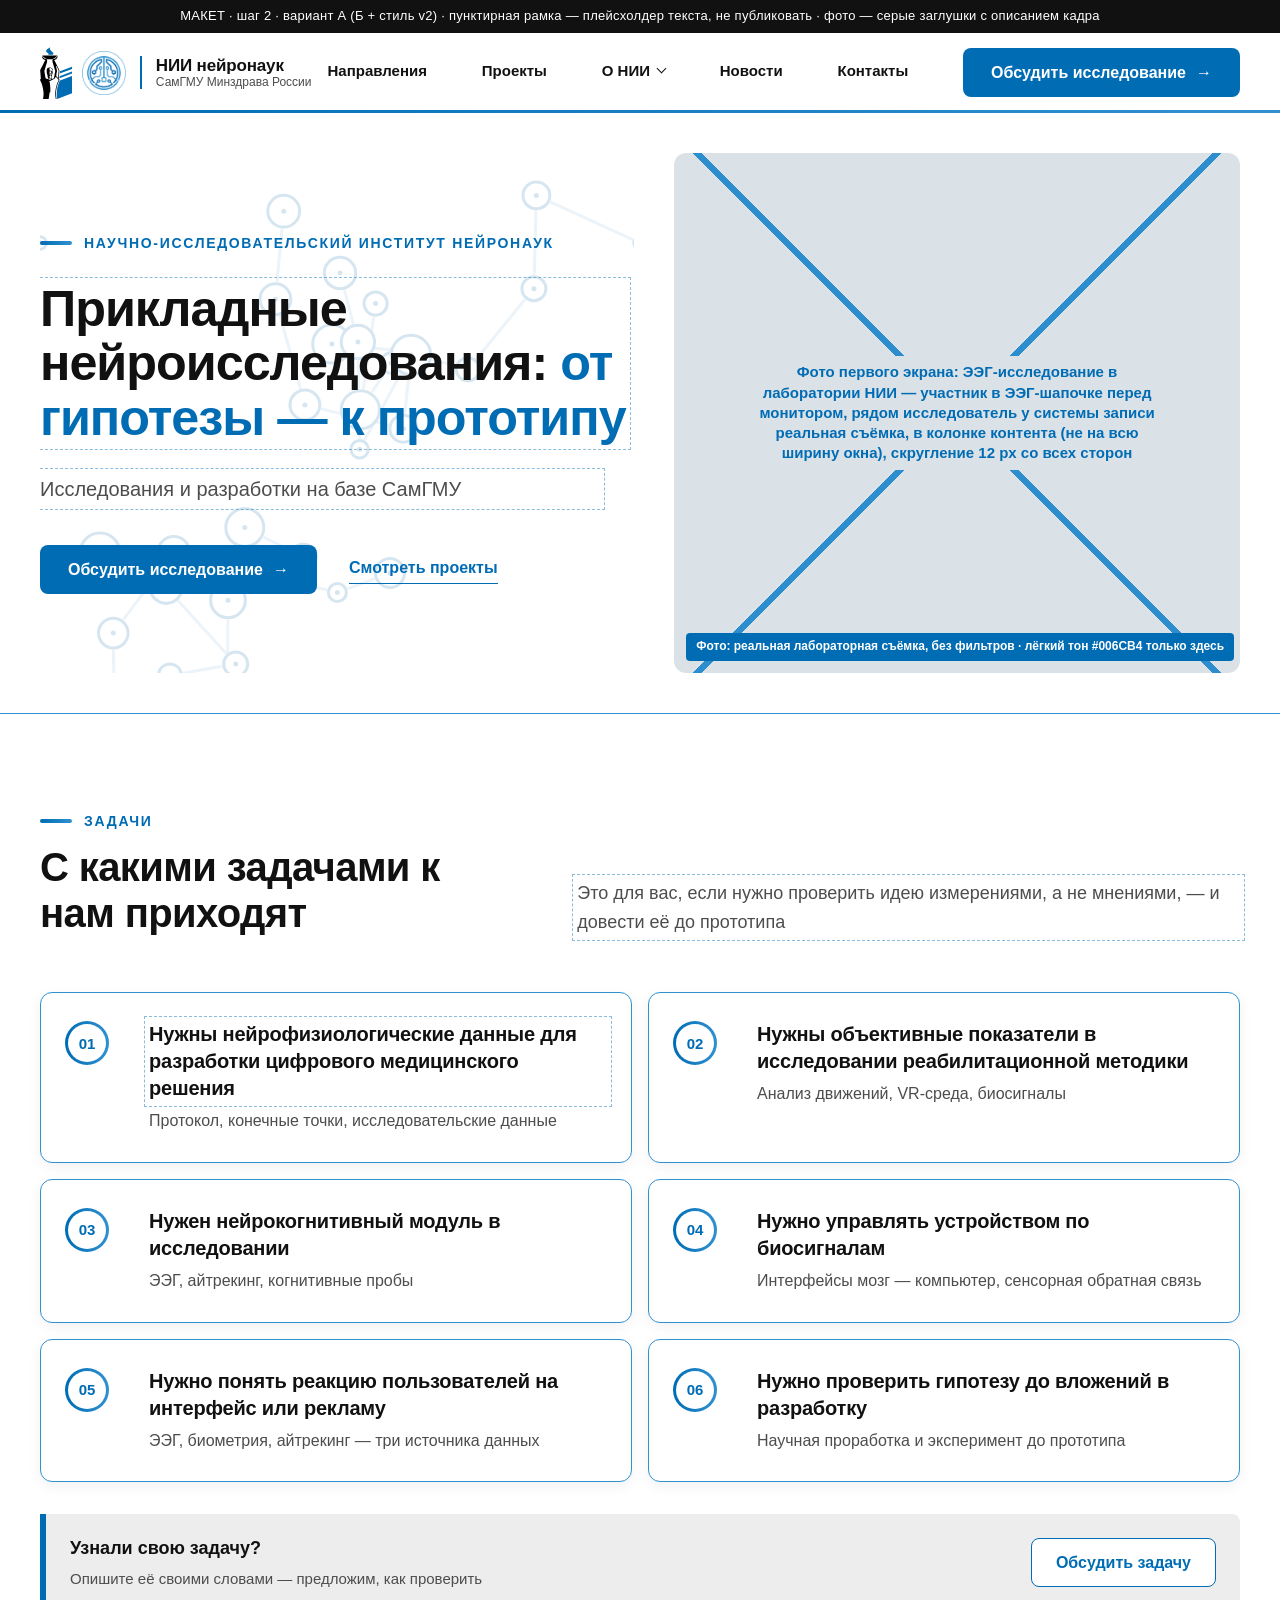
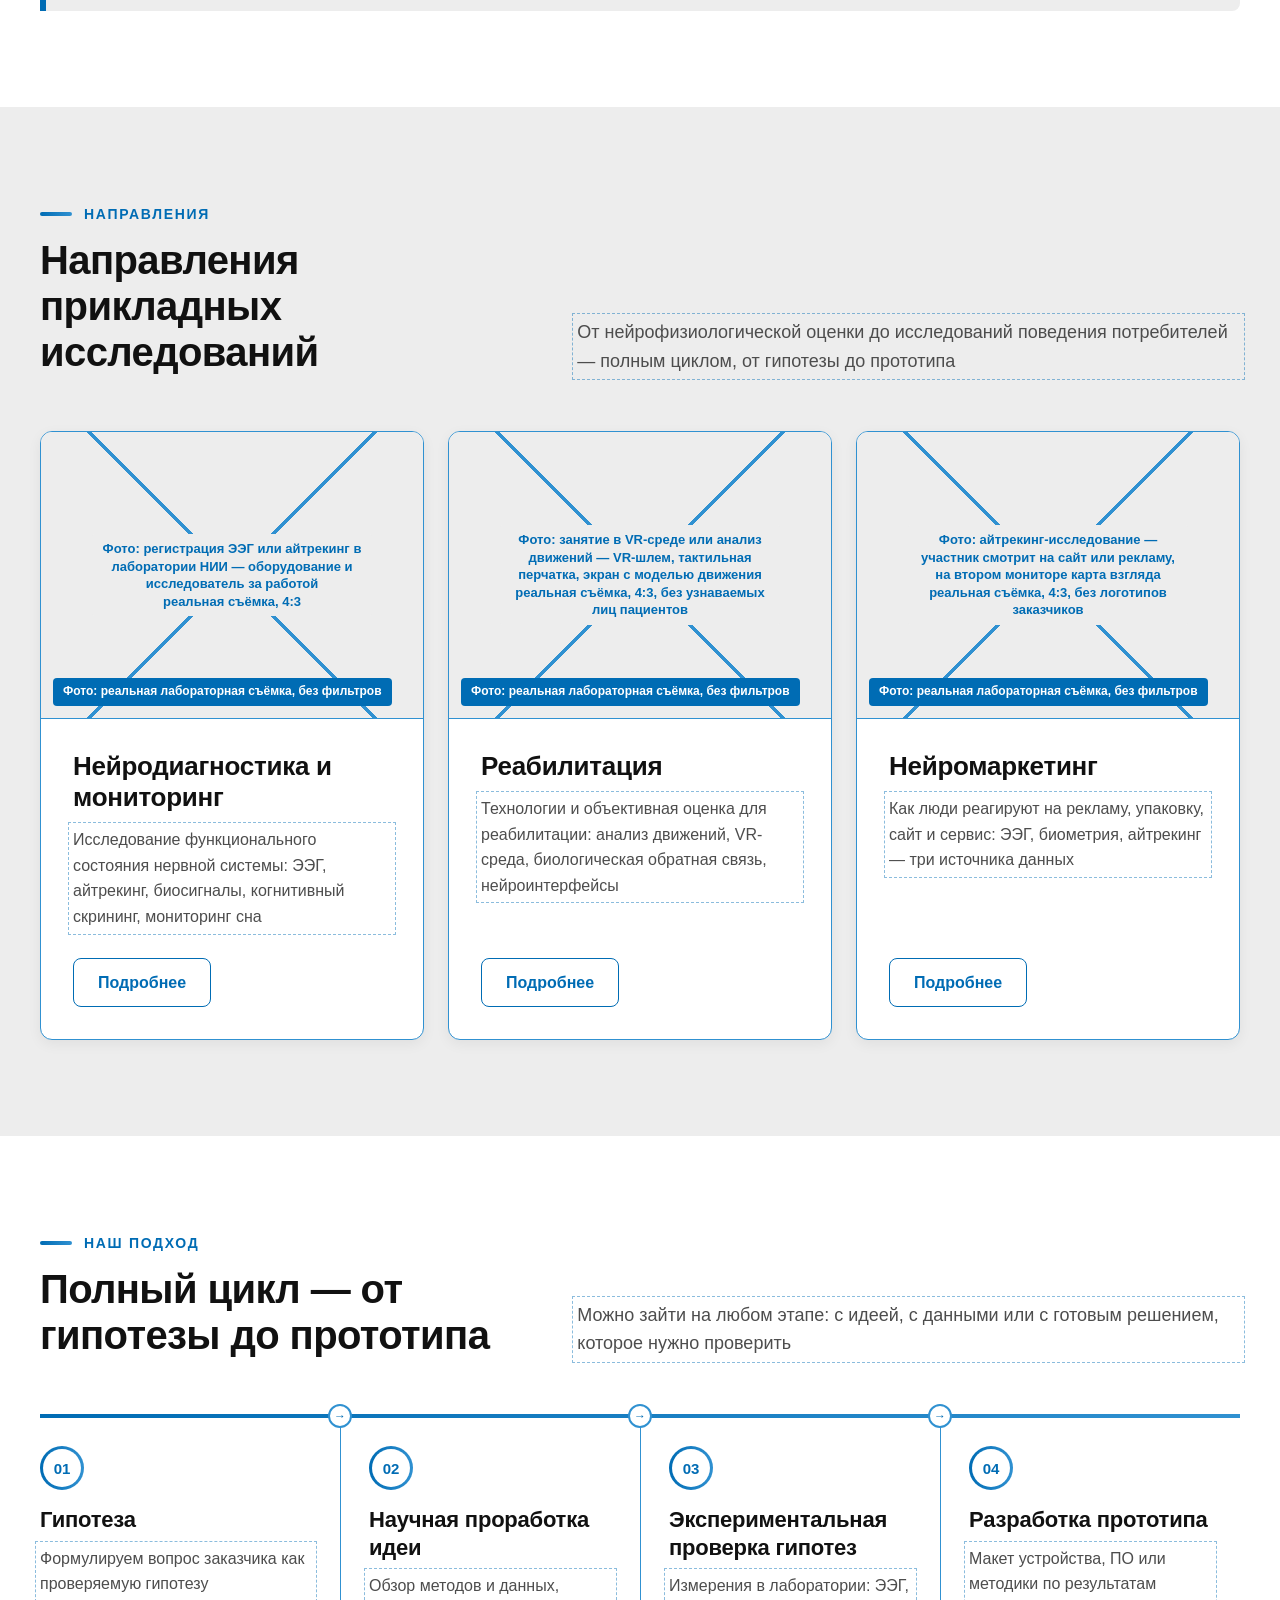
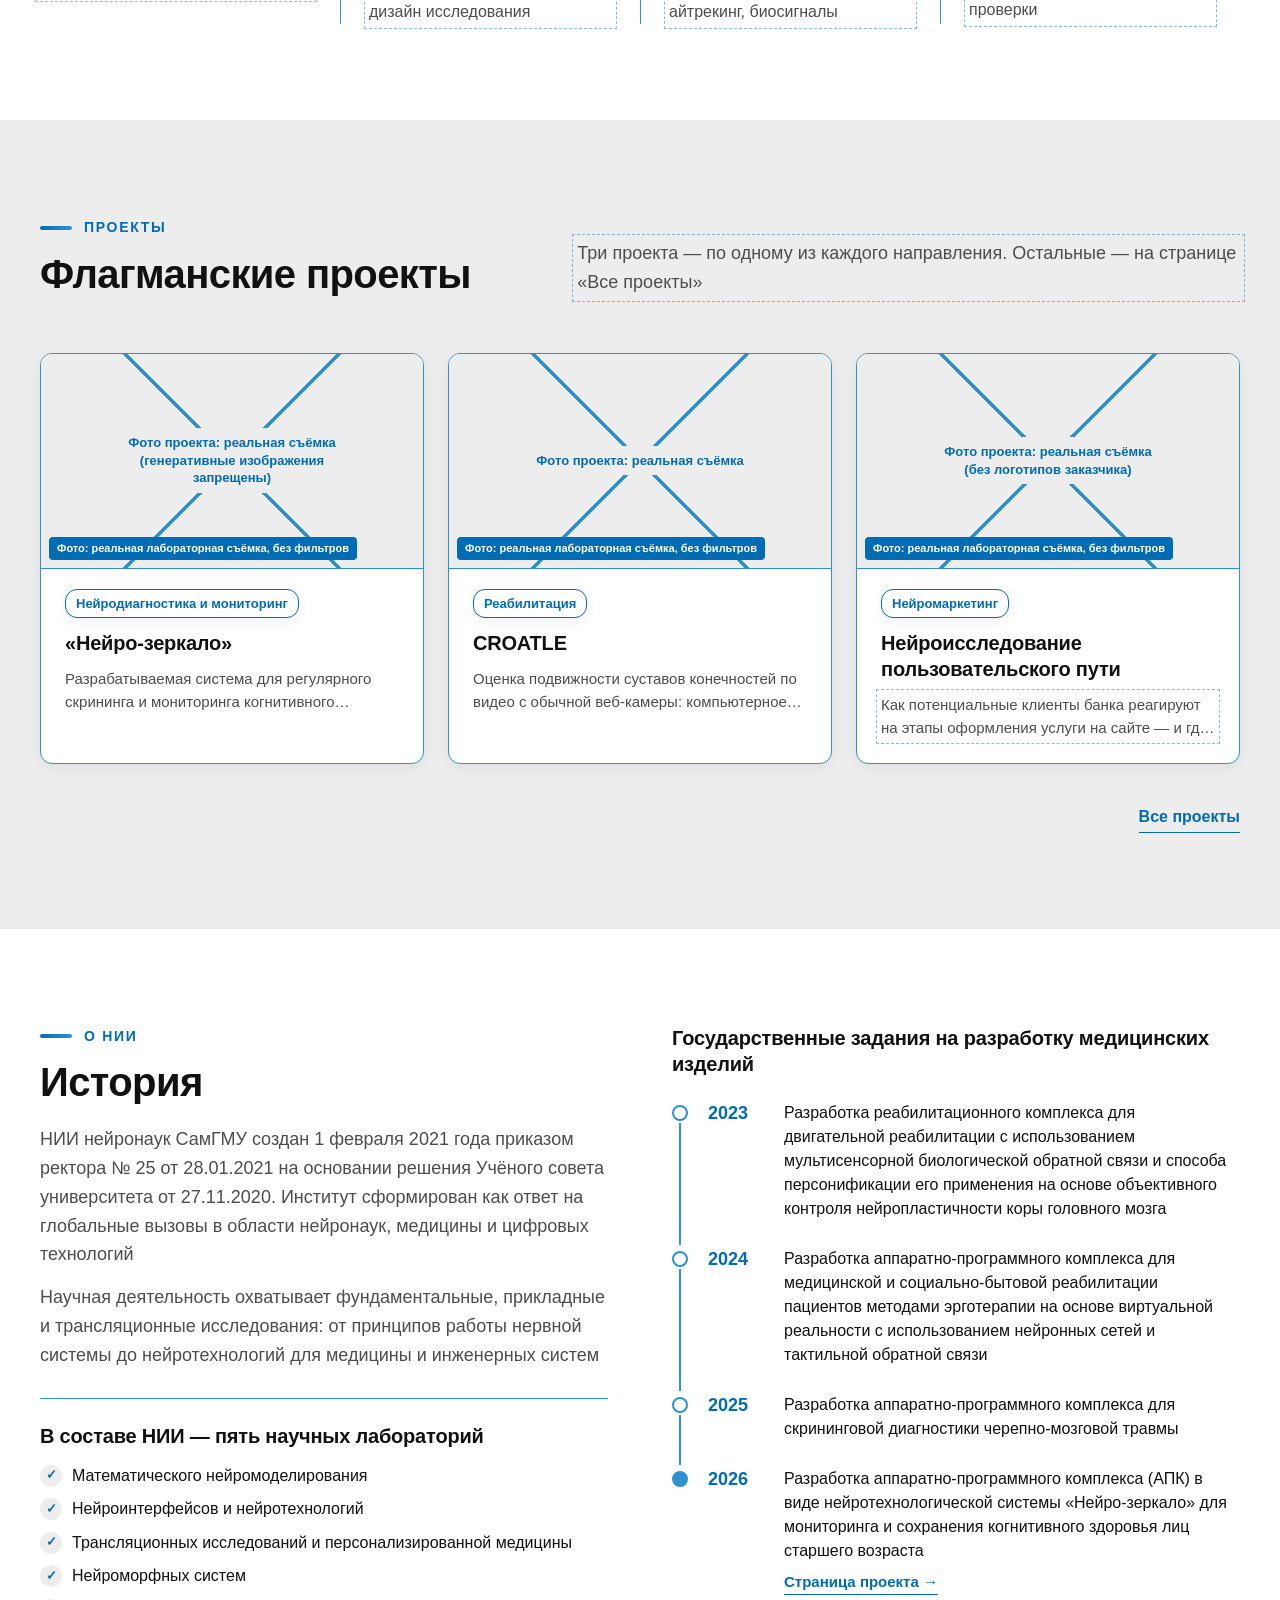
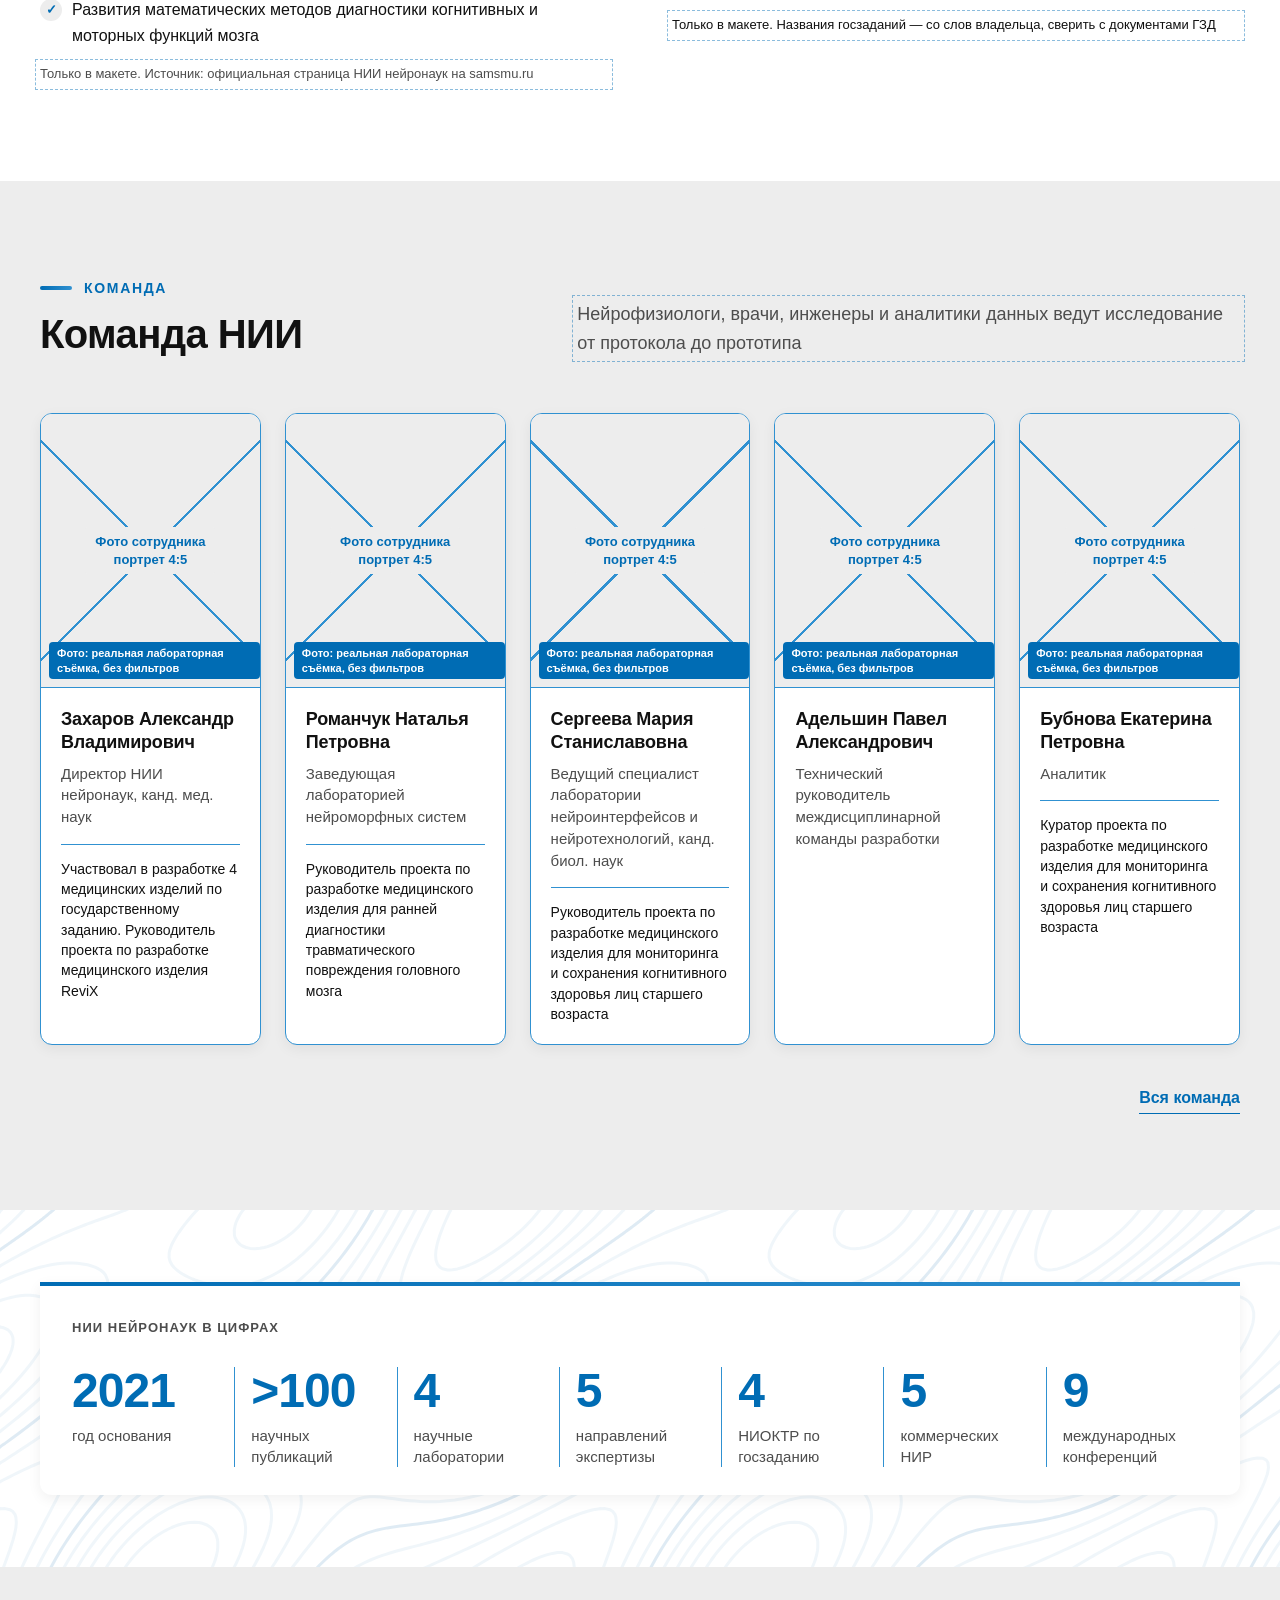
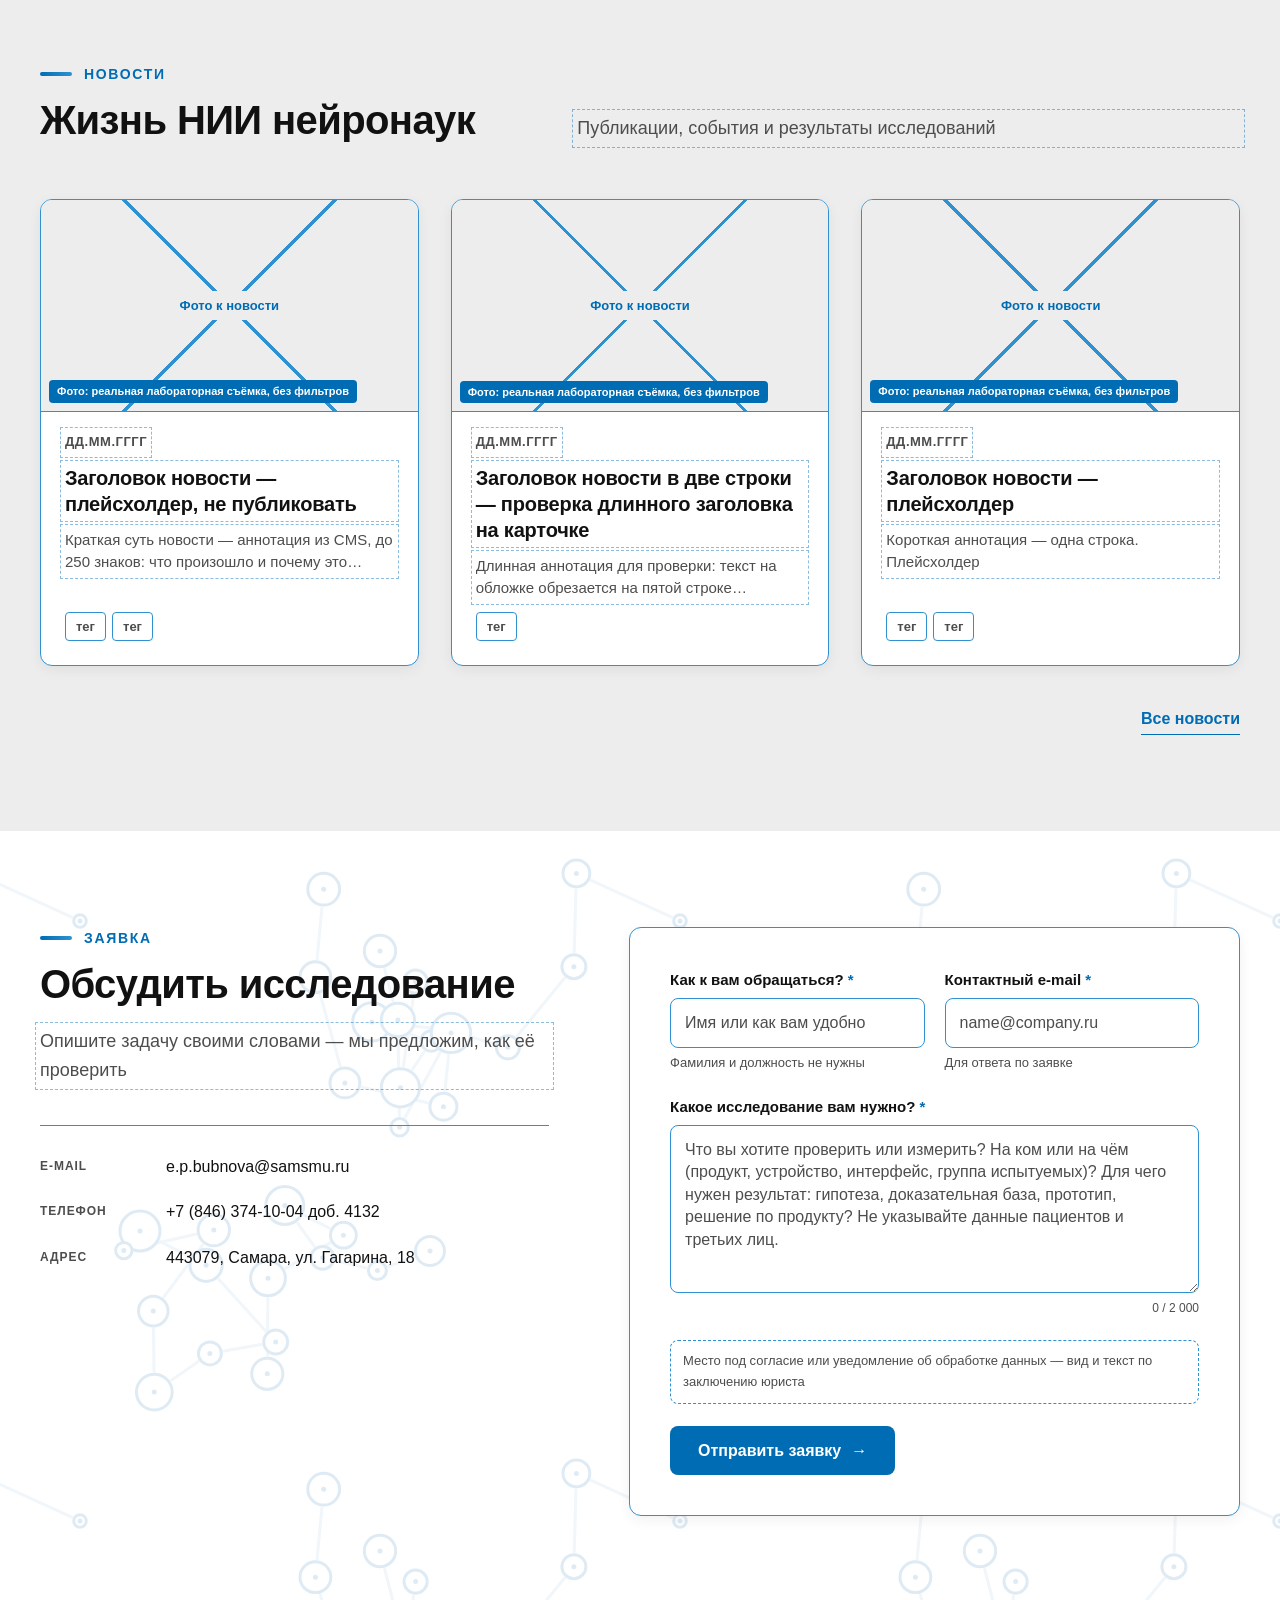
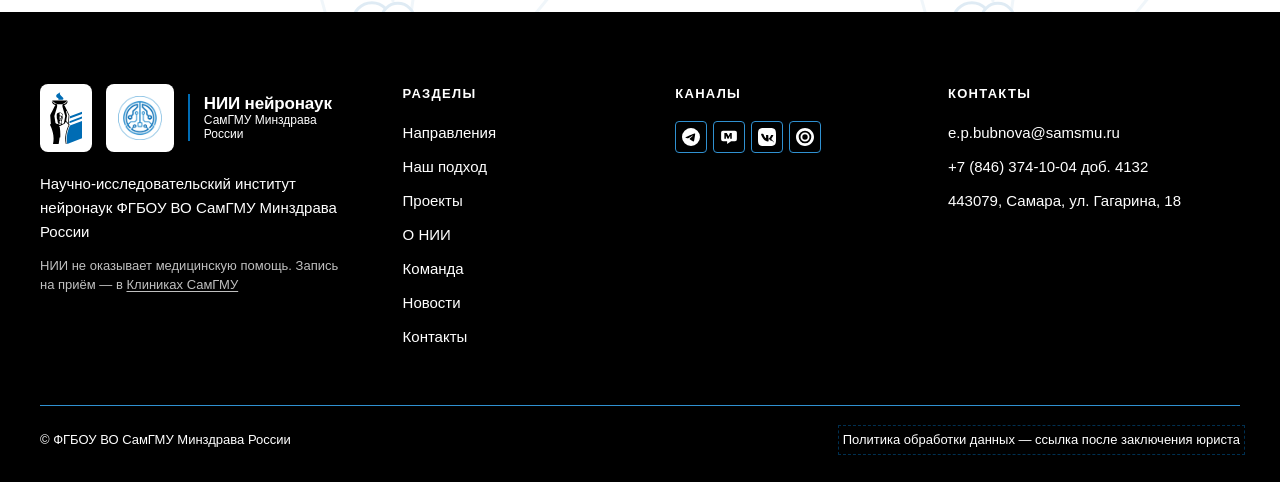
==== commit 9acf1914: "Keep hero wrap side padding so the photo aligns with content. Co-authored-by: Cursor <cursoragent@cu" ====
--- a/01_главная.html
+++ b/01_главная.html
@@ -8,7 +8,8 @@
 <style>
 .hero { position: relative; border-bottom: 1px solid var(--line); }
 /* фото внутри .wrap: рамка не выходит за центральную колонку (max 1280 px) */
-.hero-in { position: relative; display: grid; grid-template-columns: 1.05fr 1fr; gap: 40px; align-items: stretch; min-height: 600px; padding: 40px 0; }
+/* padding-block — боковые 40 px от .wrap сохраняются, иначе фото уезжает правее шапки и блоков */
+.hero-in { position: relative; display: grid; grid-template-columns: 1.05fr 1fr; gap: 40px; align-items: stretch; min-height: 600px; padding-block: 40px; }
 .hero-panel { padding: 48px 8px 48px 0; display: flex; flex-direction: column; justify-content: center; position: relative; isolation: isolate; min-width: 0; }
 .hero-panel::before { content: ""; position: absolute; top: 0; bottom: 0; right: 100%; width: 100vw; background: #fff; }
 /* паттерн 03 «Взгляд» — под текстовой колонкой, не под фото */
@@ -119,7 +120,7 @@
 .fbox .actions { display: flex; align-items: center; gap: 24px; }
 
 @media (max-width: 767px) {
-  .hero-in { display: flex; flex-direction: column; gap: 0; min-height: 0; padding: 0; }
+  .hero-in { display: flex; flex-direction: column; gap: 0; min-height: 0; padding-block: 0; }
   .hero-img { order: -1; }
   .hero-img .photo-ph::after { content: "Фото: реальная лабораторная съёмка, без фильтров"; }
   .hero-panel::after { -webkit-mask-image: linear-gradient(to bottom, transparent calc(100% - 44px), #000 calc(100% - 24px)); mask-image: linear-gradient(to bottom, transparent calc(100% - 44px), #000 calc(100% - 24px)); }
@@ -175,7 +176,7 @@
 }
 
 @media (min-width: 768px) and (max-width: 1023px) {
-  .hero-in { gap: 28px; padding: 32px 0; min-height: 520px; }
+  .hero-in { gap: 28px; padding-block: 32px; min-height: 520px; }
   .hero-panel { padding: 24px 0; }
   .hero-img .photo-ph { min-height: 360px; font-size: 13px; }
   .task { grid-template-columns: 48px 1fr; gap: 16px; padding: 24px 20px; }
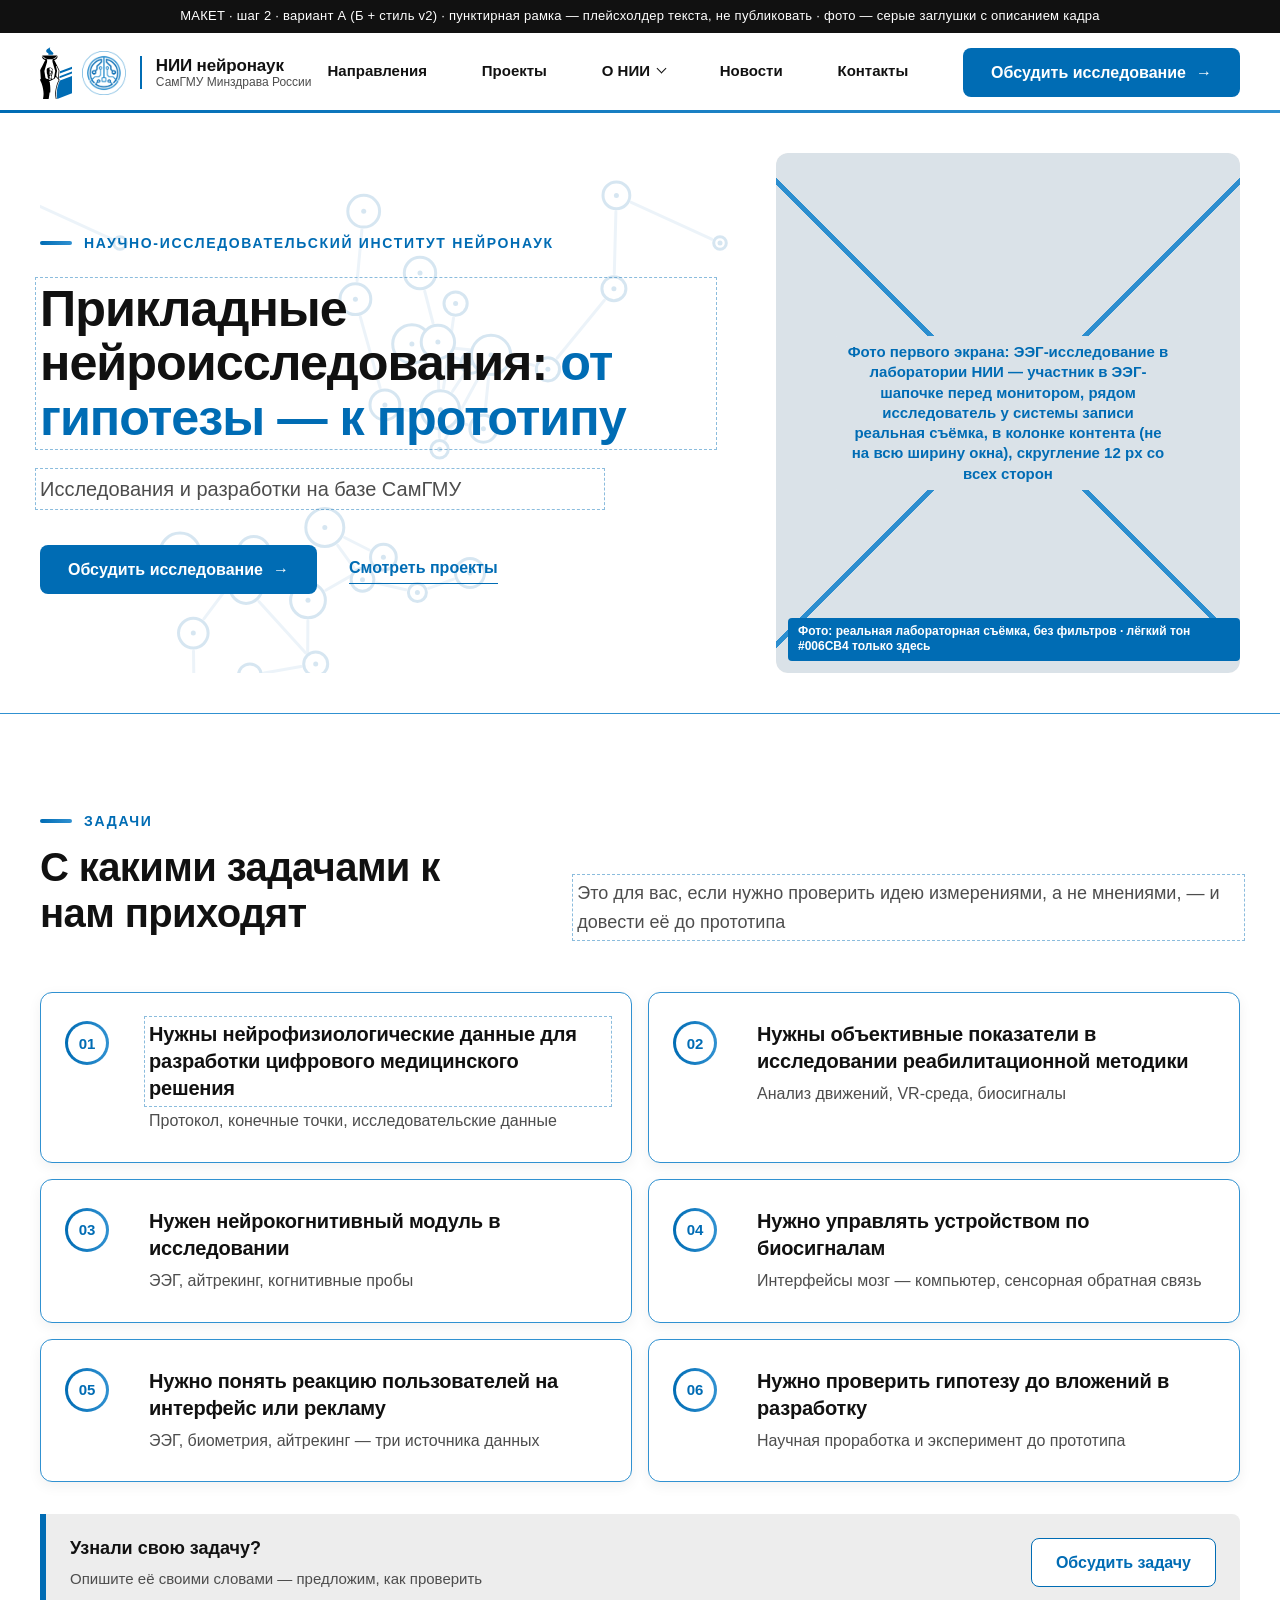
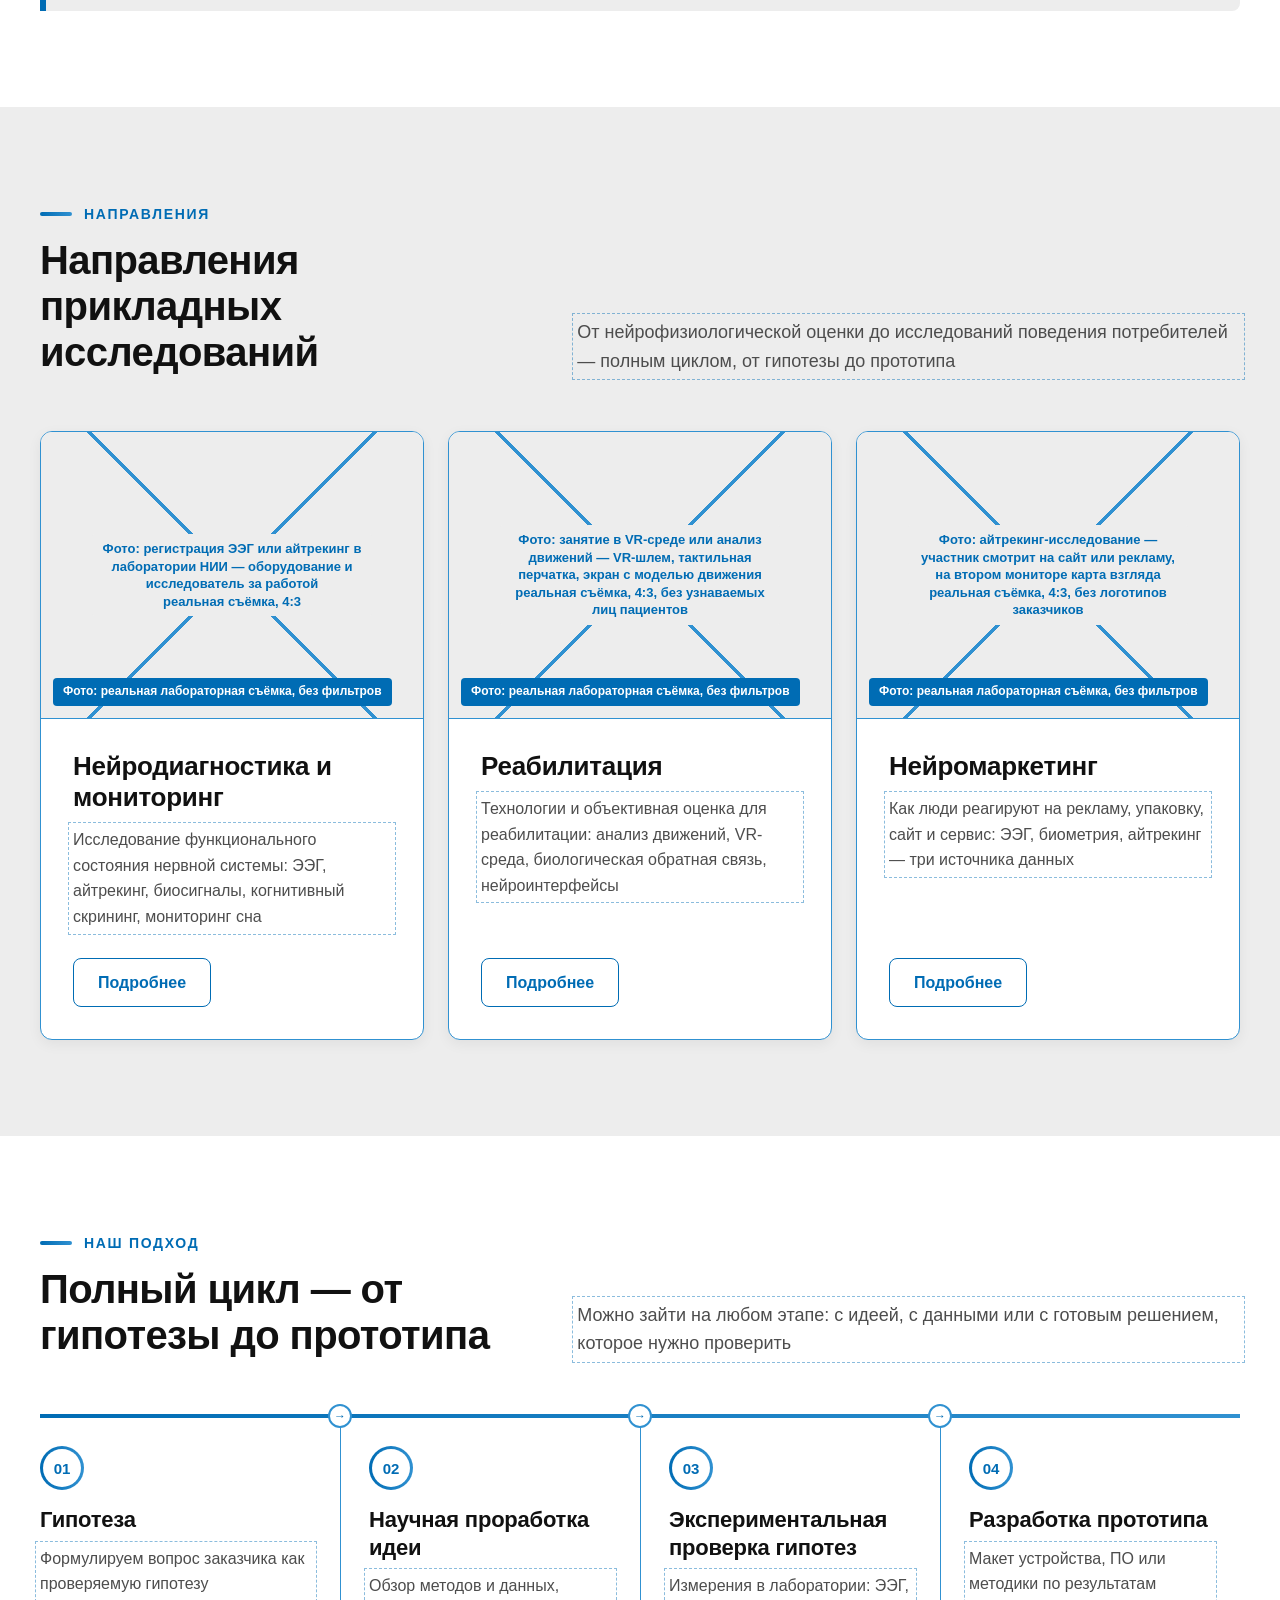
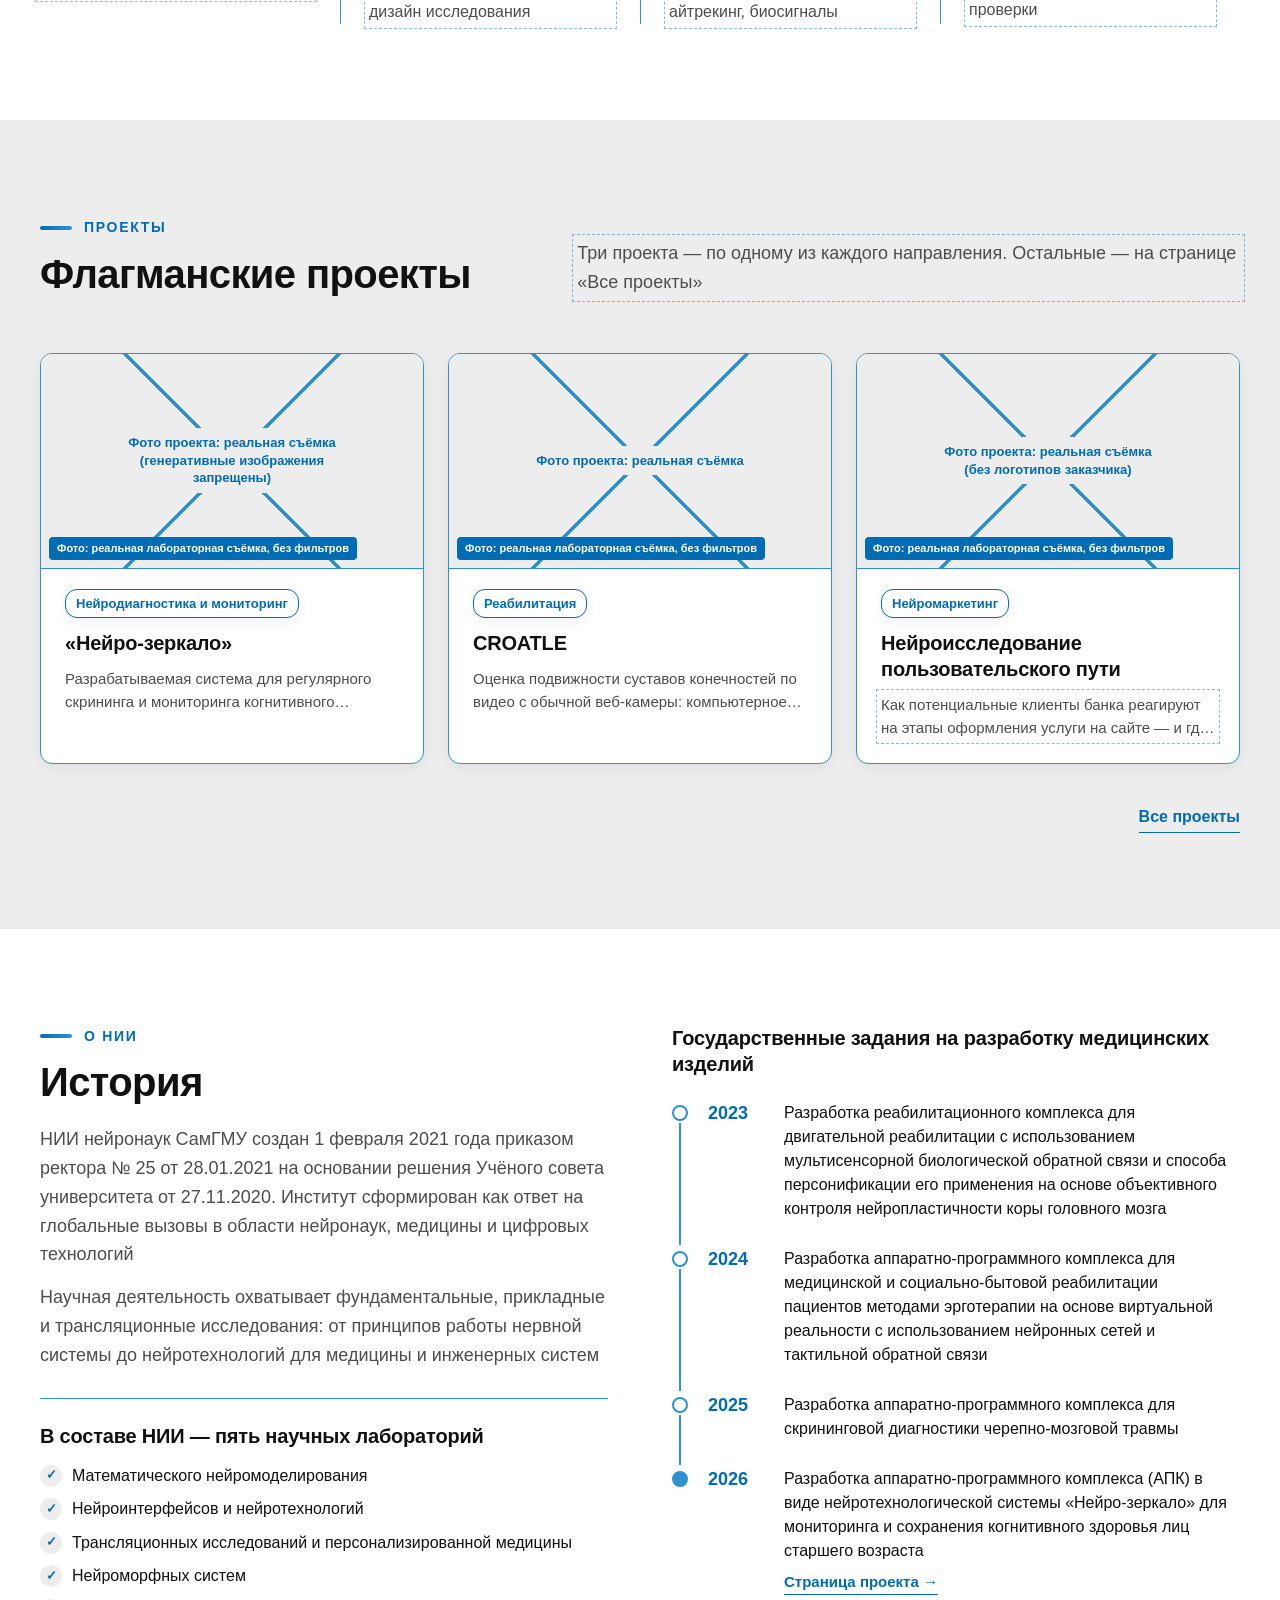
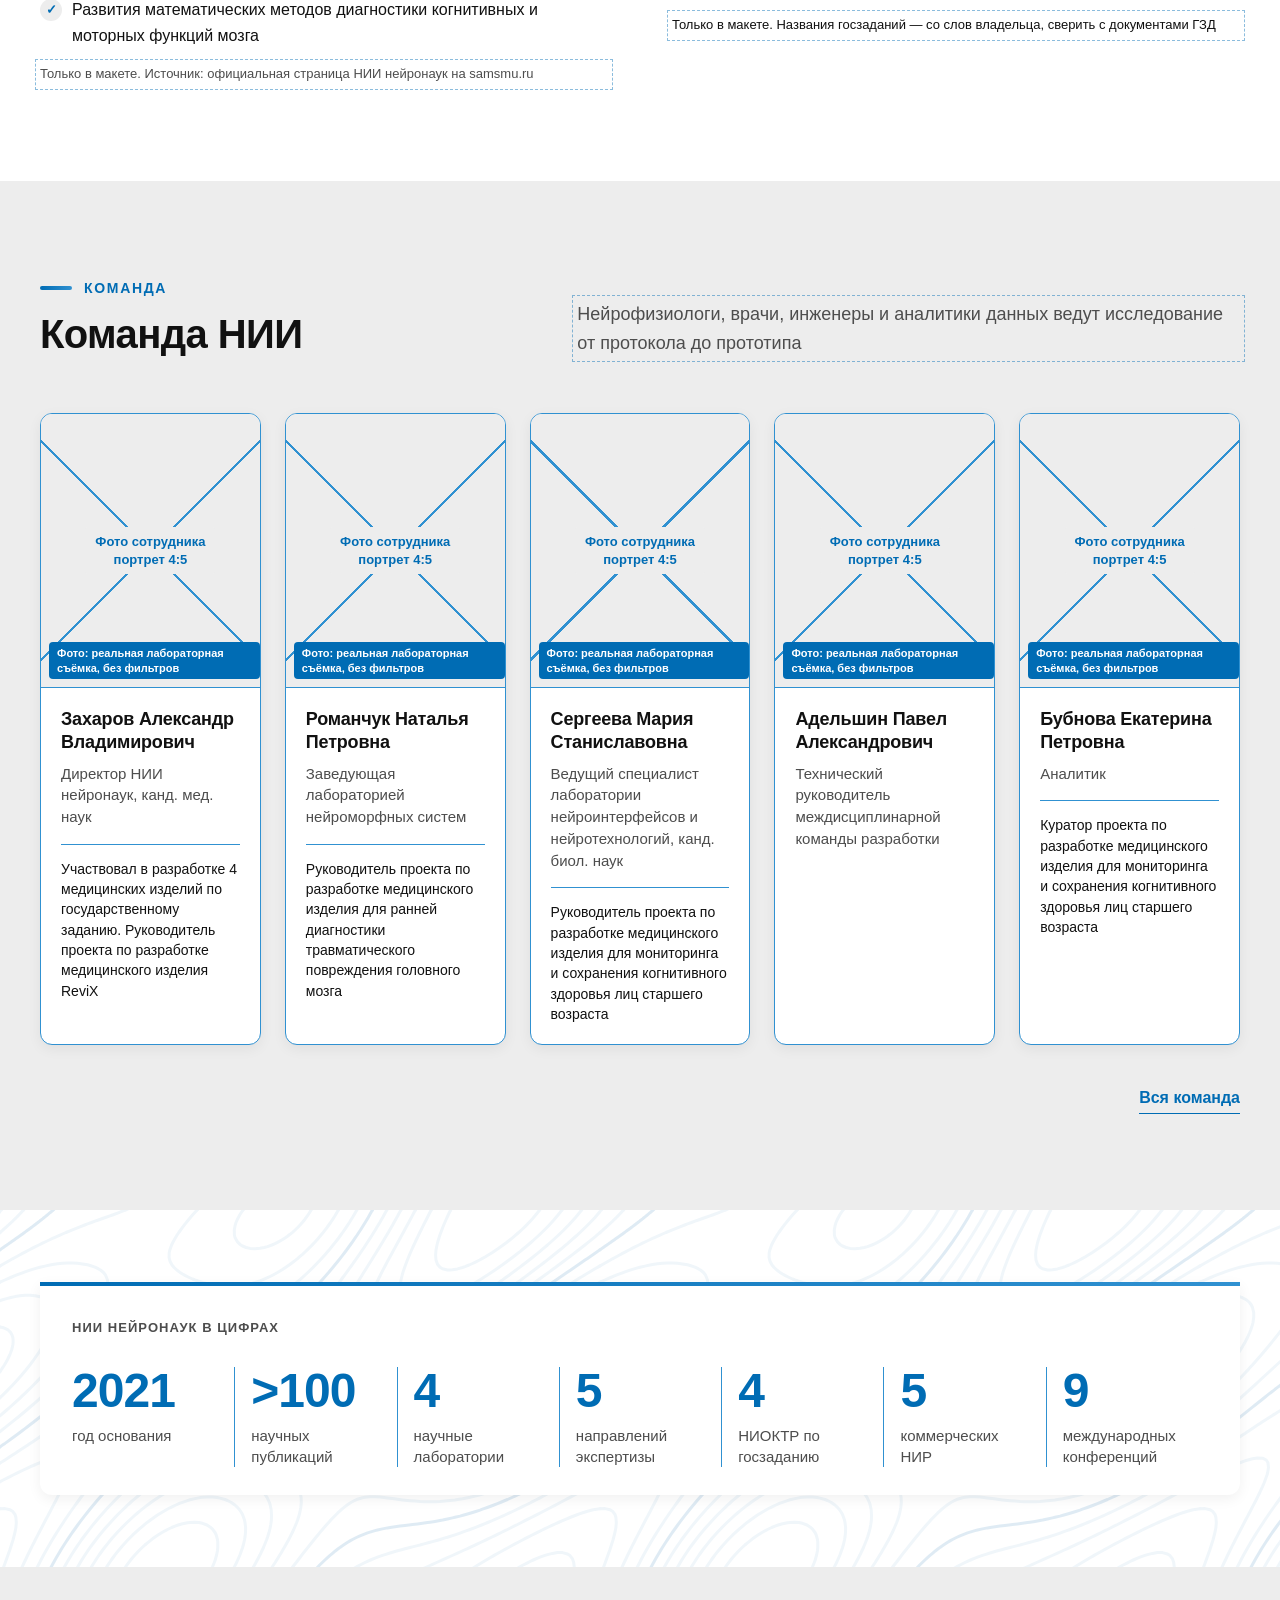
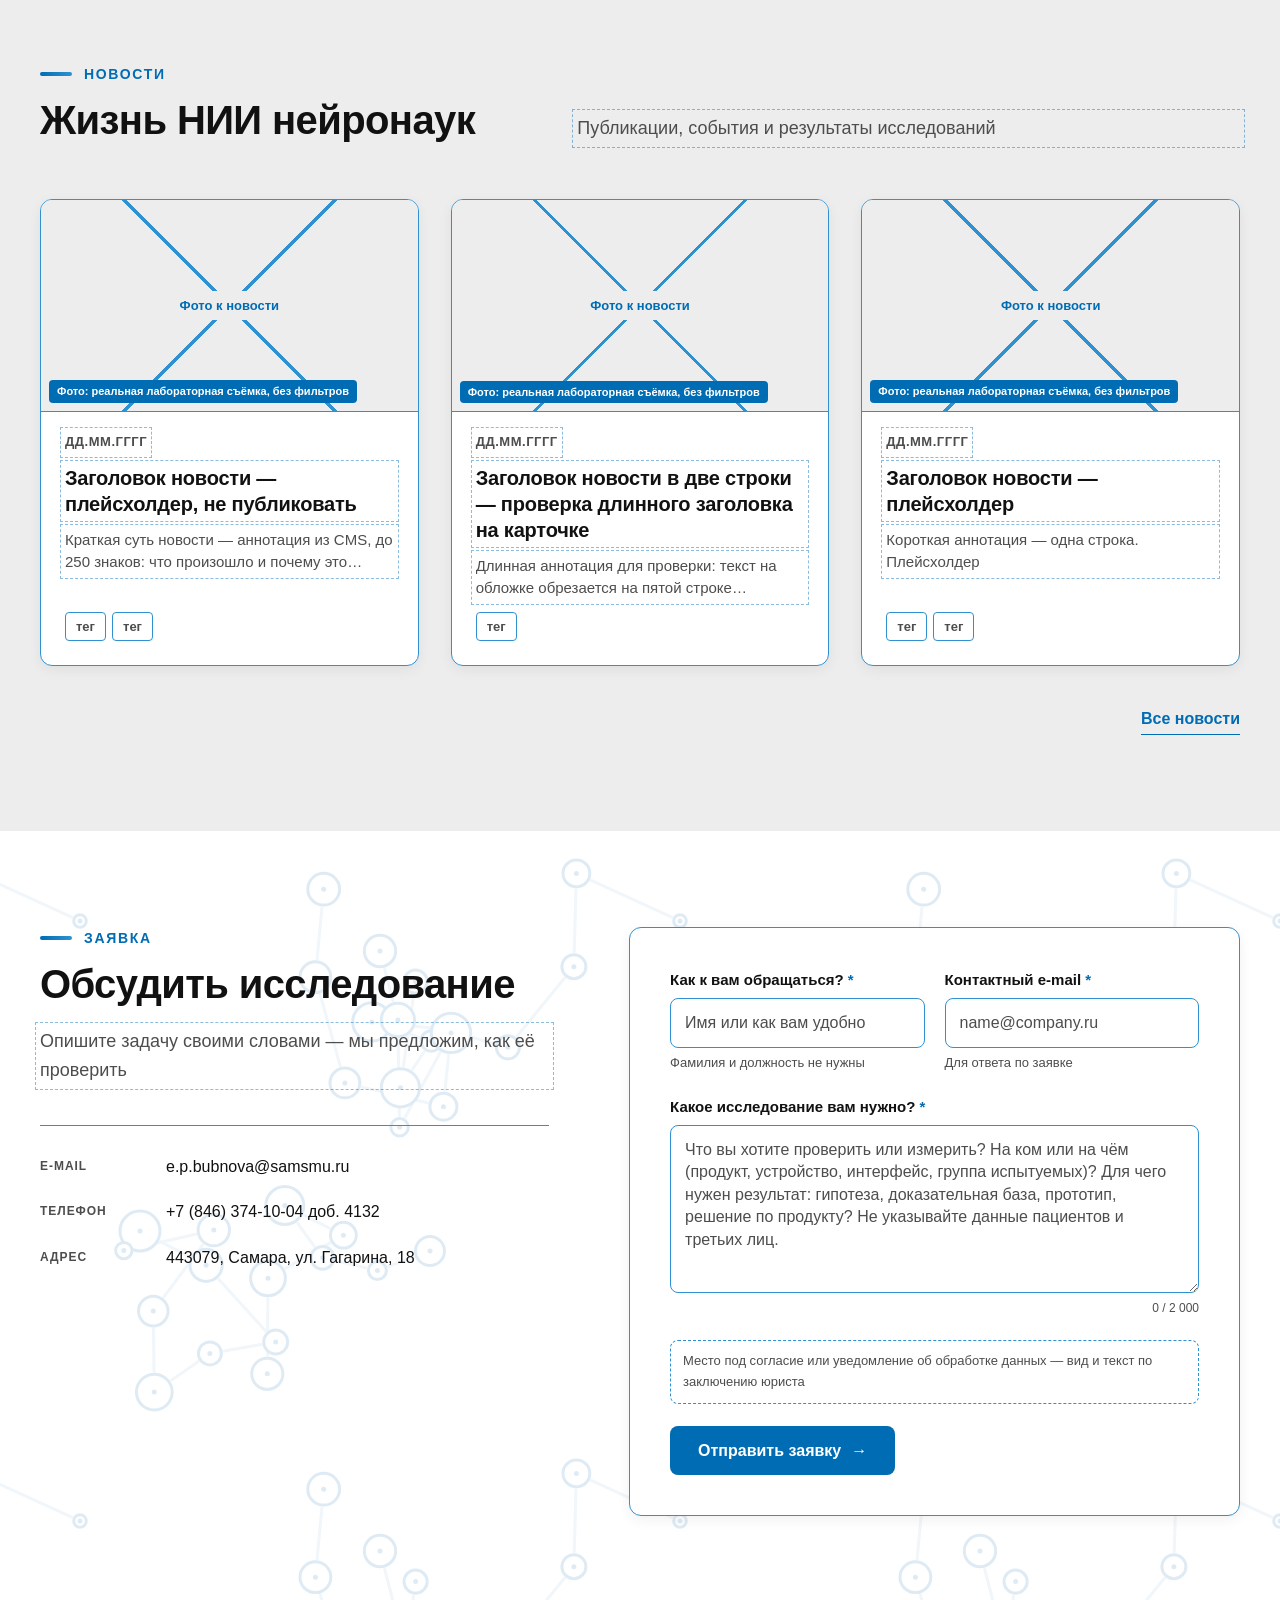
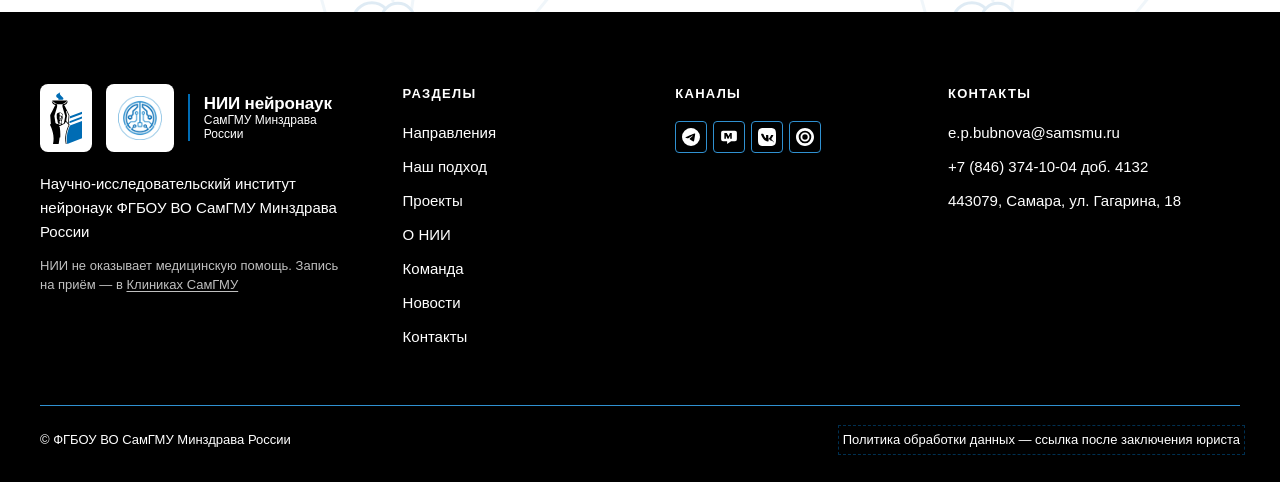
==== commit f3084eb5: "Stop hero pattern from shifting the page left layout. Co-authored-by: Cursor <cursoragent@cursor.com" ====
--- a/01_главная.html
+++ b/01_главная.html
@@ -2,18 +2,19 @@
 <html lang="ru">
 <head>
 <meta charset="utf-8">
+<link rel="icon" href="img/nii-neuro.png" type="image/png">
+<link rel="apple-touch-icon" href="img/nii-neuro.png">
 <meta name="viewport" content="width=device-width, initial-scale=1">
 <title>Главная — макет сайта, вариант А</title>
 <link rel="stylesheet" href="b.css">
 <style>
-.hero { position: relative; border-bottom: 1px solid var(--line); }
-/* фото внутри .wrap: рамка не выходит за центральную колонку (max 1280 px) */
-/* padding-block — боковые 40 px от .wrap сохраняются, иначе фото уезжает правее шапки и блоков */
-.hero-in { position: relative; display: grid; grid-template-columns: 1.05fr 1fr; gap: 40px; align-items: stretch; min-height: 600px; padding-block: 40px; }
-.hero-panel { padding: 48px 8px 48px 0; display: flex; flex-direction: column; justify-content: center; position: relative; isolation: isolate; min-width: 0; }
-.hero-panel::before { content: ""; position: absolute; top: 0; bottom: 0; right: 100%; width: 100vw; background: #fff; }
-/* паттерн 03 «Взгляд» — под текстовой колонкой, не под фото */
-.hero-panel::after { content: ""; position: absolute; z-index: -1; top: 0; bottom: 0; right: 0; left: -100vw; pointer-events: none;
+.hero { position: relative; border-bottom: 1px solid var(--line); overflow-x: clip; }
+/* фото внутри .wrap: правый край совпадает с шапкой; текст шире, чтобы заголовок не ломался */
+/* padding-block — боковые 40 px от .wrap сохраняются */
+.hero-in { position: relative; display: grid; grid-template-columns: minmax(0, 1.35fr) minmax(0, 0.9fr); gap: 40px; align-items: stretch; min-height: 600px; padding-block: 40px; }
+.hero-panel { padding: 48px 24px 48px 0; display: flex; flex-direction: column; justify-content: center; position: relative; isolation: isolate; min-width: 0; }
+/* паттерн 03 «Взгляд» только под текстом — без left:-100vw (иначе страница раздувается и контент уезжает вправо) */
+.hero-panel::after { content: ""; position: absolute; z-index: -1; inset: 0; pointer-events: none;
   background: url("patterns/03_vzglyad_B.svg") 0 0/var(--pat-size) repeat; opacity: var(--pat-opacity-hero); }
 .hero-img { position: relative; min-width: 0; min-height: 0; }
 .hero-img .photo-ph { height: 100%; min-height: 480px; aspect-ratio: auto; font-size: 15px; border-radius: var(--photo-radius); }
@@ -38,7 +39,7 @@
 .task:hover .n, .task.is-hover .n { background: linear-gradient(var(--accent), var(--accent)) padding-box, #fff border-box; color: #fff; }
 
 /* отдельные карточки с зазором — чтобы scale при наведении не обрезался общей рамкой */
-.dirs { display: grid; grid-template-columns: repeat(3, 1fr); gap: 24px; }
+.dirs { display: grid; grid-template-columns: repeat(3, 1fr); gap: 24px; padding: 4px; margin: -4px; }
 .dir { display: flex; flex-direction: column; background: #fff; border: 1px solid var(--line); border-radius: var(--r-lg); overflow: hidden; box-shadow: var(--sh-md); }
 .dir .photo-ph { aspect-ratio: 4/3; border-bottom: 1px solid var(--line); border-radius: 0; }
 .dir-body { padding: 32px; display: flex; flex-direction: column; flex: 1; }
@@ -80,8 +81,8 @@
 .tl .more-l:hover { color: var(--accent-hover); }
 .gzd .hist-src { font-size: 13px; margin-top: 20px; }
 
-.flag { display: grid; grid-template-columns: repeat(3, 1fr); gap: 24px; }
-.staff5 { display: grid; grid-template-columns: repeat(5, 1fr); gap: 24px; }
+.flag { display: grid; grid-template-columns: repeat(3, 1fr); gap: 24px; padding: 8px; margin: -8px; }
+.staff5 { display: grid; grid-template-columns: repeat(5, 1fr); gap: 24px; padding: 8px; margin: -8px; }
 .staff { display: flex; flex-direction: column; background: #fff; border: 1px solid var(--line); border-radius: var(--r-lg); overflow: hidden; box-shadow: var(--sh-md); }
 .staff:hover { border-color: var(--mark); }
 .staff .photo-ph { aspect-ratio: 4/5; border-bottom: 1px solid var(--line); border-radius: 0; }
@@ -104,7 +105,7 @@
 .nums .num:nth-child(2) { padding-left: 0; }
 .nums .num b { display: block; font-size: 48px; font-weight: 700; color: var(--accent); line-height: 1; margin-bottom: 10px; letter-spacing: -.02em; white-space: nowrap; }
 .nums .num small { display: block; font-size: 15px; line-height: 1.4; color: var(--muted); }
-.news { display: grid; grid-template-columns: repeat(3, 1fr); gap: 32px; }
+.news { display: grid; grid-template-columns: repeat(3, 1fr); gap: 32px; padding: 8px; margin: -8px; }
 
 
 .cform { display: grid; grid-template-columns: 1fr 1.2fr; gap: 80px; }
--- a/b.css
+++ b/b.css
@@ -19,8 +19,8 @@
 /* 100cqw — ширина окна без полосы прокрутки: полосы паттерна на всю ширину не дают горизонтальной прокрутки */
 main { container-type: inline-size; }
 * { box-sizing: border-box; margin: 0; padding: 0; }
-html { scroll-behavior: smooth; }
-body { animation: page-in .32s ease; }
+html { scroll-behavior: smooth; overflow-x: clip; }
+body { animation: page-in .32s ease; overflow-x: clip; }
 @keyframes page-in { from { opacity: 0; } to { opacity: 1; } }
 body.is-leave { animation: none; opacity: 0; transition: opacity .28s ease; }
 @media (prefers-reduced-motion: reduce) {
@@ -150,8 +150,8 @@
 .status.ph-st::before { background: transparent; border: 1.5px solid var(--muted); }
 
 /* Карточка проекта */
-.pcard { display: flex; flex-direction: column; background: #fff; border: 1px solid var(--line); border-radius: var(--r-lg); overflow: hidden; box-shadow: var(--sh-md); transition: transform .25s ease, border-color .2s, box-shadow .25s ease; }
-.pcard:hover, .pcard.is-hover { border-color: var(--mark); box-shadow: 0 18px 40px rgba(0,0,0,.14); transform: translateY(-4px) scale(1.03); z-index: 1; }
+.pcard { display: flex; flex-direction: column; background: #fff; border: 1px solid var(--line); border-radius: var(--r-lg); overflow: hidden; box-shadow: var(--sh-md); position: relative; transition: transform .28s cubic-bezier(.22,1,.36,1), border-color .2s, box-shadow .28s ease; }
+.pcard:hover, .pcard.is-hover { border-color: var(--mark); box-shadow: 0 22px 48px rgba(0,0,0,.18); transform: translateY(-8px) scale(1.05); z-index: 2; }
 .pcard .photo-ph { border-bottom: 1px solid var(--line); border-radius: 0; }
 .pcard-b { padding: 20px 24px 24px; display: flex; flex-direction: column; align-items: flex-start; gap: 12px; flex: 1; }
 .pcard .tag { white-space: nowrap; }
@@ -167,8 +167,8 @@
 .pcard .nc-lead { font-size: 15px; }
 
 /* Карточка новости — как у проекта: рамка, тень, обложка + тело; краткая суть на обложке при наведении */
-.ncard { display: flex; flex-direction: column; background: #fff; border: 1px solid var(--line); border-radius: var(--r-lg); overflow: hidden; box-shadow: var(--sh-md); transition: transform .25s ease, border-color .2s, box-shadow .25s ease; }
-.ncard:hover, .ncard.is-hover { border-color: var(--mark); box-shadow: 0 18px 40px rgba(0,0,0,.14); transform: translateY(-4px) scale(1.03); z-index: 1; }
+.ncard { display: flex; flex-direction: column; background: #fff; border: 1px solid var(--line); border-radius: var(--r-lg); overflow: hidden; box-shadow: var(--sh-md); position: relative; transition: transform .28s cubic-bezier(.22,1,.36,1), border-color .2s, box-shadow .28s ease; }
+.ncard:hover, .ncard.is-hover { border-color: var(--mark); box-shadow: 0 22px 48px rgba(0,0,0,.18); transform: translateY(-8px) scale(1.05); z-index: 2; }
 .ncard .photo-ph { border-bottom: 1px solid var(--line); border-radius: 0; }
 .ncard-b { padding: 20px 24px 24px; display: flex; flex-direction: column; align-items: flex-start; gap: 12px; flex: 1; width: 100%; box-sizing: border-box; }
 .ncard-b .nmeta, .ncard-b .tags { width: 100%; }
@@ -190,27 +190,21 @@
   .nc-lead { display: -webkit-box; -webkit-line-clamp: 3; -webkit-box-orient: vertical; overflow: hidden; }
 }
 
-/* Карточки направлений / команды: то же приближение при наведении (классы на страницах) */
+/* Карточки направлений / команды / проектов / новостей: приближение к зрителю */
 .dir, .staff, .person {
-  transition: transform .25s ease, border-color .2s, box-shadow .25s ease;
+  position: relative;
+  transition: transform .28s cubic-bezier(.22,1,.36,1), border-color .2s, box-shadow .28s ease;
 }
 .dir:hover, .dir.is-hover,
 .staff:hover, .staff.is-hover,
 .person:hover, .person.is-hover {
-  transform: translateY(-4px) scale(1.03);
-  box-shadow: 0 18px 40px rgba(0,0,0,.14);
-  z-index: 1;
-}
-@media (prefers-reduced-motion: reduce) {
-  .pcard, .ncard, .dir, .staff, .person { transition: border-color .2s, box-shadow .2s; }
-  .pcard:hover, .pcard.is-hover, .ncard:hover, .ncard.is-hover,
-  .dir:hover, .dir.is-hover, .staff:hover, .staff.is-hover,
-  .person:hover, .person.is-hover { transform: none; }
-}
-@media (hover: none) {
-  .pcard:hover, .pcard.is-hover, .ncard:hover, .ncard.is-hover,
-  .dir:hover, .dir.is-hover, .staff:hover, .staff.is-hover,
-  .person:hover, .person.is-hover { transform: none; }
+  transform: translateY(-8px) scale(1.05);
+  box-shadow: 0 22px 48px rgba(0,0,0,.18);
+  z-index: 2;
+}
+/* сетки не обрезают увеличенную карточку */
+.dirs, .flag, .news, .staff5, .people, .grid, .plist {
+  overflow: visible;
 }
 
 /* Поля формы */
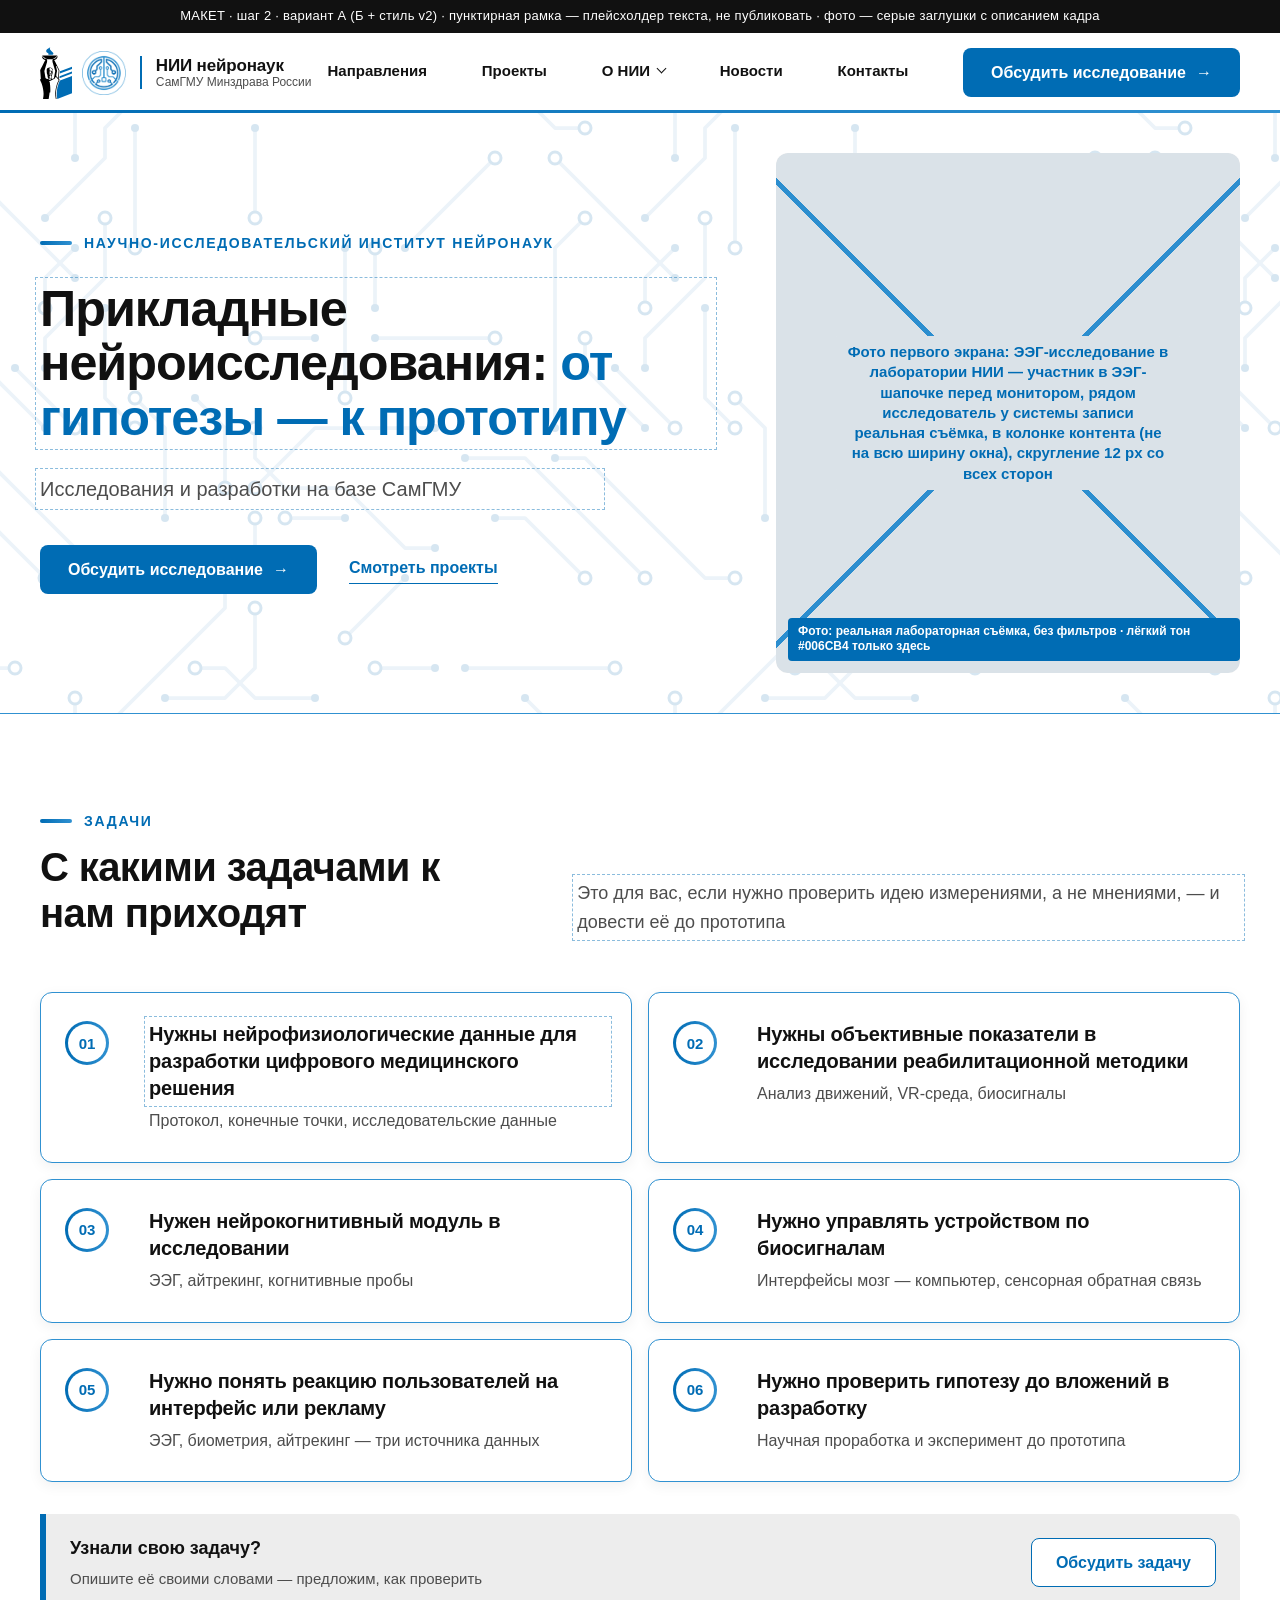
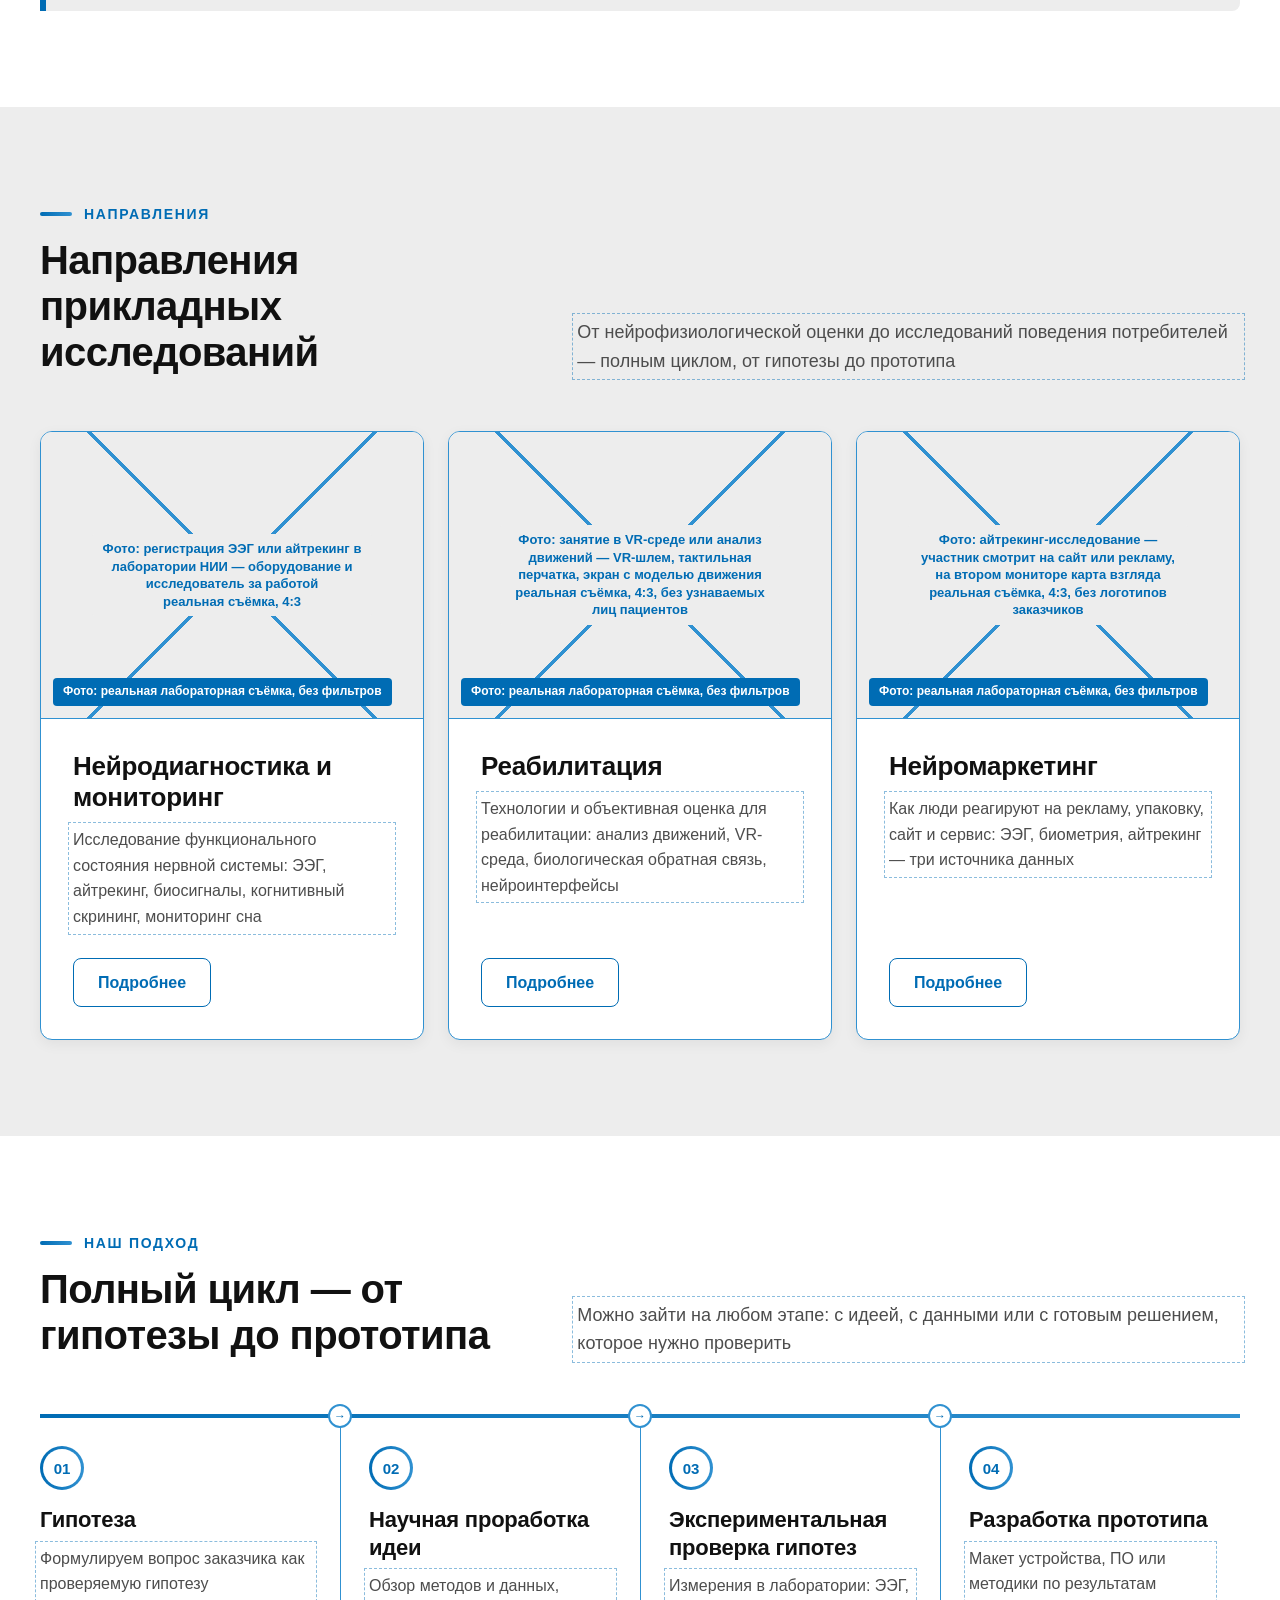
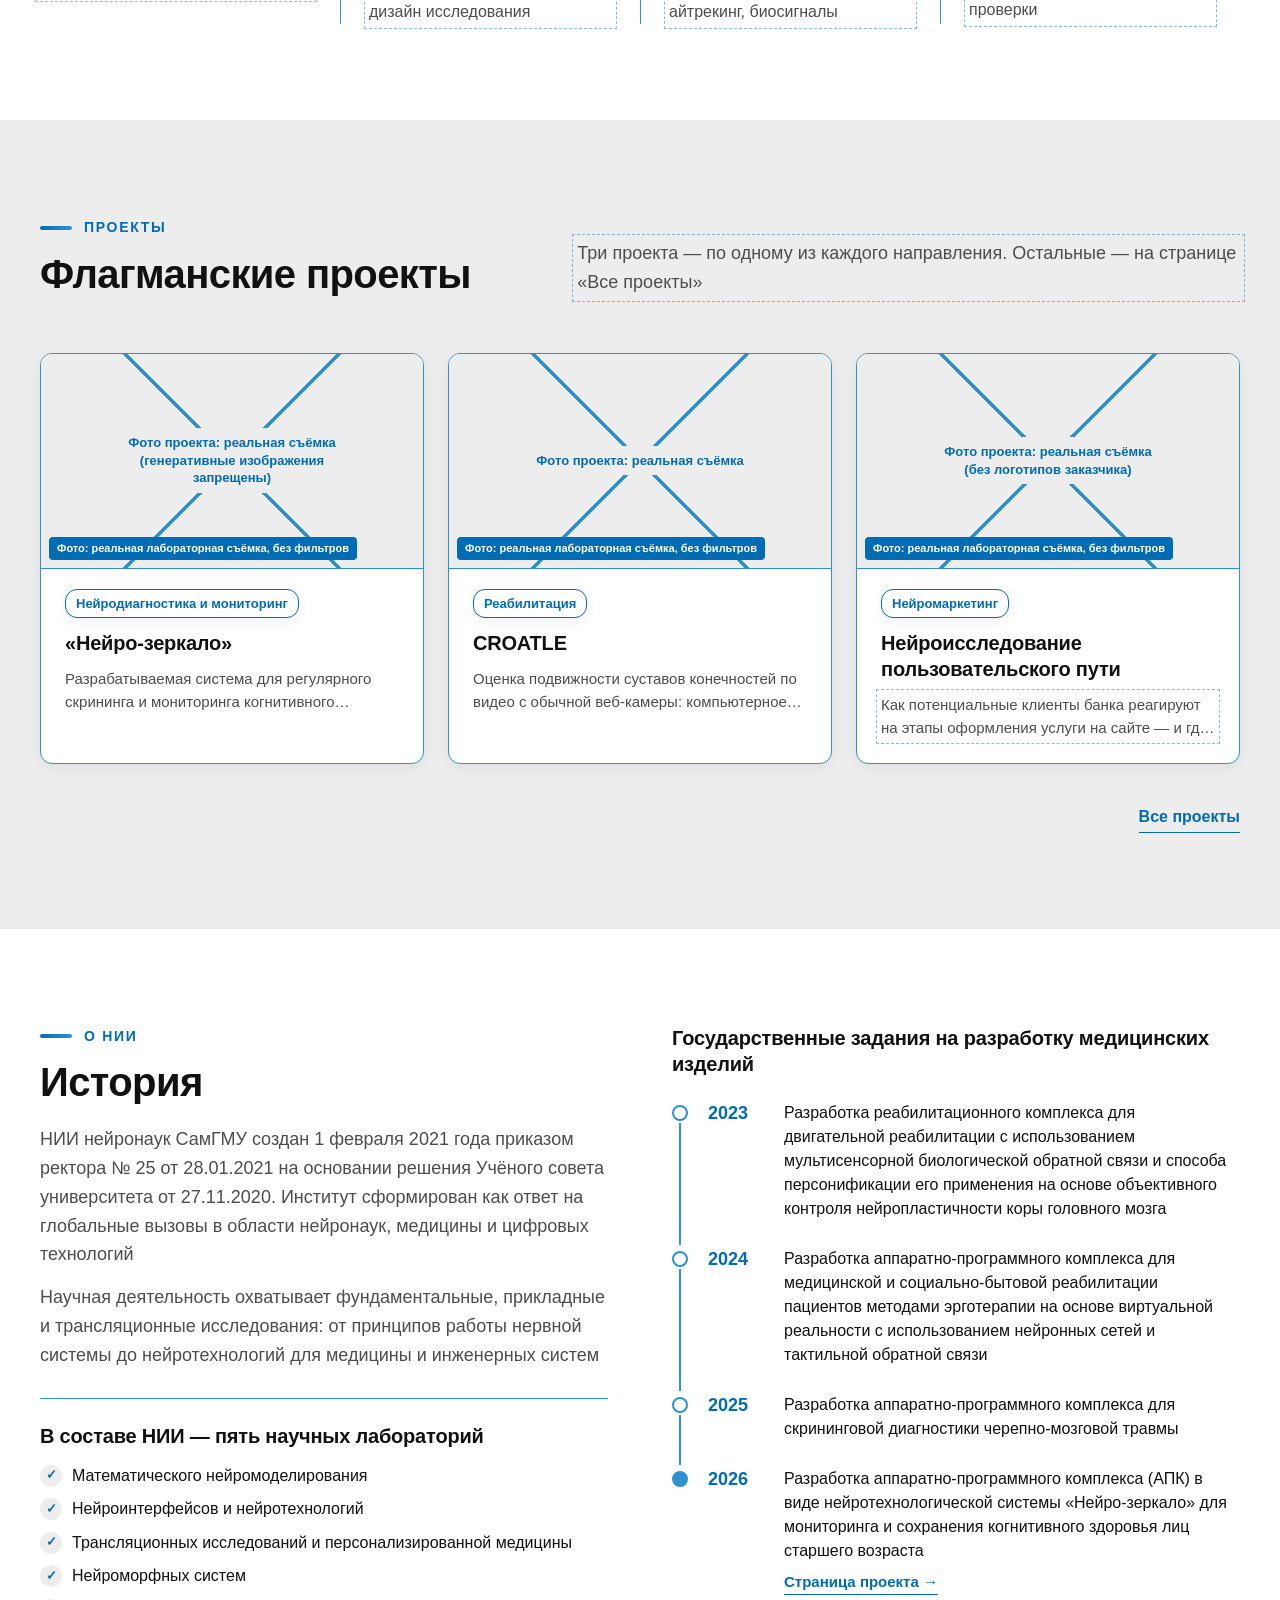
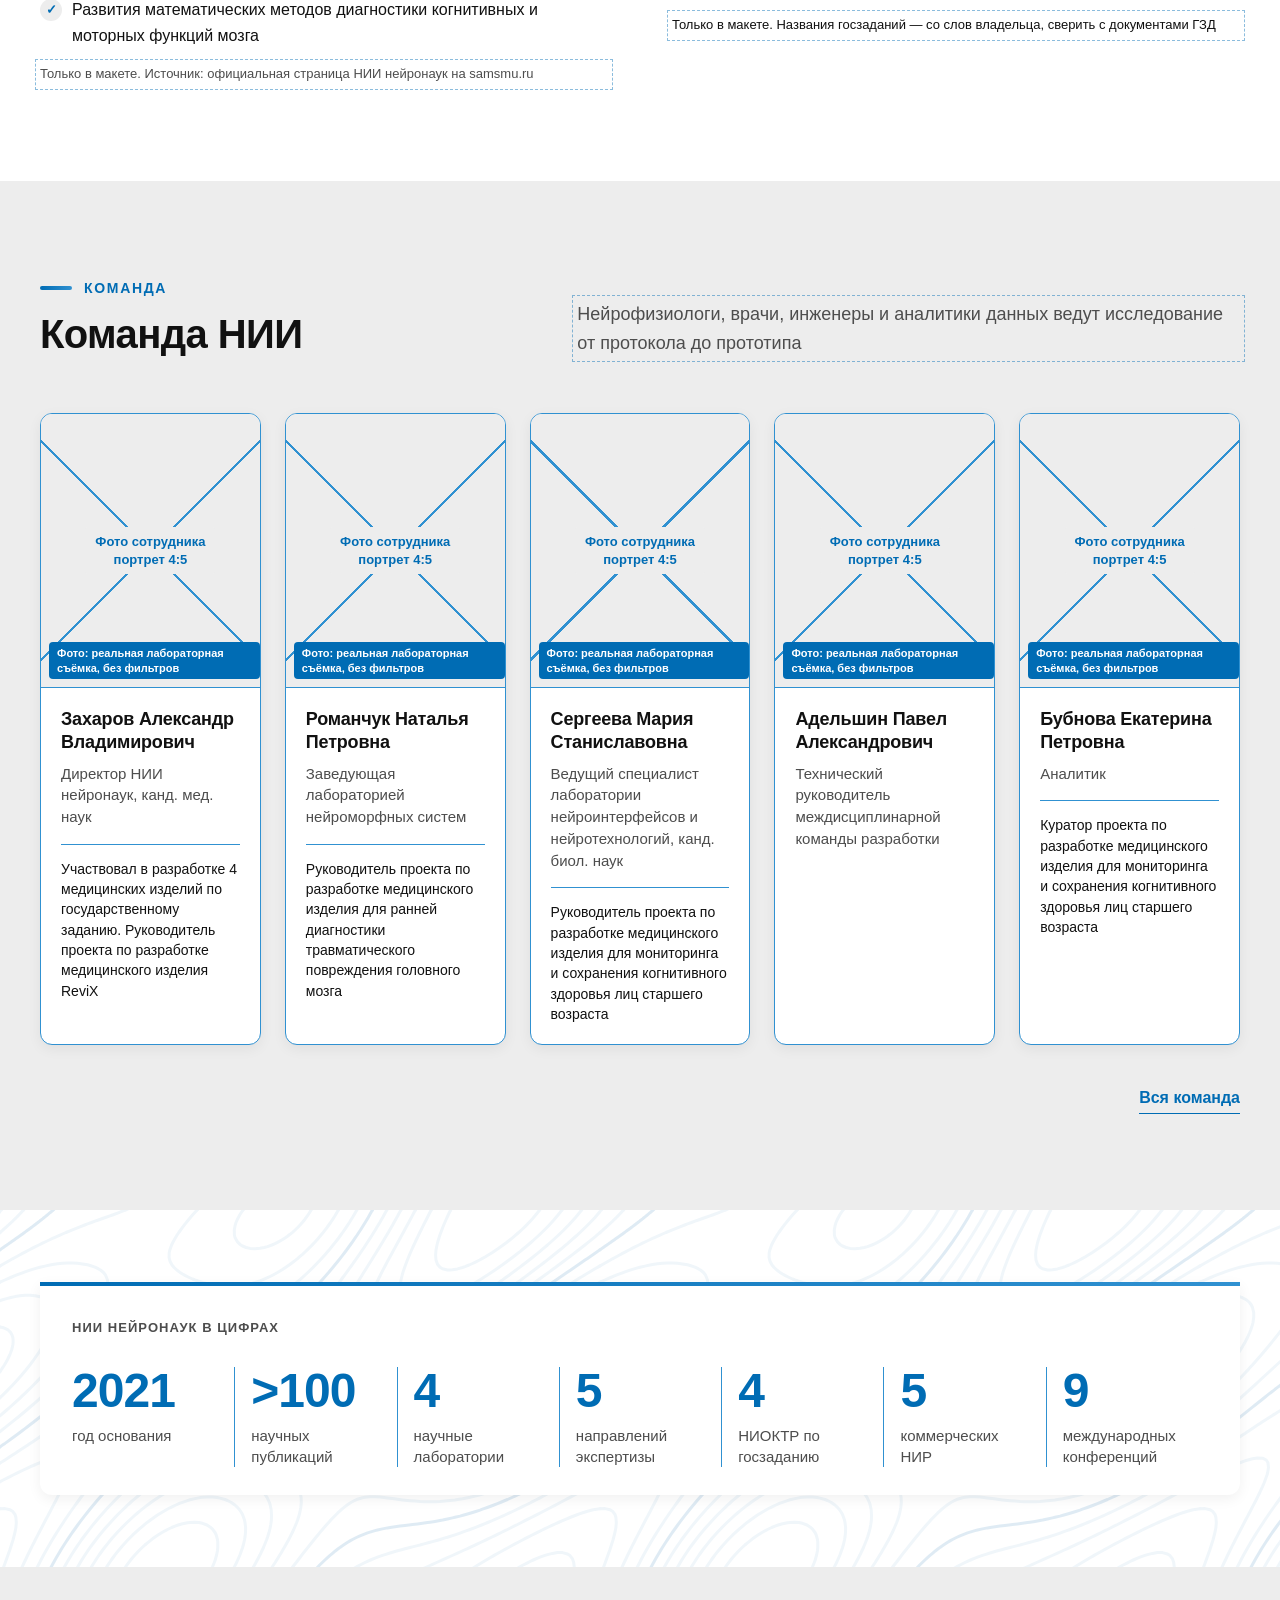
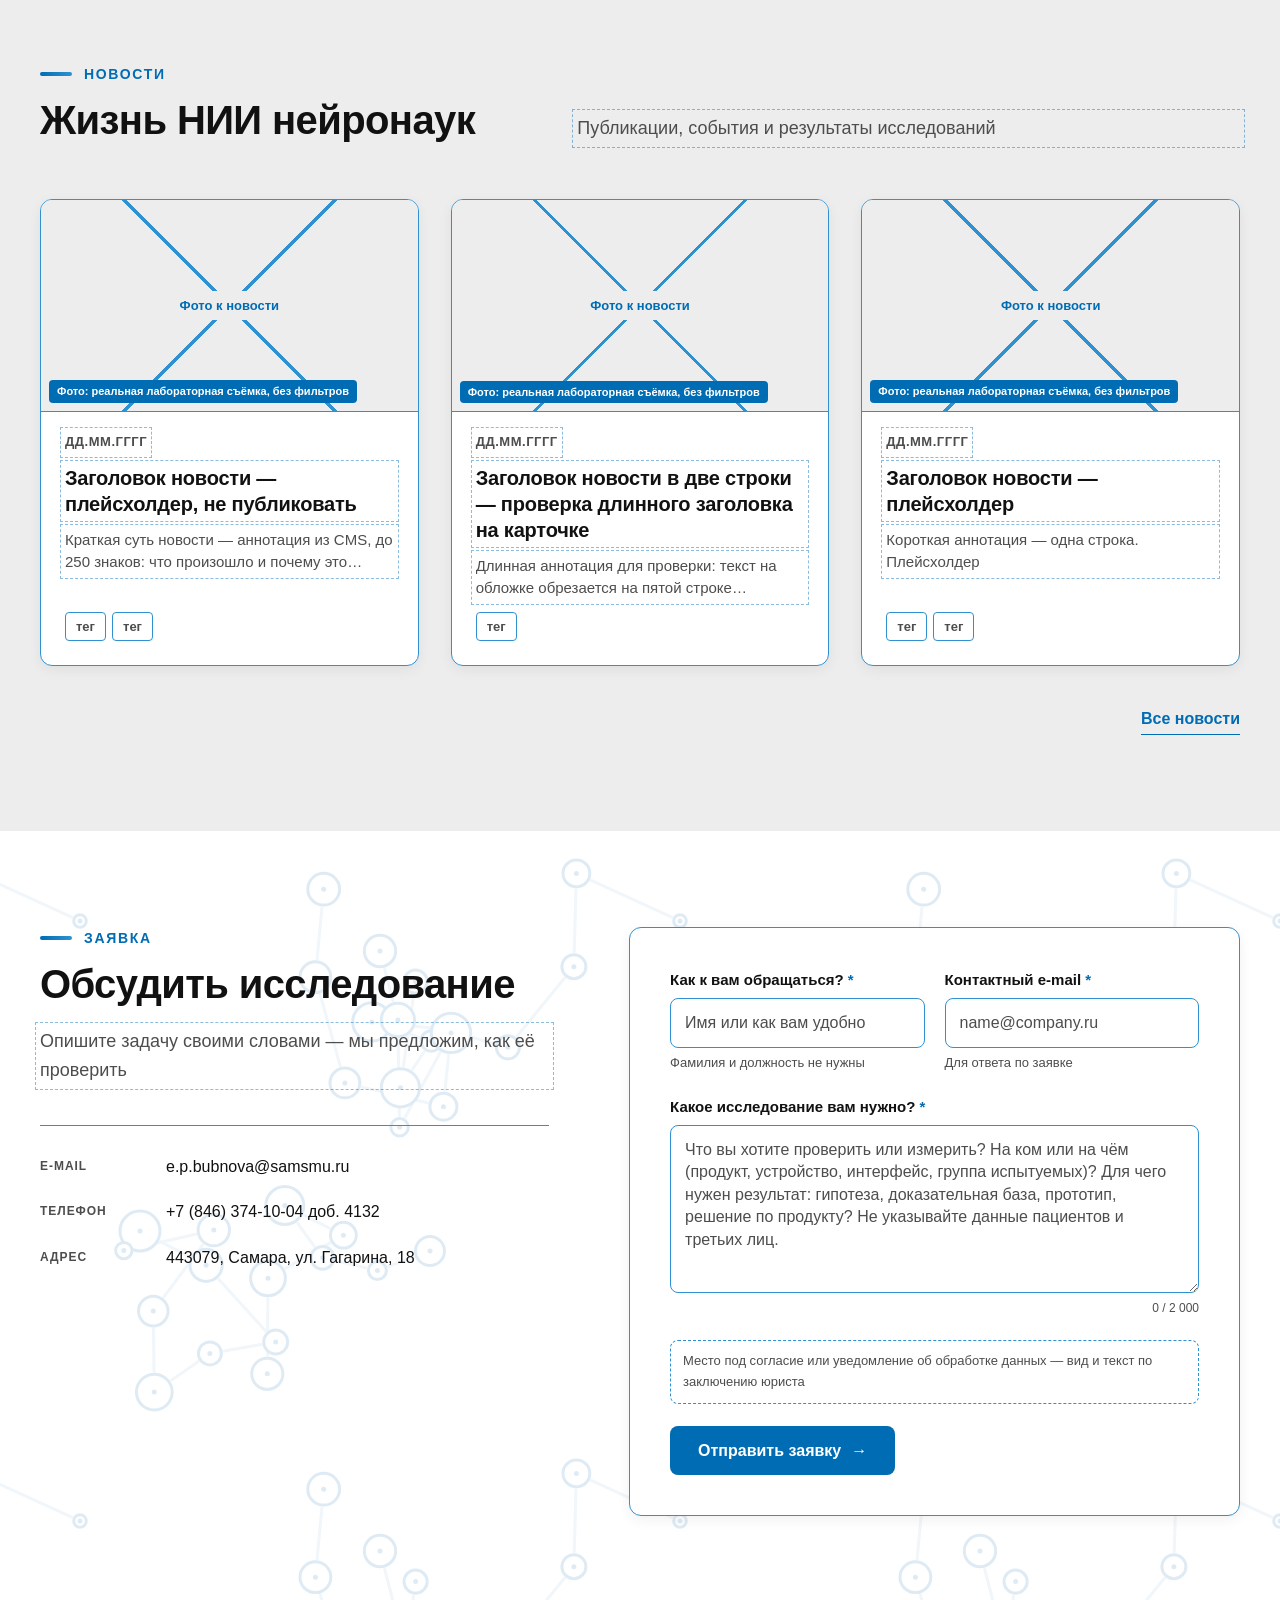
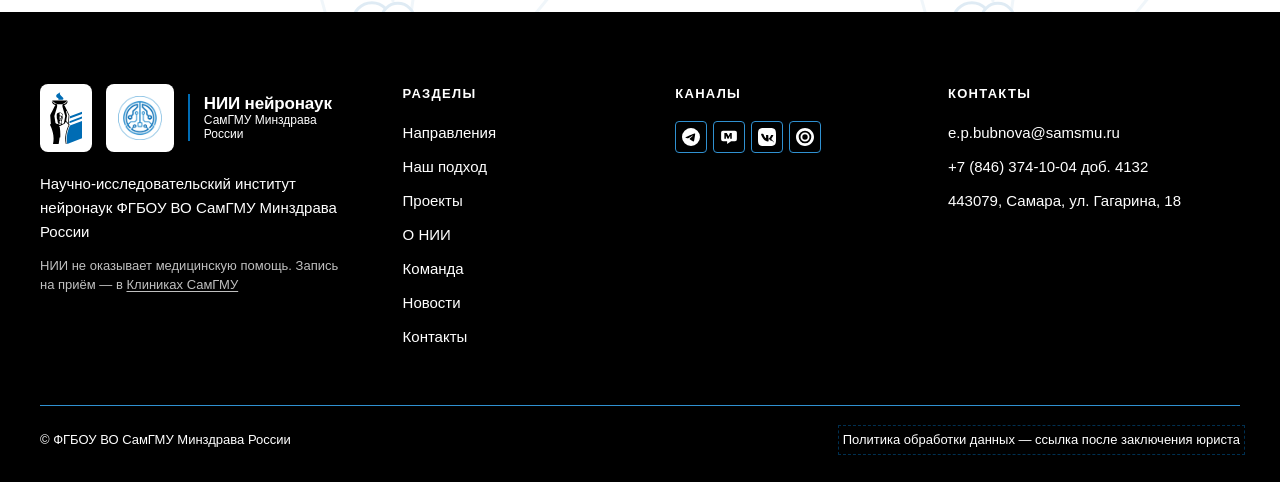
==== commit 354d862a: "Fill homepage hero full width with Schema pattern. Co-authored-by: Cursor <cursoragent@cursor.com>" ====
--- a/01_главная.html
+++ b/01_главная.html
@@ -8,14 +8,13 @@
 <title>Главная — макет сайта, вариант А</title>
 <link rel="stylesheet" href="b.css">
 <style>
-.hero { position: relative; border-bottom: 1px solid var(--line); overflow-x: clip; }
+.hero { position: relative; isolation: isolate; border-bottom: 1px solid var(--line); overflow-x: clip; }
+/* паттерн 07 «Схема» — на всю ширину блока первого экрана (плитка 600 px, repeat) */
+.hero::before { content: ""; position: absolute; inset: 0; z-index: 0; pointer-events: none;
+  background: url("patterns/07_shema_B.svg") 0 0/var(--pat-size) repeat; opacity: var(--pat-opacity-hero); }
 /* фото внутри .wrap: правый край совпадает с шапкой; текст шире, чтобы заголовок не ломался */
-/* padding-block — боковые 40 px от .wrap сохраняются */
-.hero-in { position: relative; display: grid; grid-template-columns: minmax(0, 1.35fr) minmax(0, 0.9fr); gap: 40px; align-items: stretch; min-height: 600px; padding-block: 40px; }
-.hero-panel { padding: 48px 24px 48px 0; display: flex; flex-direction: column; justify-content: center; position: relative; isolation: isolate; min-width: 0; }
-/* паттерн 03 «Взгляд» только под текстом — без left:-100vw (иначе страница раздувается и контент уезжает вправо) */
-.hero-panel::after { content: ""; position: absolute; z-index: -1; inset: 0; pointer-events: none;
-  background: url("patterns/03_vzglyad_B.svg") 0 0/var(--pat-size) repeat; opacity: var(--pat-opacity-hero); }
+.hero-in { position: relative; z-index: 1; display: grid; grid-template-columns: minmax(0, 1.35fr) minmax(0, 0.9fr); gap: 40px; align-items: stretch; min-height: 600px; padding-block: 40px; }
+.hero-panel { padding: 48px 24px 48px 0; display: flex; flex-direction: column; justify-content: center; position: relative; min-width: 0; }
 .hero-img { position: relative; min-width: 0; min-height: 0; }
 .hero-img .photo-ph { height: 100%; min-height: 480px; aspect-ratio: auto; font-size: 15px; border-radius: var(--photo-radius); }
 .hero-img .photo-ph::before { content: ""; position: absolute; inset: 0; background: var(--photo-hero-tint); pointer-events: none; border-radius: inherit; }
@@ -124,7 +123,7 @@
   .hero-in { display: flex; flex-direction: column; gap: 0; min-height: 0; padding-block: 0; }
   .hero-img { order: -1; }
   .hero-img .photo-ph::after { content: "Фото: реальная лабораторная съёмка, без фильтров"; }
-  .hero-panel::after { -webkit-mask-image: linear-gradient(to bottom, transparent calc(100% - 44px), #000 calc(100% - 24px)); mask-image: linear-gradient(to bottom, transparent calc(100% - 44px), #000 calc(100% - 24px)); }
+  .hero::before { -webkit-mask-image: linear-gradient(to bottom, #000 calc(100% - 120px), transparent); mask-image: linear-gradient(to bottom, #000 calc(100% - 120px), transparent); }
   .hero-img .photo-ph { aspect-ratio: 4/3; height: auto; min-height: 0; font-size: 13px; }
   .hero-panel { width: 100%; padding: 32px 0 48px; }
   .hero .eyebrow { margin-bottom: 18px; }
